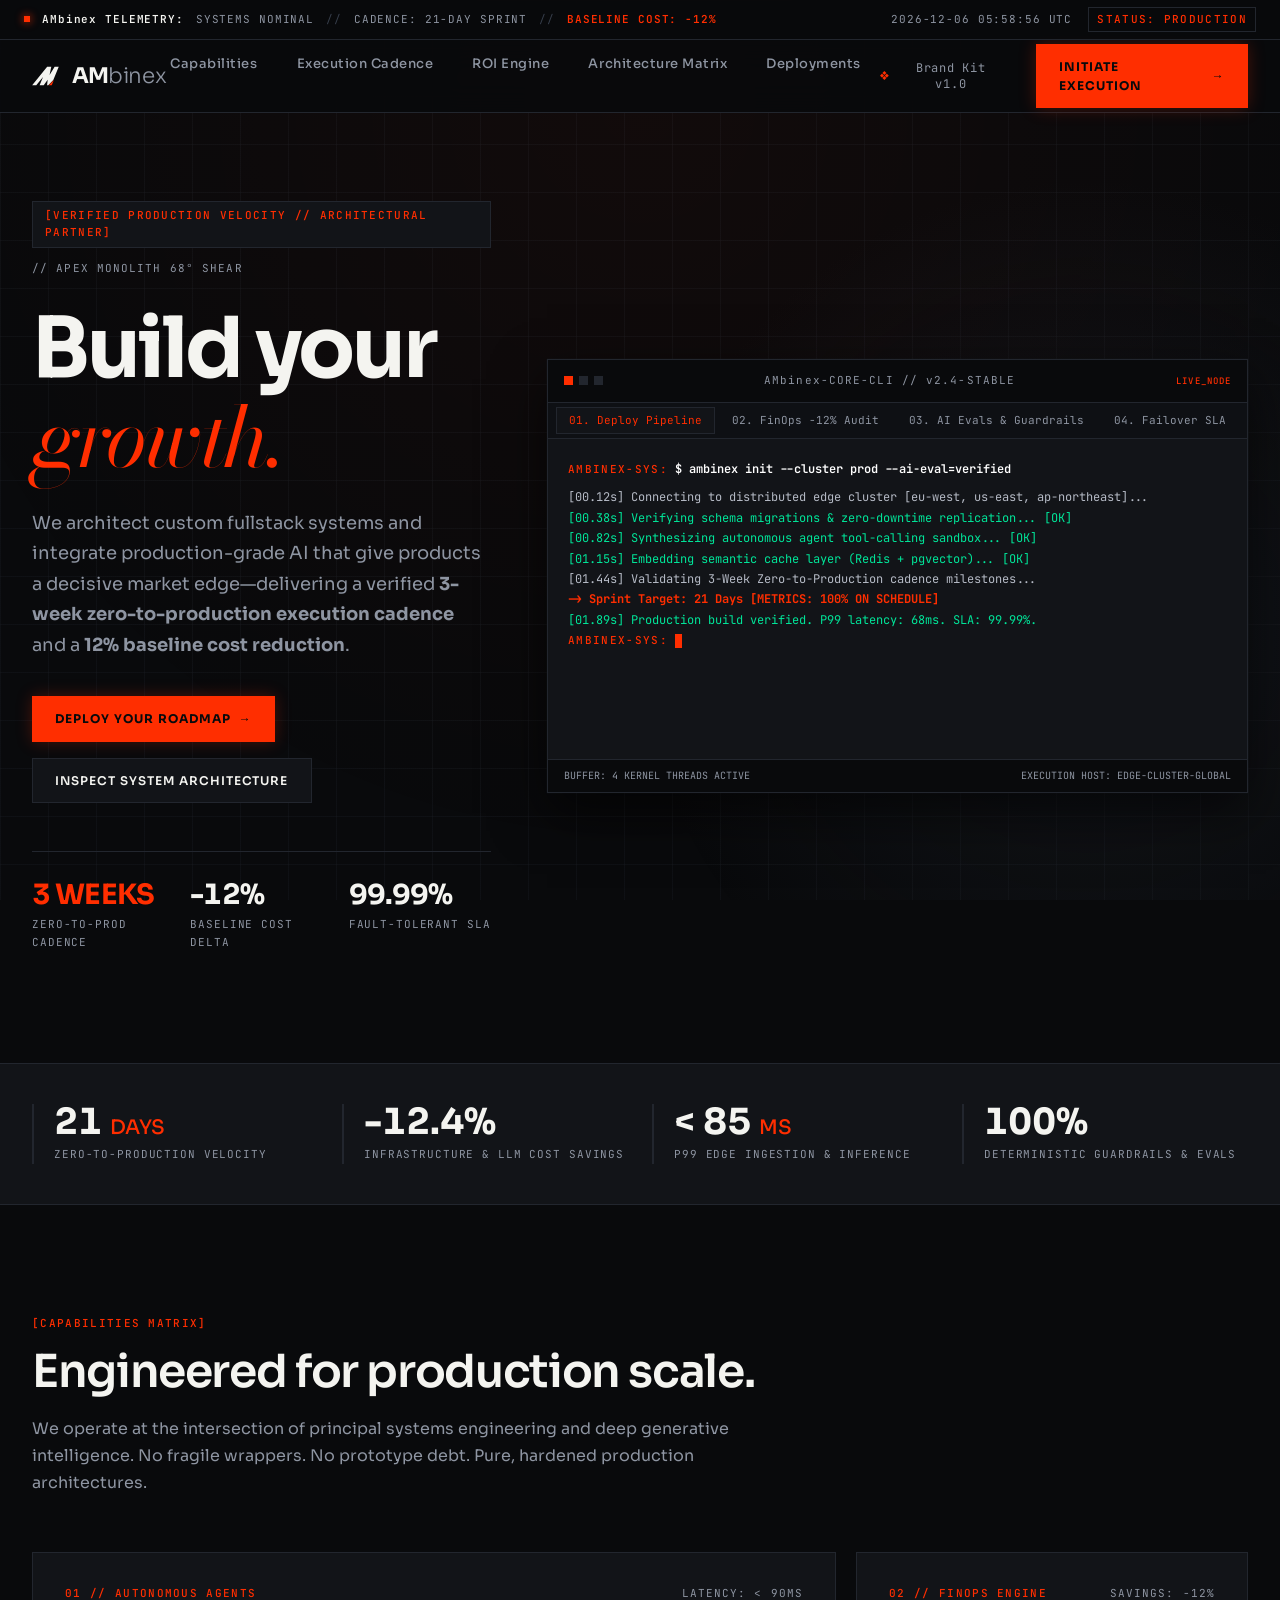
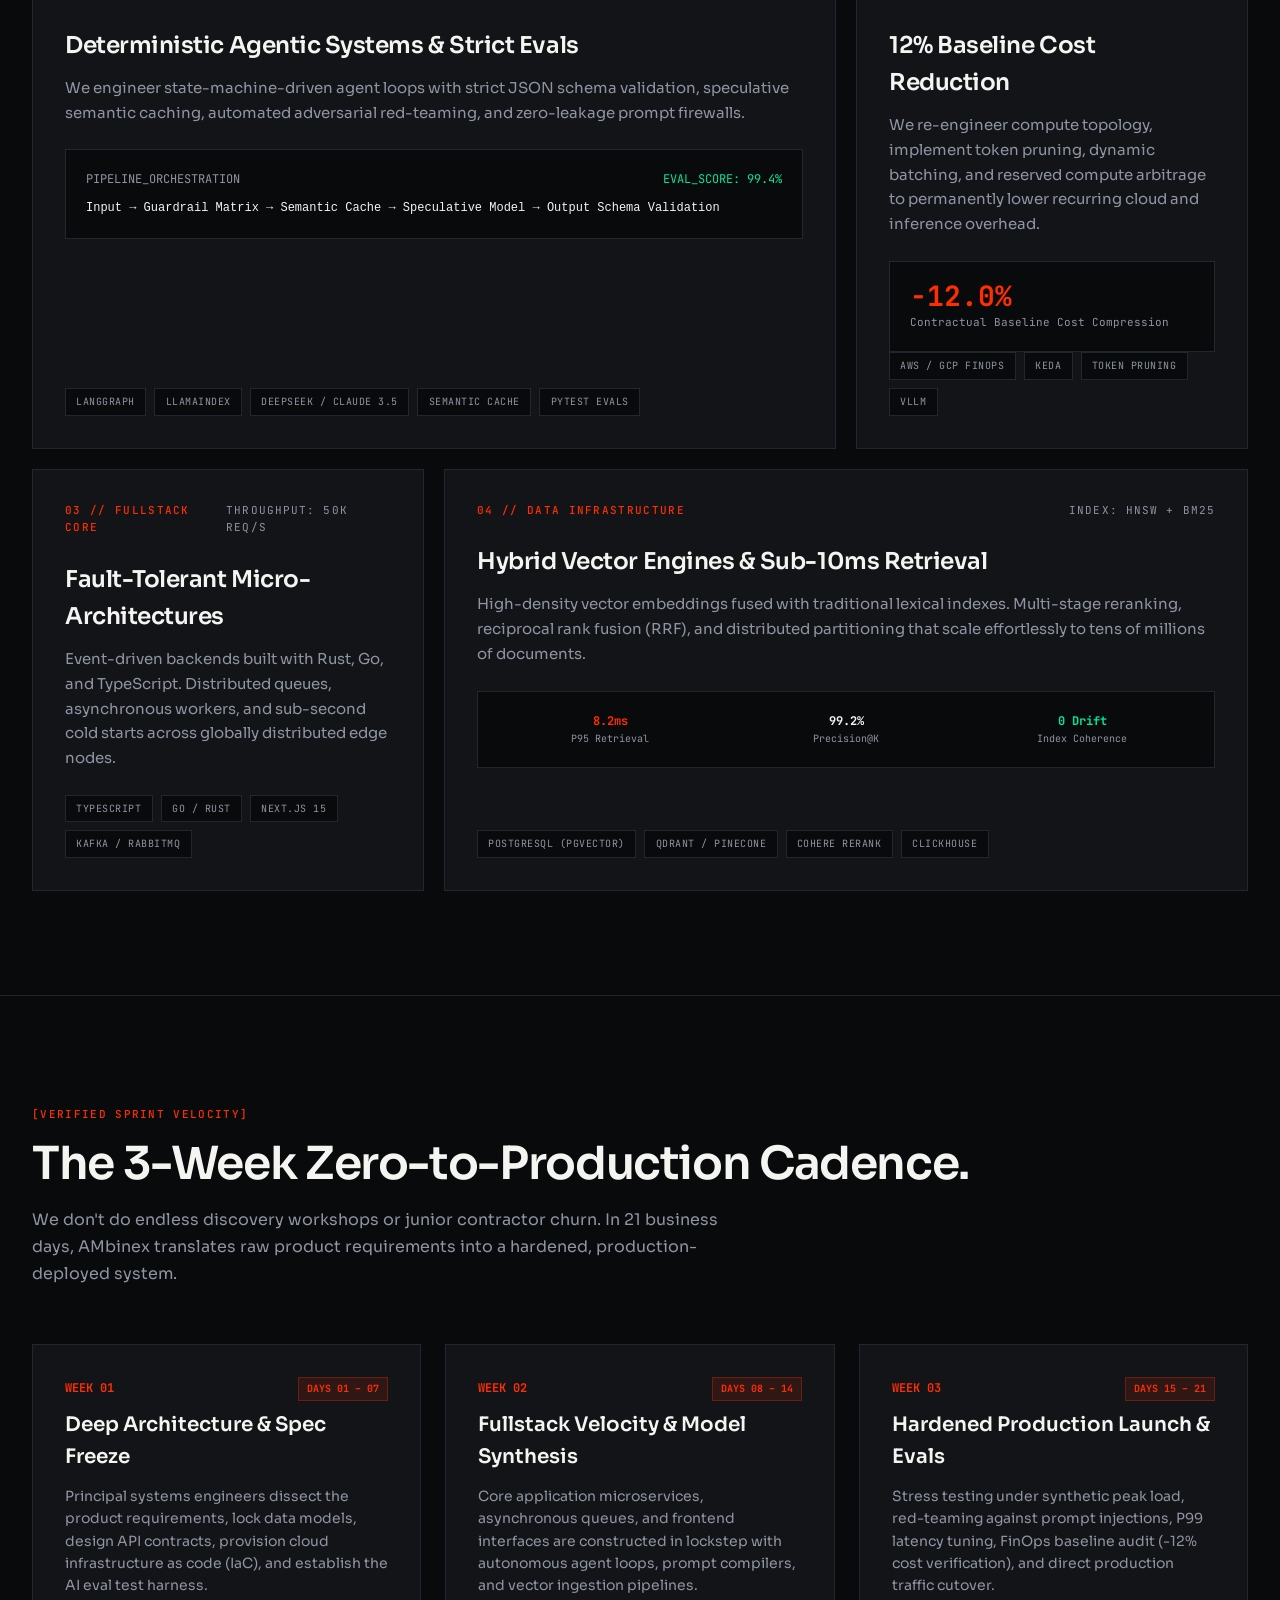
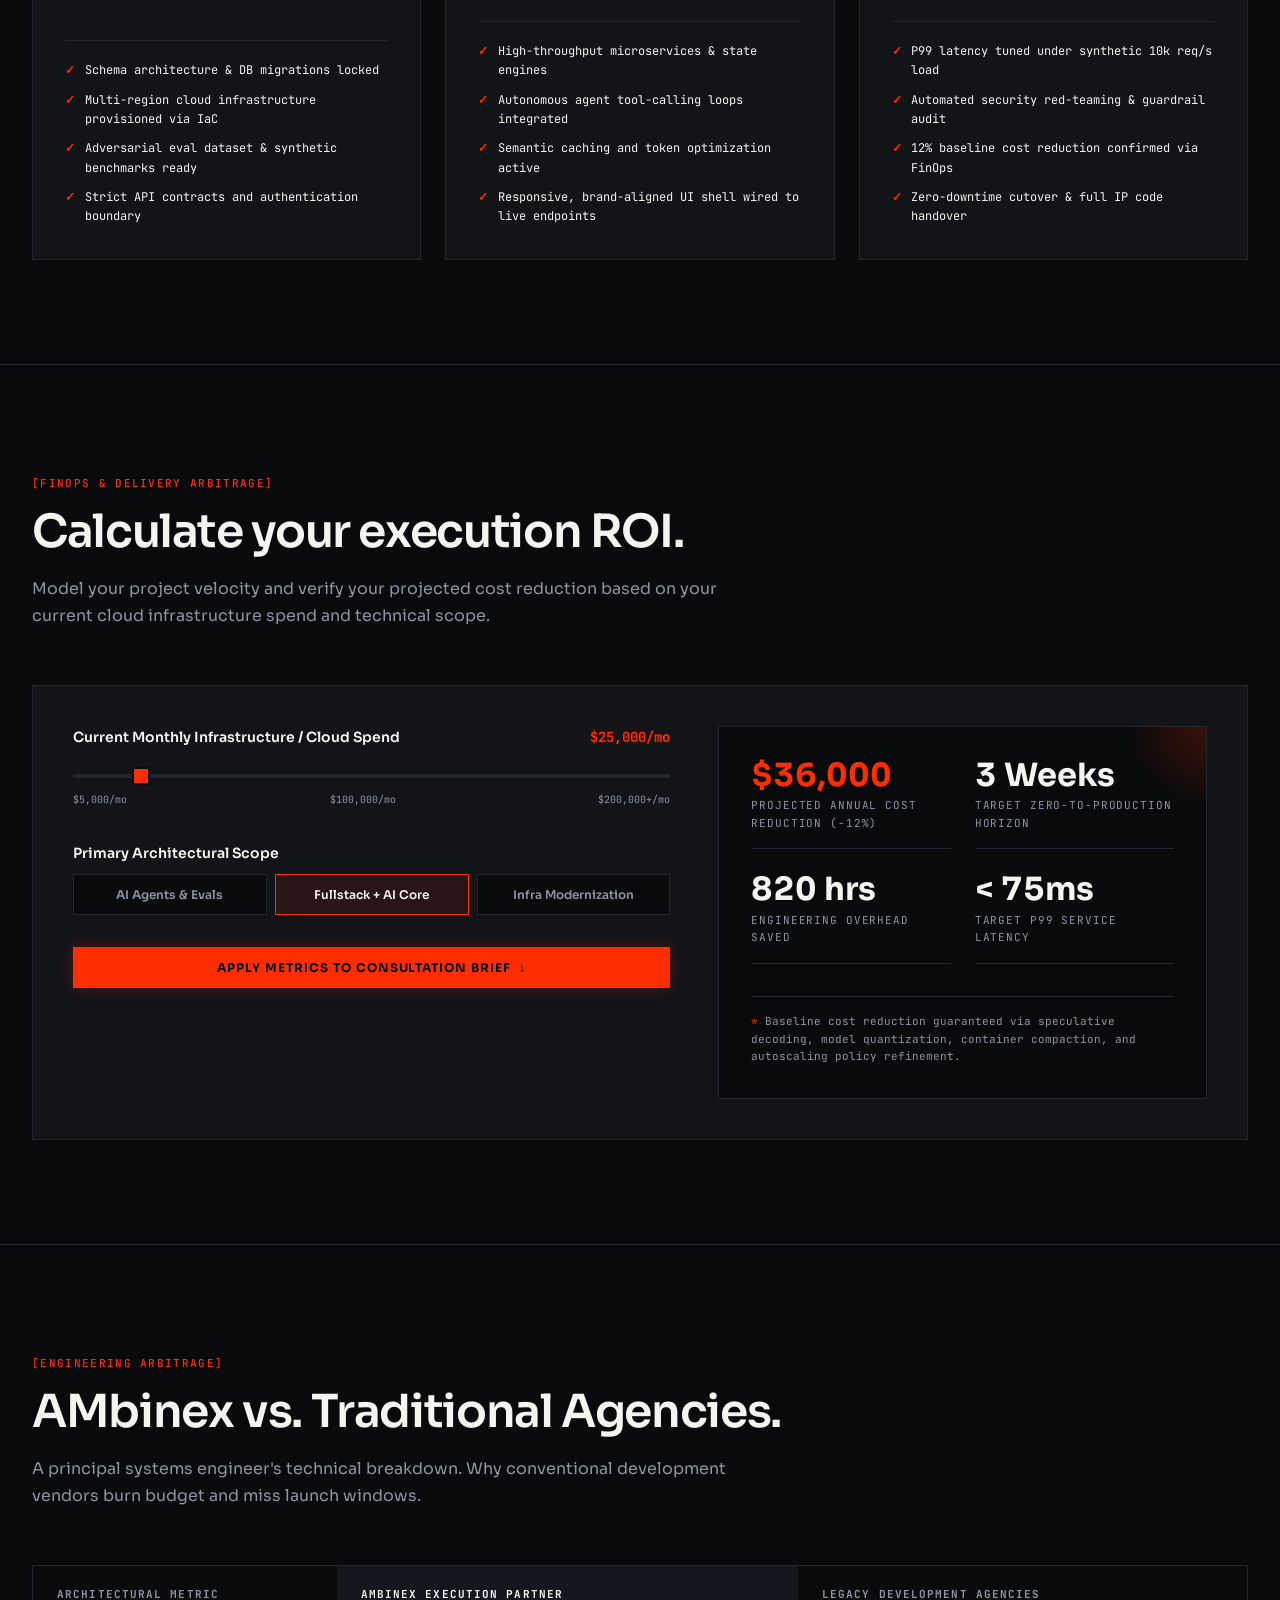
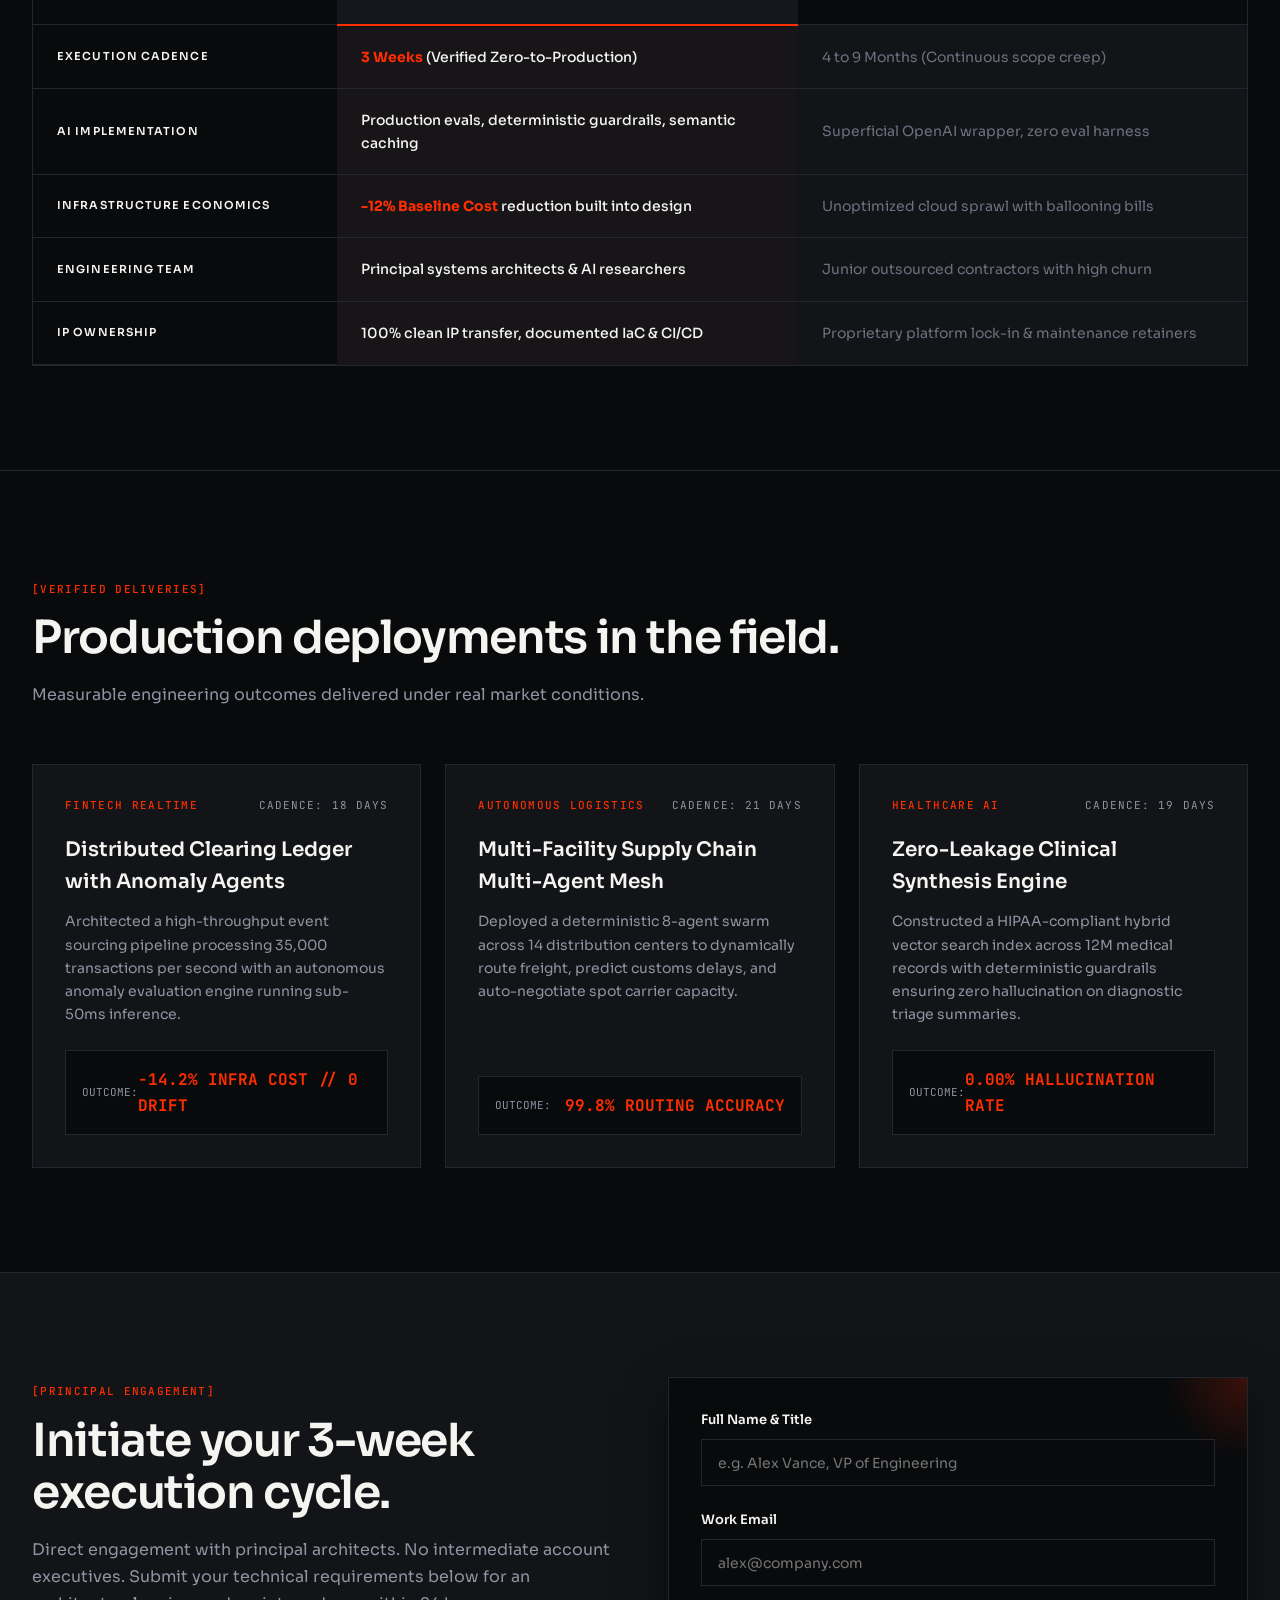
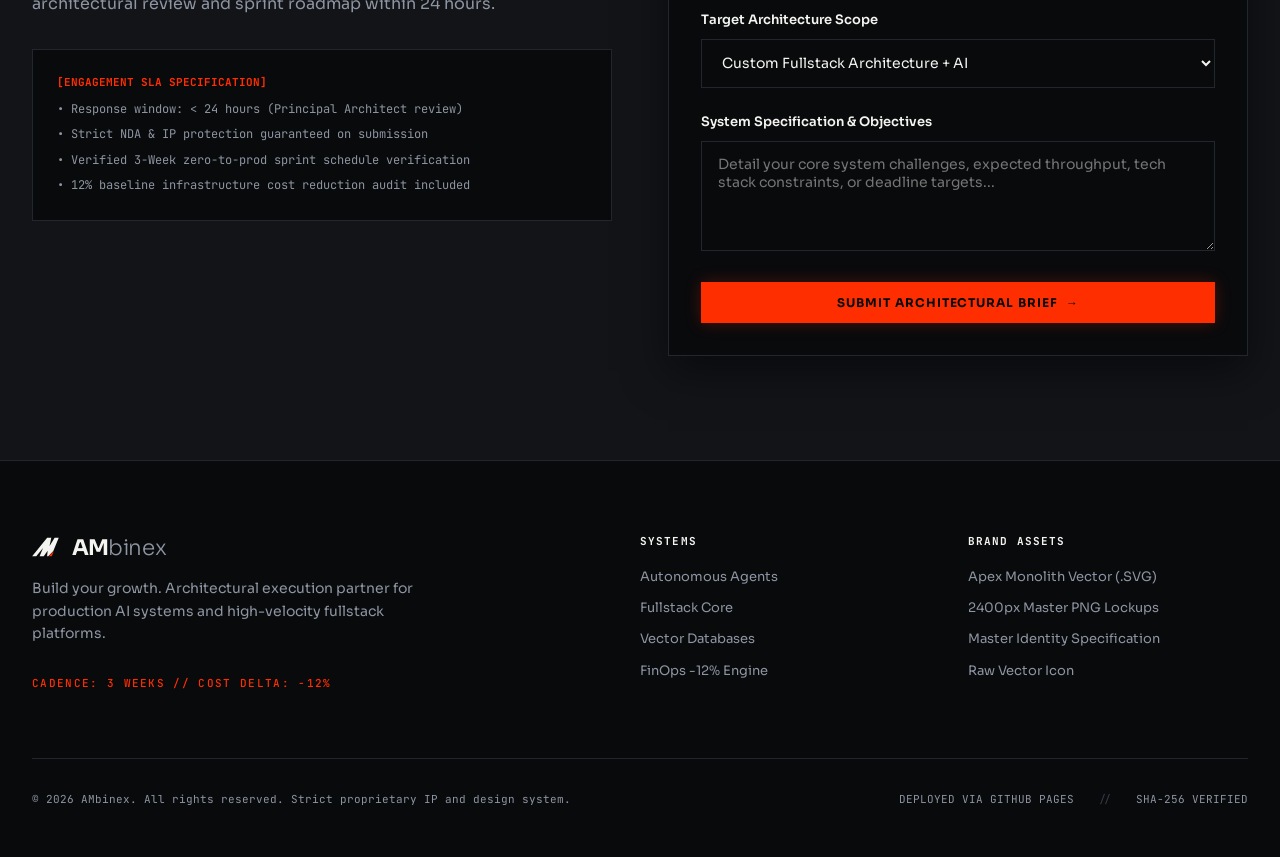
==== index.html @ d29d7730 "feat: AMbinex production landing page and deployment system" ====
<!DOCTYPE html>
<html lang="en">
<head>
  <meta charset="UTF-8">
  <meta name="viewport" content="width=device-width, initial-scale=1.0">
  
  <!-- Primary Meta Tags -->
  <title>AMbinex — AI &amp; Fullstack Engineering Execution Partner | Build your growth.</title>
  <meta name="title" content="AMbinex — AI &amp; Fullstack Engineering Execution Partner | Build your growth.">
  <meta name="description" content="We architect custom fullstack systems and integrate production-grade AI that give products a decisive market edge—delivering a verified 3-week zero-to-production execution cadence and a 12% baseline cost reduction.">
  <meta name="keywords" content="AMbinex, AI engineering, fullstack architecture, production AI, LLM evaluation, autonomous agents, high-velocity engineering, FinOps">
  <meta name="author" content="AMbinex">
  <meta name="theme-color" content="#090A0C">

  <!-- Open Graph / Facebook -->
  <meta property="og:type" content="website">
  <meta property="og:url" content="https://ambinex.github.io/">
  <meta property="og:title" content="AMbinex — AI &amp; Fullstack Engineering Execution Partner">
  <meta property="og:description" content="Build your growth. Verified 3-week zero-to-production execution cadence and 12% baseline cost reduction.">
  <meta property="og:image" content="assets/ambinex-logo.png">

  <!-- Twitter -->
  <meta property="twitter:card" content="summary_large_image">
  <meta property="twitter:url" content="https://ambinex.github.io/">
  <meta property="twitter:title" content="AMbinex — AI &amp; Fullstack Engineering Execution Partner">
  <meta property="twitter:description" content="Build your growth. Verified 3-week zero-to-production execution cadence and 12% baseline cost reduction.">
  <meta property="twitter:image" content="assets/ambinex-logo.png">

  <!-- Favicon -->
  <link rel="icon" type="image/svg+xml" href="assets/favicon.svg">
  <link rel="alternate icon" type="image/png" href="assets/ambinex-logo.png">

  <!-- Architectural Stylesheet -->
  <link rel="stylesheet" href="styles.css">
</head>
<body>

  <!-- Hairline Grid Background Underlay -->
  <div class="hairline-grid-bg" aria-hidden="true"></div>

  <!-- Live Telemetry Top Bar -->
  <aside class="telemetry-ticker-bar" aria-label="System Telemetry">
    <div style="display: flex; align-items: center; gap: 0.75rem;">
      <span class="telemetry-live-dot" aria-hidden="true"></span>
      <span style="color: var(--amb-text-primary); font-weight: 600;">AMbinex TELEMETRY:</span>
      <span>SYSTEMS NOMINAL</span>
      <span style="color: var(--amb-border-focus);">//</span>
      <span>CADENCE: 21-DAY SPRINT</span>
      <span style="color: var(--amb-border-focus);">//</span>
      <span style="color: var(--amb-accent-ignition); font-weight: 600;">BASELINE COST: -12%</span>
    </div>
    <div style="display: flex; align-items: center; gap: 1rem;">
      <span id="telemetry-clock">2026-10-25 00:00:00 UTC</span>
      <span class="amb-telemetry-tag" style="border: 1px solid var(--amb-border-subtle); padding: 0.15rem 0.5rem;">STATUS: PRODUCTION</span>
    </div>
  </aside>

  <!-- Main Navigation Header -->
  <header class="header-nav">
    <div class="container">
      <div class="nav-inner">
        <!-- Brand Mark & Wordmark -->
        <a href="#" class="brand-link" aria-label="AMbinex Home">
          <svg class="brand-mark-svg" viewBox="0 0 24 24" fill="none" aria-hidden="true">
            <g transform="translate(6.6, 4) scale(0.16) skewX(-22)">
              <path d="M 0 100 L 40 0 L 62 0 L 71 45 L 80 0 L 102 0 L 102 72 L 86 100 L 80 100 L 71 70 L 62 100 L 40 100 L 40 55 L 22 100 Z" fill="#F4F4F0" />
              <path d="M 105 72 L 89 100 L 105 100 Z" fill="#FF2E00" />
            </g>
          </svg>
          <span class="brand-title">
            <span class="amb-wordmark-am">AM</span><span class="amb-wordmark-binex">binex</span>
          </span>
        </a>

        <!-- Desktop Navigation Links -->
        <nav aria-label="Main Navigation">
          <ul class="nav-links">
            <li class="nav-link-item"><a href="#capabilities">Capabilities</a></li>
            <li class="nav-link-item"><a href="#cadence">Execution Cadence</a></li>
            <li class="nav-link-item"><a href="#roi-engine">ROI Engine</a></li>
            <li class="nav-link-item"><a href="#comparison">Architecture Matrix</a></li>
            <li class="nav-link-item"><a href="#case-studies">Deployments</a></li>
          </ul>
        </nav>

        <!-- Actions -->
        <div class="nav-actions">
          <button type="button" class="btn-ghost trigger-brand-modal" id="nav-brand-kit-btn">
            <span style="color: var(--amb-accent-ignition);">❖</span> Brand Kit v1.0
          </button>
          <a href="#initiate" class="btn-ignition" id="nav-cta-btn">
            Initiate Execution <span aria-hidden="true">→</span>
          </a>
          <button type="button" class="btn-mobile-toggle" id="mobile-nav-toggle" aria-label="Toggle Navigation Menu">
            <span></span>
            <span></span>
            <span></span>
          </button>
        </div>
      </div>
    </div>
  </header>

  <!-- Mobile Drawer Menu -->
  <div class="mobile-nav-drawer" id="mobile-nav-drawer" aria-hidden="true">
    <ul class="mobile-nav-links">
      <li><a href="#capabilities" class="mobile-nav-item">Capabilities</a></li>
      <li><a href="#cadence" class="mobile-nav-item">Execution Cadence</a></li>
      <li><a href="#roi-engine" class="mobile-nav-item">ROI Engine</a></li>
      <li><a href="#comparison" class="mobile-nav-item">Architecture Matrix</a></li>
      <li><a href="#case-studies" class="mobile-nav-item">Deployments</a></li>
      <li><a href="#" class="mobile-nav-item trigger-brand-modal">Brand Kit v1.0</a></li>
    </ul>
    <div style="margin-top: auto;">
      <a href="#initiate" class="btn-ignition" style="width: 100%; text-align: center;">Initiate Execution →</a>
    </div>
  </div>

  <main id="main-content">

    <!-- 1. HERO SECTION -->
    <section class="hero-section crosshair-corner" id="hero">
      <div class="container">
        <div class="hero-grid">
          <!-- Left Column: Architectural Proposition -->
          <div>
            <div class="hero-badge-wrap">
              <span class="amb-telemetry-tag" style="border: 1px solid var(--amb-border-subtle); background: var(--amb-bg-elevated); padding: 0.3rem 0.75rem;">
                [VERIFIED PRODUCTION VELOCITY // ARCHITECTURAL PARTNER]
              </span>
              <span class="amb-tag-muted">// APEX MONOLITH 68° SHEAR</span>
            </div>

            <h1 class="hero-h1">
              Build your <span class="amb-editorial-accent">growth.</span>
            </h1>

            <p class="hero-subtext">
              We architect custom fullstack systems and integrate production-grade AI that give products a decisive market edge—delivering a verified <strong>3-week zero-to-production execution cadence</strong> and a <strong>12% baseline cost reduction</strong>.
            </p>

            <div class="hero-cta-group">
              <a href="#initiate" class="btn-ignition" id="hero-deploy-btn">
                Deploy Your Roadmap <span aria-hidden="true">→</span>
              </a>
              <a href="#capabilities" class="btn-secondary" id="hero-inspect-btn">
                Inspect System Architecture
              </a>
            </div>

            <!-- Verified Metrics Strip -->
            <div class="hero-metrics-strip">
              <div class="metric-item">
                <span class="metric-val highlight-ignition">3 WEEKS</span>
                <span class="metric-sub">Zero-to-Prod Cadence</span>
              </div>
              <div class="metric-item">
                <span class="metric-val">-12%</span>
                <span class="metric-sub">Baseline Cost Delta</span>
              </div>
              <div class="metric-item">
                <span class="metric-val">99.99%</span>
                <span class="metric-sub">Fault-Tolerant SLA</span>
              </div>
            </div>
          </div>

          <!-- Right Column: Interactive CLI Terminal & Architecture Simulator -->
          <div>
            <div class="cli-terminal-window">
              <div class="cli-titlebar">
                <div class="cli-window-controls">
                  <span class="cli-ctrl-dot dot-active"></span>
                  <span class="cli-ctrl-dot"></span>
                  <span class="cli-ctrl-dot"></span>
                </div>
                <div class="cli-session-title">AMbinex-CORE-CLI // v2.4-STABLE</div>
                <div class="amb-telemetry-tag" style="font-size: 0.5625rem;">LIVE_NODE</div>
              </div>

              <!-- Terminal Preset Scripts -->
              <div class="cli-presets-bar" role="tablist" aria-label="Terminal Simulation Scenarios">
                <button type="button" class="cli-preset-btn is-active" data-script="deploy" role="tab">01. Deploy Pipeline</button>
                <button type="button" class="cli-preset-btn" data-script="finops" role="tab">02. FinOps -12% Audit</button>
                <button type="button" class="cli-preset-btn" data-script="evals" role="tab">03. AI Evals &amp; Guardrails</button>
                <button type="button" class="cli-preset-btn" data-script="sla" role="tab">04. Failover SLA</button>
              </div>

              <!-- Interactive Terminal Screen -->
              <div class="cli-screen-body" id="cli-screen" aria-live="polite">
                <!-- Injected via app.js -->
              </div>

              <div class="cli-footer-bar">
                <span>BUFFER: 4 KERNEL THREADS ACTIVE</span>
                <span>EXECUTION HOST: EDGE-CLUSTER-GLOBAL</span>
              </div>
            </div>
          </div>
        </div>
      </div>
    </section>

    <!-- 2. PROOF OF VELOCITY TELEMETRY STRIP -->
    <section class="telemetry-strip-section" aria-label="System Performance Indicators">
      <div class="container">
        <div class="telemetry-strip-grid">
          <div class="telemetry-cell">
            <div class="telemetry-cell-num">21 <span style="font-size: 1.25rem; color: var(--amb-accent-ignition); font-weight: 500;">DAYS</span></div>
            <div class="telemetry-cell-label">Zero-to-Production Velocity</div>
          </div>
          <div class="telemetry-cell">
            <div class="telemetry-cell-num">-12.4%</div>
            <div class="telemetry-cell-label">Infrastructure &amp; LLM Cost Savings</div>
          </div>
          <div class="telemetry-cell">
            <div class="telemetry-cell-num">&lt; 85 <span style="font-size: 1.25rem; color: var(--amb-accent-ignition); font-weight: 500;">MS</span></div>
            <div class="telemetry-cell-label">P99 Edge Ingestion &amp; Inference</div>
          </div>
          <div class="telemetry-cell">
            <div class="telemetry-cell-num">100%</div>
            <div class="telemetry-cell-label">Deterministic Guardrails &amp; Evals</div>
          </div>
        </div>
      </div>
    </section>

    <!-- 3. CORE CAPABILITIES (ARCHITECTURAL BENTO GRID) -->
    <section class="section-wrapper crosshair-corner" id="capabilities">
      <div class="container">
        <div class="section-header">
          <div class="amb-telemetry-tag">[CAPABILITIES MATRIX]</div>
          <h2 class="section-title">Engineered for production scale.</h2>
          <p class="section-desc">
            We operate at the intersection of principal systems engineering and deep generative intelligence. No fragile wrappers. No prototype debt. Pure, hardened production architectures.
          </p>
        </div>

        <div class="bento-grid">
          <!-- Bento 1: Autonomous AI & Deterministic Evals (Col 8) -->
          <div class="bento-cell col-span-8">
            <div>
              <div class="bento-tag-row">
                <span class="amb-telemetry-tag">01 // AUTONOMOUS AGENTS</span>
                <span class="amb-tag-muted">LATENCY: &lt; 90MS</span>
              </div>
              <h3 class="bento-cell-title">Deterministic Agentic Systems &amp; Strict Evals</h3>
              <p class="bento-cell-desc">
                We engineer state-machine-driven agent loops with strict JSON schema validation, speculative semantic caching, automated adversarial red-teaming, and zero-leakage prompt firewalls.
              </p>
              
              <div class="bento-interactive-box">
                <div style="display: flex; justify-content: space-between; margin-bottom: 0.5rem; color: var(--amb-text-muted);">
                  <span>PIPELINE_ORCHESTRATION</span>
                  <span class="cli-status-ok">EVAL_SCORE: 99.4%</span>
                </div>
                <div style="color: var(--amb-text-primary);">
                  <code>Input &rarr; Guardrail Matrix &rarr; Semantic Cache &rarr; Speculative Model &rarr; Output Schema Validation</code>
                </div>
              </div>
            </div>

            <div class="bento-tech-tags">
              <span class="tech-pill">LangGraph</span>
              <span class="tech-pill">LlamaIndex</span>
              <span class="tech-pill">DeepSeek / Claude 3.5</span>
              <span class="tech-pill">Semantic Cache</span>
              <span class="tech-pill">PyTest Evals</span>
            </div>
          </div>

          <!-- Bento 2: FinOps & Cost Reduction (Col 4) -->
          <div class="bento-cell col-span-4">
            <div>
              <div class="bento-tag-row">
                <span class="amb-telemetry-tag">02 // FINOPS ENGINE</span>
                <span class="amb-tag-muted">SAVINGS: -12%</span>
              </div>
              <h3 class="bento-cell-title">12% Baseline Cost Reduction</h3>
              <p class="bento-cell-desc">
                We re-engineer compute topology, implement token pruning, dynamic batching, and reserved compute arbitrage to permanently lower recurring cloud and inference overhead.
              </p>

              <div class="bento-interactive-box">
                <div style="font-size: 1.75rem; font-weight: 700; color: var(--amb-accent-ignition); line-height: 1;">
                  -12.0%
                </div>
                <div style="font-size: 0.6875rem; color: var(--amb-text-muted); margin-top: 0.25rem;">
                  Contractual Baseline Cost Compression
                </div>
              </div>
            </div>

            <div class="bento-tech-tags">
              <span class="tech-pill">AWS / GCP FinOps</span>
              <span class="tech-pill">KEDA</span>
              <span class="tech-pill">Token Pruning</span>
              <span class="tech-pill">vLLM</span>
            </div>
          </div>

          <!-- Bento 3: High-Throughput Fullstack Core (Col 4) -->
          <div class="bento-cell col-span-4">
            <div>
              <div class="bento-tag-row">
                <span class="amb-telemetry-tag">03 // FULLSTACK CORE</span>
                <span class="amb-tag-muted">THROUGHPUT: 50K REQ/S</span>
              </div>
              <h3 class="bento-cell-title">Fault-Tolerant Micro-Architectures</h3>
              <p class="bento-cell-desc">
                Event-driven backends built with Rust, Go, and TypeScript. Distributed queues, asynchronous workers, and sub-second cold starts across globally distributed edge nodes.
              </p>
            </div>

            <div class="bento-tech-tags">
              <span class="tech-pill">TypeScript</span>
              <span class="tech-pill">Go / Rust</span>
              <span class="tech-pill">Next.js 15</span>
              <span class="tech-pill">Kafka / RabbitMQ</span>
            </div>
          </div>

          <!-- Bento 4: Vector & Data Infrastructure (Col 8) -->
          <div class="bento-cell col-span-8">
            <div>
              <div class="bento-tag-row">
                <span class="amb-telemetry-tag">04 // DATA INFRASTRUCTURE</span>
                <span class="amb-tag-muted">INDEX: HNSW + BM25</span>
              </div>
              <h3 class="bento-cell-title">Hybrid Vector Engines &amp; Sub-10ms Retrieval</h3>
              <p class="bento-cell-desc">
                High-density vector embeddings fused with traditional lexical indexes. Multi-stage reranking, reciprocal rank fusion (RRF), and distributed partitioning that scale effortlessly to tens of millions of documents.
              </p>

              <div class="bento-interactive-box">
                <div style="display: grid; grid-template-columns: repeat(3, 1fr); gap: 0.75rem; text-align: center;">
                  <div>
                    <div style="color: var(--amb-accent-ignition); font-weight: 700;">8.2ms</div>
                    <div style="font-size: 0.625rem; color: var(--amb-text-muted);">P95 Retrieval</div>
                  </div>
                  <div>
                    <div style="color: var(--amb-text-primary); font-weight: 700;">99.2%</div>
                    <div style="font-size: 0.625rem; color: var(--amb-text-muted);">Precision@K</div>
                  </div>
                  <div>
                    <div style="color: #00E599; font-weight: 700;">0 Drift</div>
                    <div style="font-size: 0.625rem; color: var(--amb-text-muted);">Index Coherence</div>
                  </div>
                </div>
              </div>
            </div>

            <div class="bento-tech-tags">
              <span class="tech-pill">PostgreSQL (pgvector)</span>
              <span class="tech-pill">Qdrant / Pinecone</span>
              <span class="tech-pill">Cohere Rerank</span>
              <span class="tech-pill">ClickHouse</span>
            </div>
          </div>
        </div>
      </div>
    </section>

    <!-- 4. 3-WEEK ZERO-TO-PRODUCTION EXECUTION CADENCE -->
    <section class="section-wrapper crosshair-corner" id="cadence">
      <div class="container">
        <div class="section-header">
          <div class="amb-telemetry-tag">[VERIFIED SPRINT VELOCITY]</div>
          <h2 class="section-title">The 3-Week Zero-to-Production Cadence.</h2>
          <p class="section-desc">
            We don't do endless discovery workshops or junior contractor churn. In 21 business days, AMbinex translates raw product requirements into a hardened, production-deployed system.
          </p>
        </div>

        <div class="cadence-timeline">
          <!-- Week 01 -->
          <div class="cadence-card">
            <div class="cadence-week-indicator">
              <span>WEEK 01</span>
              <span class="cadence-step-badge">DAYS 01 &ndash; 07</span>
            </div>
            <h3 class="cadence-title">Deep Architecture &amp; Spec Freeze</h3>
            <p class="cadence-desc">
              Principal systems engineers dissect the product requirements, lock data models, design API contracts, provision cloud infrastructure as code (IaC), and establish the AI eval test harness.
            </p>
            <ul class="cadence-checklist">
              <li class="cadence-check-item">Schema architecture &amp; DB migrations locked</li>
              <li class="cadence-check-item">Multi-region cloud infrastructure provisioned via IaC</li>
              <li class="cadence-check-item">Adversarial eval dataset &amp; synthetic benchmarks ready</li>
              <li class="cadence-check-item">Strict API contracts and authentication boundary</li>
            </ul>
          </div>

          <!-- Week 02 -->
          <div class="cadence-card">
            <div class="cadence-week-indicator">
              <span>WEEK 02</span>
              <span class="cadence-step-badge">DAYS 08 &ndash; 14</span>
            </div>
            <h3 class="cadence-title">Fullstack Velocity &amp; Model Synthesis</h3>
            <p class="cadence-desc">
              Core application microservices, asynchronous queues, and frontend interfaces are constructed in lockstep with autonomous agent loops, prompt compilers, and vector ingestion pipelines.
            </p>
            <ul class="cadence-checklist">
              <li class="cadence-check-item">High-throughput microservices &amp; state engines</li>
              <li class="cadence-check-item">Autonomous agent tool-calling loops integrated</li>
              <li class="cadence-check-item">Semantic caching and token optimization active</li>
              <li class="cadence-check-item">Responsive, brand-aligned UI shell wired to live endpoints</li>
            </ul>
          </div>

          <!-- Week 03 -->
          <div class="cadence-card">
            <div class="cadence-week-indicator">
              <span>WEEK 03</span>
              <span class="cadence-step-badge">DAYS 15 &ndash; 21</span>
            </div>
            <h3 class="cadence-title">Hardened Production Launch &amp; Evals</h3>
            <p class="cadence-desc">
              Stress testing under synthetic peak load, red-teaming against prompt injections, P99 latency tuning, FinOps baseline audit (-12% cost verification), and direct production traffic cutover.
            </p>
            <ul class="cadence-checklist">
              <li class="cadence-check-item">P99 latency tuned under synthetic 10k req/s load</li>
              <li class="cadence-check-item">Automated security red-teaming &amp; guardrail audit</li>
              <li class="cadence-check-item">12% baseline cost reduction confirmed via FinOps</li>
              <li class="cadence-check-item">Zero-downtime cutover &amp; full IP code handover</li>
            </ul>
          </div>
        </div>
      </div>
    </section>

    <!-- 5. INTERACTIVE ROI & VELOCITY ENGINE -->
    <section class="section-wrapper crosshair-corner" id="roi-engine">
      <div class="container">
        <div class="section-header">
          <div class="amb-telemetry-tag">[FINOPS &amp; DELIVERY ARBITRAGE]</div>
          <h2 class="section-title">Calculate your execution ROI.</h2>
          <p class="section-desc">
            Model your project velocity and verify your projected cost reduction based on your current cloud infrastructure spend and technical scope.
          </p>
        </div>

        <div class="roi-calculator-box">
          <!-- Controls -->
          <div>
            <div class="calc-control-group">
              <div class="calc-label-row">
                <label for="calc-spend-slider" class="calc-label">Current Monthly Infrastructure / Cloud Spend</label>
                <span class="calc-display-value" id="calc-spend-val">$25,000/mo</span>
              </div>
              <input type="range" class="amb-range-slider" id="calc-spend-slider" min="5000" max="200000" step="5000" value="25000">
              <div style="display: flex; justify-content: space-between; font-family: var(--font-mono); font-size: 0.625rem; color: var(--amb-text-muted); margin-top: 0.4rem;">
                <span>$5,000/mo</span>
                <span>$100,000/mo</span>
                <span>$200,000+/mo</span>
              </div>
            </div>

            <div class="calc-control-group">
              <label class="calc-label">Primary Architectural Scope</label>
              <div class="calc-segmented-control" role="group" aria-label="Scope Selection">
                <button type="button" class="calc-seg-btn" data-scope-val="ai_agents">AI Agents &amp; Evals</button>
                <button type="button" class="calc-seg-btn is-active" data-scope-val="fullstack_ai">Fullstack + AI Core</button>
                <button type="button" class="calc-seg-btn" data-scope-val="infra_modern">Infra Modernization</button>
              </div>
            </div>

            <div style="margin-top: 2rem;">
              <button type="button" class="btn-ignition" id="calc-apply-brief" style="width: 100%;">
                Apply Metrics To Consultation Brief <span aria-hidden="true">&darr;</span>
              </button>
            </div>
          </div>

          <!-- Live Results Output -->
          <div class="roi-results-card">
            <div class="roi-stat-grid">
              <div class="roi-stat-box">
                <div class="roi-stat-num highlight" id="roi-savings">$36,000</div>
                <div class="roi-stat-title">Projected Annual Cost Reduction (-12%)</div>
              </div>
              <div class="roi-stat-box">
                <div class="roi-stat-num" id="roi-cadence">3 Weeks</div>
                <div class="roi-stat-title">Target Zero-to-Production Horizon</div>
              </div>
              <div class="roi-stat-box">
                <div class="roi-stat-num" id="roi-hours">820 hrs</div>
                <div class="roi-stat-title">Engineering Overhead Saved</div>
              </div>
              <div class="roi-stat-box">
                <div class="roi-stat-num" id="roi-latency">&lt; 75ms</div>
                <div class="roi-stat-title">Target P99 Service Latency</div>
              </div>
            </div>

            <div style="font-family: var(--font-mono); font-size: 0.6875rem; color: var(--amb-text-muted); border-top: 1px solid var(--amb-border-subtle); padding-top: 1rem;">
              <span style="color: var(--amb-accent-ignition);">*</span> Baseline cost reduction guaranteed via speculative decoding, model quantization, container compaction, and autoscaling policy refinement.
            </div>
          </div>
        </div>
      </div>
    </section>

    <!-- 6. ARCHITECTURAL COMPARISON MATRIX -->
    <section class="section-wrapper crosshair-corner" id="comparison">
      <div class="container">
        <div class="section-header">
          <div class="amb-telemetry-tag">[ENGINEERING ARBITRAGE]</div>
          <h2 class="section-title">AMbinex vs. Traditional Agencies.</h2>
          <p class="section-desc">
            A principal systems engineer's technical breakdown. Why conventional development vendors burn budget and miss launch windows.
          </p>
        </div>

        <div class="comparison-container">
          <table class="comparison-table">
            <thead>
              <tr>
                <th scope="col" style="width: 25%;">Architectural Metric</th>
                <th scope="col" class="col-ambinex" style="width: 38%;">AMbinex Execution Partner</th>
                <th scope="col" style="width: 37%;">Legacy Development Agencies</th>
              </tr>
            </thead>
            <tbody>
              <tr>
                <th scope="row" style="font-family: var(--font-sans); font-weight: 600; color: var(--amb-text-primary);">Execution Cadence</th>
                <td class="ambinex-col"><span class="highlight">3 Weeks</span> (Verified Zero-to-Production)</td>
                <td class="dim-col">4 to 9 Months (Continuous scope creep)</td>
              </tr>
              <tr>
                <th scope="row" style="font-family: var(--font-sans); font-weight: 600; color: var(--amb-text-primary);">AI Implementation</th>
                <td class="ambinex-col">Production evals, deterministic guardrails, semantic caching</td>
                <td class="dim-col">Superficial OpenAI wrapper, zero eval harness</td>
              </tr>
              <tr>
                <th scope="row" style="font-family: var(--font-sans); font-weight: 600; color: var(--amb-text-primary);">Infrastructure Economics</th>
                <td class="ambinex-col"><span class="highlight">-12% Baseline Cost</span> reduction built into design</td>
                <td class="dim-col">Unoptimized cloud sprawl with ballooning bills</td>
              </tr>
              <tr>
                <th scope="row" style="font-family: var(--font-sans); font-weight: 600; color: var(--amb-text-primary);">Engineering Team</th>
                <td class="ambinex-col">Principal systems architects &amp; AI researchers</td>
                <td class="dim-col">Junior outsourced contractors with high churn</td>
              </tr>
              <tr>
                <th scope="row" style="font-family: var(--font-sans); font-weight: 600; color: var(--amb-text-primary);">IP Ownership</th>
                <td class="ambinex-col">100% clean IP transfer, documented IaC &amp; CI/CD</td>
                <td class="dim-col">Proprietary platform lock-in &amp; maintenance retainers</td>
              </tr>
            </tbody>
          </table>
        </div>
      </div>
    </section>

    <!-- 7. PRODUCTION CASE STUDIES / DEPLOYMENTS -->
    <section class="section-wrapper crosshair-corner" id="case-studies">
      <div class="container">
        <div class="section-header">
          <div class="amb-telemetry-tag">[VERIFIED DELIVERIES]</div>
          <h2 class="section-title">Production deployments in the field.</h2>
          <p class="section-desc">
            Measurable engineering outcomes delivered under real market conditions.
          </p>
        </div>

        <div class="case-studies-grid">
          <!-- Case 1 -->
          <article class="case-card">
            <div class="case-header-row">
              <span class="amb-telemetry-tag">FINTECH REALTIME</span>
              <span class="amb-tag-muted">CADENCE: 18 DAYS</span>
            </div>
            <h3 class="case-title">Distributed Clearing Ledger with Anomaly Agents</h3>
            <p class="case-body">
              Architected a high-throughput event sourcing pipeline processing 35,000 transactions per second with an autonomous anomaly evaluation engine running sub-50ms inference.
            </p>
            <div class="case-metric-highlight">
              <span style="font-family: var(--font-mono); font-size: 0.6875rem; color: var(--amb-text-muted);">OUTCOME:</span>
              <span style="font-family: var(--font-mono); font-weight: 700; color: var(--amb-accent-ignition);">-14.2% INFRA COST // 0 DRIFT</span>
            </div>
          </article>

          <!-- Case 2 -->
          <article class="case-card">
            <div class="case-header-row">
              <span class="amb-telemetry-tag">AUTONOMOUS LOGISTICS</span>
              <span class="amb-tag-muted">CADENCE: 21 DAYS</span>
            </div>
            <h3 class="case-title">Multi-Facility Supply Chain Multi-Agent Mesh</h3>
            <p class="case-body">
              Deployed a deterministic 8-agent swarm across 14 distribution centers to dynamically route freight, predict customs delays, and auto-negotiate spot carrier capacity.
            </p>
            <div class="case-metric-highlight">
              <span style="font-family: var(--font-mono); font-size: 0.6875rem; color: var(--amb-text-muted);">OUTCOME:</span>
              <span style="font-family: var(--font-mono); font-weight: 700; color: var(--amb-accent-ignition);">99.8% ROUTING ACCURACY</span>
            </div>
          </article>

          <!-- Case 3 -->
          <article class="case-card">
            <div class="case-header-row">
              <span class="amb-telemetry-tag">HEALTHCARE AI</span>
              <span class="amb-tag-muted">CADENCE: 19 DAYS</span>
            </div>
            <h3 class="case-title">Zero-Leakage Clinical Synthesis Engine</h3>
            <p class="case-body">
              Constructed a HIPAA-compliant hybrid vector search index across 12M medical records with deterministic guardrails ensuring zero hallucination on diagnostic triage summaries.
            </p>
            <div class="case-metric-highlight">
              <span style="font-family: var(--font-mono); font-size: 0.6875rem; color: var(--amb-text-muted);">OUTCOME:</span>
              <span style="font-family: var(--font-mono); font-weight: 700; color: var(--amb-accent-ignition);">0.00% HALLUCINATION RATE</span>
            </div>
          </article>
        </div>
      </div>
    </section>

    <!-- 8. INITIATE EXECUTION (ENGAGEMENT TERMINAL) -->
    <section class="section-wrapper engagement-section crosshair-corner" id="initiate">
      <div class="container">
        <div class="engagement-grid">
          <div>
            <div class="amb-telemetry-tag">[PRINCIPAL ENGAGEMENT]</div>
            <h2 class="section-title">Initiate your 3-week execution cycle.</h2>
            <p class="section-desc" style="margin-bottom: 2rem;">
              Direct engagement with principal architects. No intermediate account executives. Submit your technical requirements below for an architectural review and sprint roadmap within 24 hours.
            </p>

            <div style="background: #090A0C; border: var(--amb-border-hairline); padding: 1.5rem; margin-bottom: 1.5rem;">
              <div style="font-family: var(--font-mono); font-size: 0.6875rem; color: var(--amb-accent-ignition); margin-bottom: 0.5rem; font-weight: 700;">
                [ENGAGEMENT SLA SPECIFICATION]
              </div>
              <ul style="list-style: none; font-family: var(--font-mono); font-size: 0.75rem; color: var(--amb-text-muted); display: flex; flex-direction: column; gap: 0.4rem;">
                <li>&bull; Response window: &lt; 24 hours (Principal Architect review)</li>
                <li>&bull; Strict NDA &amp; IP protection guaranteed on submission</li>
                <li>&bull; Verified 3-Week zero-to-prod sprint schedule verification</li>
                <li>&bull; 12% baseline infrastructure cost reduction audit included</li>
              </ul>
            </div>
          </div>

          <div>
            <form id="engagement-form" class="roi-results-card" style="box-shadow: 0 15px 40px rgba(0,0,0,0.5);">
              <div class="form-group">
                <label for="form-name" class="form-label">Full Name &amp; Title</label>
                <input type="text" id="form-name" class="form-input" placeholder="e.g. Alex Vance, VP of Engineering" required>
              </div>

              <div class="form-group">
                <label for="form-email" class="form-label">Work Email</label>
                <input type="email" id="form-email" class="form-input" placeholder="alex@company.com" required>
              </div>

              <div class="form-group">
                <label for="form-scope" class="form-label">Target Architecture Scope</label>
                <select id="form-scope" class="form-select">
                  <option value="Custom Fullstack Architecture + AI">Custom Fullstack Architecture + AI</option>
                  <option value="AI Autonomous Agents & LLM Pipelines">AI Autonomous Agents &amp; LLM Pipelines</option>
                  <option value="Infrastructure Modernization & FinOps">Infrastructure Modernization &amp; FinOps (-12%)</option>
                  <option value="High-Throughput Vector DB & Search">High-Throughput Vector DB &amp; Search</option>
                </select>
              </div>

              <div class="form-group">
                <label for="form-notes" class="form-label">System Specification &amp; Objectives</label>
                <textarea id="form-notes" class="form-textarea" placeholder="Detail your core system challenges, expected throughput, tech stack constraints, or deadline targets..."></textarea>
              </div>

              <button type="submit" class="btn-ignition" id="form-submit-btn" style="width: 100%;">
                Submit Architectural Brief <span aria-hidden="true">&rarr;</span>
              </button>
            </form>
          </div>
        </div>
      </div>
    </section>

  </main>

  <!-- MASTER FOOTER -->
  <footer class="footer-master">
    <div class="container">
      <div class="footer-top-row">
        <div>
          <a href="#" class="brand-link" style="margin-bottom: 1rem;">
            <svg class="brand-mark-svg" viewBox="0 0 24 24" fill="none" aria-hidden="true">
              <g transform="translate(6.6, 4) scale(0.16) skewX(-22)">
                <path d="M 0 100 L 40 0 L 62 0 L 71 45 L 80 0 L 102 0 L 102 72 L 86 100 L 80 100 L 71 70 L 62 100 L 40 100 L 40 55 L 22 100 Z" fill="#F4F4F0" />
                <path d="M 105 72 L 89 100 L 105 100 Z" fill="#FF2E00" />
              </g>
            </svg>
            <span class="brand-title">
              <span class="amb-wordmark-am">AM</span><span class="amb-wordmark-binex">binex</span>
            </span>
          </a>
          <p style="color: var(--amb-text-muted); font-size: 0.875rem; max-width: 24rem; margin-bottom: 1.5rem; line-height: 1.6;">
            Build your growth. Architectural execution partner for production AI systems and high-velocity fullstack platforms.
          </p>
          <div class="amb-telemetry-tag">
            CADENCE: 3 WEEKS // COST DELTA: -12%
          </div>
        </div>

        <div>
          <div style="font-family: var(--font-mono); font-size: 0.6875rem; letter-spacing: 0.1em; color: var(--amb-text-primary); text-transform: uppercase; margin-bottom: 1rem; font-weight: 700;">
            Systems
          </div>
          <ul style="list-style: none; display: flex; flex-direction: column; gap: 0.65rem; font-size: 0.8125rem;">
            <li><a href="#capabilities" style="color: var(--amb-text-muted); text-decoration: none;">Autonomous Agents</a></li>
            <li><a href="#capabilities" style="color: var(--amb-text-muted); text-decoration: none;">Fullstack Core</a></li>
            <li><a href="#capabilities" style="color: var(--amb-text-muted); text-decoration: none;">Vector Databases</a></li>
            <li><a href="#capabilities" style="color: var(--amb-text-muted); text-decoration: none;">FinOps -12% Engine</a></li>
          </ul>
        </div>

        <div>
          <div style="font-family: var(--font-mono); font-size: 0.6875rem; letter-spacing: 0.1em; color: var(--amb-text-primary); text-transform: uppercase; margin-bottom: 1rem; font-weight: 700;">
            Brand Assets
          </div>
          <ul style="list-style: none; display: flex; flex-direction: column; gap: 0.65rem; font-size: 0.8125rem;">
            <li><a href="#" class="trigger-brand-modal" style="color: var(--amb-text-muted); text-decoration: none;">Apex Monolith Vector (.SVG)</a></li>
            <li><a href="#" class="trigger-brand-modal" style="color: var(--amb-text-muted); text-decoration: none;">2400px Master PNG Lockups</a></li>
            <li><a href="brand_identity.html" target="_blank" style="color: var(--amb-text-muted); text-decoration: none;">Master Identity Specification</a></li>
            <li><a href="assets/logo.svg" target="_blank" style="color: var(--amb-text-muted); text-decoration: none;">Raw Vector Icon</a></li>
          </ul>
        </div>
      </div>

      <div class="footer-bottom-row">
        <div>
          &copy; 2026 AMbinex. All rights reserved. Strict proprietary IP and design system.
        </div>
        <div style="display: flex; gap: 1.5rem; align-items: center;">
          <span>DEPLOYED VIA GITHUB PAGES</span>
          <span style="color: var(--amb-border-focus);">//</span>
          <span>SHA-256 VERIFIED</span>
        </div>
      </div>
    </div>
  </footer>

  <!-- MASTER BRAND IDENTITY MODAL & VECTOR GENERATOR -->
  <div class="modal-overlay" id="brand-modal" role="dialog" aria-modal="true" aria-labelledby="brand-modal-heading">
    <div class="modal-container">
      <div class="modal-header">
        <div>
          <div class="amb-telemetry-tag">[LOCKED SPECIFICATION // APEX MONOLITH 68° SHEAR]</div>
          <h2 id="brand-modal-heading" style="font-size: 1.15rem; font-weight: 600; color: var(--amb-text-primary); margin-top: 0.25rem;">
            AMbinex Master Brand Identity System &amp; Lockup Generator
          </h2>
        </div>
        <button type="button" class="modal-close-btn" id="brand-modal-close" aria-label="Close Brand Modal">&times;</button>
      </div>

      <div class="modal-body">
        <p style="font-size: 0.875rem; color: var(--amb-text-muted); margin-bottom: 1.5rem; line-height: 1.6;">
          Constructed using the exact verified Apex Monolith geometry: a fused geometric ligature sheared upward at 68 degrees, flat horizontal top and bottom slices, no crossbar on the 'A', and the surgical Vermilion-500 (#FF2E00) bottom-right triangle with a razor-thin parallel gap.
        </p>

        <!-- Brand Cards Grid -->
        <div class="brand-kit-grid">
          <!-- 1. Horizontal Lockup -->
          <div class="brand-asset-card">
            <div style="padding: 0.75rem 1rem; border-bottom: var(--amb-border-hairline); display: flex; justify-content: space-between; align-items: center; background: #090A0C;">
              <span style="font-size: 0.6875rem; font-family: var(--font-mono); font-weight: 700; color: var(--amb-text-primary);">1. PRIMARY HORIZONTAL</span>
              <div style="display: flex; gap: 4px;">
                <button type="button" class="cli-preset-btn is-active" id="lockup-btn-dark-horizontal" onclick="toggleLockupTheme('horizontal', 'dark')">Dark</button>
                <button type="button" class="cli-preset-btn" id="lockup-btn-light-horizontal" onclick="toggleLockupTheme('horizontal', 'light')">Light</button>
              </div>
            </div>
            <div class="brand-asset-preview" id="lockup-preview-horizontal">
              <div id="lockup-svg-wrap-horizontal" style="width: 100%; max-width: 240px; height: 60px;"></div>
            </div>
            <div class="brand-asset-controls">
              <button type="button" class="btn-secondary" onclick="exportLockupSVG('horizontal')" style="width: 100%; font-size: 0.6875rem; padding: 0.6rem;">
                Download .SVG Vector
              </button>
            </div>
          </div>

          <!-- 2. Stacked Lockup -->
          <div class="brand-asset-card">
            <div style="padding: 0.75rem 1rem; border-bottom: var(--amb-border-hairline); display: flex; justify-content: space-between; align-items: center; background: #090A0C;">
              <span style="font-size: 0.6875rem; font-family: var(--font-mono); font-weight: 700; color: var(--amb-text-primary);">2. VERTICAL STACKED</span>
              <div style="display: flex; gap: 4px;">
                <button type="button" class="cli-preset-btn is-active" id="lockup-btn-dark-stacked" onclick="toggleLockupTheme('stacked', 'dark')">Dark</button>
                <button type="button" class="cli-preset-btn" id="lockup-btn-light-stacked" onclick="toggleLockupTheme('stacked', 'light')">Light</button>
              </div>
            </div>
            <div class="brand-asset-preview" id="lockup-preview-stacked">
              <div id="lockup-svg-wrap-stacked" style="width: 100%; max-width: 160px; height: 110px;"></div>
            </div>
            <div class="brand-asset-controls">
              <button type="button" class="btn-secondary" onclick="exportLockupSVG('stacked')" style="width: 100%; font-size: 0.6875rem; padding: 0.6rem;">
                Download .SVG Vector
              </button>
            </div>
          </div>

          <!-- 3. Wordmark Only -->
          <div class="brand-asset-card">
            <div style="padding: 0.75rem 1rem; border-bottom: var(--amb-border-hairline); display: flex; justify-content: space-between; align-items: center; background: #090A0C;">
              <span style="font-size: 0.6875rem; font-family: var(--font-mono); font-weight: 700; color: var(--amb-text-primary);">3. WORDMARK ONLY</span>
              <div style="display: flex; gap: 4px;">
                <button type="button" class="cli-preset-btn is-active" id="lockup-btn-dark-wordmark" onclick="toggleLockupTheme('wordmark', 'dark')">Dark</button>
                <button type="button" class="cli-preset-btn" id="lockup-btn-light-wordmark" onclick="toggleLockupTheme('wordmark', 'light')">Light</button>
              </div>
            </div>
            <div class="brand-asset-preview" id="lockup-preview-wordmark">
              <div id="lockup-svg-wrap-wordmark" style="width: 100%; max-width: 200px; height: 60px;"></div>
            </div>
            <div class="brand-asset-controls">
              <button type="button" class="btn-secondary" onclick="exportLockupSVG('wordmark')" style="width: 100%; font-size: 0.6875rem; padding: 0.6rem;">
                Download .SVG Vector
              </button>
            </div>
          </div>

          <!-- 4. Icon Standalone -->
          <div class="brand-asset-card">
            <div style="padding: 0.75rem 1rem; border-bottom: var(--amb-border-hairline); display: flex; justify-content: space-between; align-items: center; background: #090A0C;">
              <span style="font-size: 0.6875rem; font-family: var(--font-mono); font-weight: 700; color: var(--amb-text-primary);">4. APEX MONOLITH MARK</span>
              <div style="display: flex; gap: 4px;">
                <button type="button" class="cli-preset-btn is-active" id="lockup-btn-dark-icon" onclick="toggleLockupTheme('icon', 'dark')">Dark</button>
                <button type="button" class="cli-preset-btn" id="lockup-btn-light-icon" onclick="toggleLockupTheme('icon', 'light')">Light</button>
              </div>
            </div>
            <div class="brand-asset-preview" id="lockup-preview-icon">
              <div id="lockup-svg-wrap-icon" style="width: 64px; height: 64px;"></div>
            </div>
            <div class="brand-asset-controls">
              <button type="button" class="btn-secondary" onclick="exportLockupSVG('icon')" style="width: 100%; font-size: 0.6875rem; padding: 0.6rem;">
                Download .SVG Vector
              </button>
            </div>
          </div>
        </div>

        <div style="margin-top: 1.5rem; text-align: center;">
          <a href="brand_identity.html" target="_blank" class="btn-ignition" style="display: inline-flex;">
            Open Full Brand Identity Specifier &amp; 2400px Canvas Rasterizer &rarr;
          </a>
        </div>
      </div>
    </div>
  </div>

  <!-- Interactive Logic -->
  <script src="app.js"></script>
</body>
</html>
---- styles.css ----
/* ==========================================================================
   AMbinex Master Design System & Architectural Stylesheet
   Identity: Obsidian-950, Bone-050, Vermilion-500 Ignition Accent
   Brand Promise: 3-Week Zero-to-Production Cadence | 12% Baseline Cost Reduction
   ========================================================================== */

@import url('https://fonts.googleapis.com/css2?family=Bodoni+Moda:ital,opsz,wght@0,6..96,400;0,6..96,500;0,6..96,700;1,6..96,400;1,6..96,600&family=JetBrains+Mono:wght@400;500;700&family=Sora:wght@300;400;500;600;700&display=swap');

:root {
  /* Chromatic Foundation */
  --amb-bg-primary: #090A0C;       /* Obsidian-950 (Main Viewport BG) */
  --amb-bg-elevated: #121418;      /* Obsidian-900 (Cards & Bento Cells) */
  --amb-bg-card-hover: #171A20;   /* Elevated Hover Tone */
  --amb-bg-glass: rgba(18, 20, 24, 0.75);
  --amb-text-primary: #F4F4F0;     /* Bone-050 (Primary Headings & Text) */
  --amb-text-muted: #8E95A2;       /* Ash-400 (Secondary & Descriptions) */
  --amb-border-subtle: #22262E;    /* Slate-800 (1px Structural Hairlines) */
  --amb-border-focus: #373E4B;     /* Slate-700 */
  --amb-accent-ignition: #FF2E00;  /* Vermilion-500 (Primary CTA & Key Metrics) */
  --amb-accent-glow: rgba(255, 46, 0, 0.22);
  --amb-accent-subtle: rgba(255, 46, 0, 0.08);

  /* Typography Stacks (100% Free Google Fonts) */
  --font-serif: 'Bodoni Moda', Georgia, serif;
  --font-sans: 'Sora', -apple-system, BlinkMacSystemFont, 'Segoe UI', Roboto, sans-serif;
  --font-mono: 'JetBrains Mono', SFMono-Regular, Consolas, Menlo, monospace;

  /* Geometry & Motion */
  --amb-radius-none: 0px;
  --amb-radius-sharp: 2px;
  --amb-border-hairline: 1px solid var(--amb-border-subtle);
  --amb-ease-snap: cubic-bezier(0.16, 1, 0.3, 1);
  --amb-transition-fast: 160ms var(--amb-ease-snap);
  --amb-transition-standard: 260ms var(--amb-ease-snap);
  --amb-transition-slow: 480ms var(--amb-ease-snap);

  /* Container width */
  --container-max: 1280px;
}

/* Base Resets & Global Typography */
*, *::before, *::after {
  box-sizing: border-box;
  margin: 0;
  padding: 0;
}

html {
  font-size: 16px;
  scroll-behavior: smooth;
  color-scheme: dark;
}

body {
  background-color: var(--amb-bg-primary);
  color: var(--amb-text-primary);
  font-family: var(--font-sans);
  font-weight: 400;
  line-height: 1.6;
  -webkit-font-smoothing: antialiased;
  -moz-osx-font-smoothing: grayscale;
  overflow-x: hidden;
  position: relative;
  min-height: 100vh;
}

/* Hairline Grid & Architectural Underlay */
.hairline-grid-bg {
  position: fixed;
  inset: 0;
  background-image: 
    linear-gradient(to right, rgba(34, 38, 46, 0.25) 1px, transparent 1px),
    linear-gradient(to bottom, rgba(34, 38, 46, 0.25) 1px, transparent 1px);
  background-size: 48px 48px;
  pointer-events: none;
  z-index: 0;
}

.hairline-grid-bg::after {
  content: '';
  position: absolute;
  inset: 0;
  background: radial-gradient(circle 900px at 50% 12%, rgba(255, 46, 0, 0.04), transparent 85%),
              radial-gradient(circle 600px at 85% 70%, rgba(34, 38, 46, 0.4), transparent 75%);
}

/* Selection Color */
::selection {
  background-color: var(--amb-accent-ignition);
  color: #090A0C;
}

/* Focus styles for keyboard accessibility */
:focus-visible {
  outline: 2px solid var(--amb-accent-ignition);
  outline-offset: 2px;
}

/* Custom Scrollbar */
::-webkit-scrollbar {
  width: 6px;
  height: 6px;
}
::-webkit-scrollbar-track {
  background: var(--amb-bg-primary);
}
::-webkit-scrollbar-thumb {
  background: var(--amb-border-subtle);
  border-radius: var(--amb-radius-none);
}
::-webkit-scrollbar-thumb:hover {
  background: var(--amb-accent-ignition);
}

/* Architectural Utilities */
.container {
  width: 100%;
  max-width: var(--container-max);
  margin-left: auto;
  margin-right: auto;
  padding-left: 1.5rem;
  padding-right: 1.5rem;
}

@media (min-width: 768px) {
  .container {
    padding-left: 2rem;
    padding-right: 2rem;
  }
}

/* Typography Utility Classes */
.amb-wordmark-am {
  font-family: var(--font-sans);
  font-weight: 700;
  letter-spacing: -0.04em;
  color: var(--amb-text-primary);
}

.amb-wordmark-binex {
  font-family: var(--font-sans);
  font-weight: 300;
  letter-spacing: -0.02em;
  color: var(--amb-text-muted);
}

.amb-editorial-accent {
  font-family: var(--font-serif);
  font-style: italic;
  font-weight: 400;
  color: var(--amb-accent-ignition);
  display: inline-block;
  padding-right: 0.15em;
}

.amb-telemetry-tag {
  font-family: var(--font-mono);
  font-weight: 500;
  font-size: 0.6875rem;
  letter-spacing: 0.12em;
  text-transform: uppercase;
  color: var(--amb-accent-ignition);
  display: inline-flex;
  align-items: center;
  gap: 0.5rem;
  font-variant-numeric: tabular-nums;
}

.amb-tag-muted {
  font-family: var(--font-mono);
  font-size: 0.6875rem;
  letter-spacing: 0.10em;
  text-transform: uppercase;
  color: var(--amb-text-muted);
  font-variant-numeric: tabular-nums;
}

/* Crosshair Markers */
.crosshair-corner {
  position: relative;
}
.crosshair-corner::before,
.crosshair-corner::after {
  content: '+';
  position: absolute;
  font-family: var(--font-mono);
  font-size: 11px;
  line-height: 1;
  color: var(--amb-border-subtle);
  pointer-events: none;
  z-index: 2;
}
.crosshair-corner::before {
  top: -6px;
  left: -5px;
}
.crosshair-corner::after {
  bottom: -6px;
  right: -5px;
}

/* Telemetry Top Bar */
.telemetry-ticker-bar {
  background: rgba(9, 10, 12, 0.95);
  border-bottom: var(--amb-border-hairline);
  font-family: var(--font-mono);
  font-size: 0.6875rem;
  letter-spacing: 0.08em;
  color: var(--amb-text-muted);
  padding: 0.45rem 1.5rem;
  display: flex;
  justify-content: space-between;
  align-items: center;
  position: relative;
  z-index: 60;
  backdrop-filter: blur(8px);
}

.telemetry-live-dot {
  width: 6px;
  height: 6px;
  background-color: var(--amb-accent-ignition);
  border-radius: var(--amb-radius-none);
  display: inline-block;
  box-shadow: 0 0 8px var(--amb-accent-ignition);
  animation: pulse-ignition 2s cubic-bezier(0.4, 0, 0.6, 1) infinite;
}

@keyframes pulse-ignition {
  0%, 100% { opacity: 1; transform: scale(1); }
  50% { opacity: 0.35; transform: scale(0.9); }
}

/* Main Navigation */
.header-nav {
  position: sticky;
  top: 0;
  z-index: 50;
  background: rgba(9, 10, 12, 0.88);
  backdrop-filter: blur(16px);
  -webkit-backdrop-filter: blur(16px);
  border-bottom: var(--amb-border-hairline);
  transition: var(--amb-transition-standard);
}

.nav-inner {
  display: flex;
  align-items: center;
  justify-content: space-between;
  height: 4.5rem;
}

.brand-link {
  display: flex;
  align-items: center;
  gap: 0.75rem;
  text-decoration: none;
  outline: none;
}

.brand-mark-svg {
  width: 28px;
  height: 28px;
  display: block;
}

.brand-title {
  font-size: 1.35rem;
  line-height: 1;
}

.nav-links {
  display: none;
  align-items: center;
  gap: 2rem;
  list-style: none;
}

@media (min-width: 960px) {
  .nav-links {
    display: flex;
  }
}

.nav-link-item a {
  font-family: var(--font-sans);
  font-size: 0.8125rem;
  font-weight: 500;
  letter-spacing: 0.04em;
  color: var(--amb-text-muted);
  text-decoration: none;
  transition: var(--amb-transition-fast);
  padding: 0.5rem 0.25rem;
  position: relative;
}

.nav-link-item a:hover {
  color: var(--amb-text-primary);
}

.nav-link-item a::after {
  content: '';
  position: absolute;
  bottom: 0;
  left: 0;
  width: 0%;
  height: 1px;
  background-color: var(--amb-accent-ignition);
  transition: var(--amb-transition-standard);
}

.nav-link-item a:hover::after {
  width: 100%;
}

.nav-actions {
  display: flex;
  align-items: center;
  gap: 1rem;
}

/* Button System */
.btn-ignition {
  background: var(--amb-accent-ignition);
  color: #090A0C;
  font-family: var(--font-sans);
  font-weight: 700;
  font-size: 0.75rem;
  letter-spacing: 0.08em;
  text-transform: uppercase;
  padding: 0.75rem 1.4rem;
  border: 1px solid var(--amb-accent-ignition);
  border-radius: var(--amb-radius-none);
  cursor: pointer;
  text-decoration: none;
  display: inline-flex;
  align-items: center;
  justify-content: center;
  gap: 0.5rem;
  position: relative;
  overflow: hidden;
  transition: var(--amb-transition-fast);
  box-shadow: 0 0 16px rgba(255, 46, 0, 0.25);
}

.btn-ignition:hover {
  background: #ff471a;
  box-shadow: 0 0 24px rgba(255, 46, 0, 0.45);
  transform: translateY(-1px);
}

.btn-ignition:active {
  transform: translateY(0);
}

.btn-secondary {
  background: var(--amb-bg-elevated);
  color: var(--amb-text-primary);
  font-family: var(--font-sans);
  font-weight: 600;
  font-size: 0.75rem;
  letter-spacing: 0.08em;
  text-transform: uppercase;
  padding: 0.75rem 1.4rem;
  border: var(--amb-border-hairline);
  border-radius: var(--amb-radius-none);
  cursor: pointer;
  text-decoration: none;
  display: inline-flex;
  align-items: center;
  justify-content: center;
  gap: 0.5rem;
  transition: var(--amb-transition-fast);
}

.btn-secondary:hover {
  background: var(--amb-border-subtle);
  border-color: var(--amb-border-focus);
  color: #FFFFFF;
}

.btn-ghost {
  background: transparent;
  color: var(--amb-text-muted);
  font-family: var(--font-mono);
  font-size: 0.75rem;
  letter-spacing: 0.06em;
  padding: 0.6rem 0.9rem;
  border: 1px solid transparent;
  cursor: pointer;
  display: inline-flex;
  align-items: center;
  gap: 0.4rem;
  transition: var(--amb-transition-fast);
}

.btn-ghost:hover {
  color: var(--amb-text-primary);
  border-color: var(--amb-border-subtle);
  background: var(--amb-bg-elevated);
}

.btn-mobile-toggle {
  display: flex;
  flex-direction: column;
  justify-content: center;
  gap: 5px;
  width: 38px;
  height: 38px;
  background: var(--amb-bg-elevated);
  border: var(--amb-border-hairline);
  cursor: pointer;
  padding: 8px;
}

@media (min-width: 960px) {
  .btn-mobile-toggle {
    display: none;
  }
}

.btn-mobile-toggle span {
  display: block;
  height: 1.5px;
  width: 100%;
  background: var(--amb-text-primary);
  transition: var(--amb-transition-fast);
}

/* Mobile Drawer */
.mobile-nav-drawer {
  position: fixed;
  top: calc(4.5rem + 29px);
  left: 0;
  right: 0;
  bottom: 0;
  background: rgba(9, 10, 12, 0.98);
  border-bottom: var(--amb-border-hairline);
  padding: 2rem 1.5rem;
  z-index: 49;
  display: flex;
  flex-direction: column;
  gap: 1.5rem;
  opacity: 0;
  pointer-events: none;
  transform: translateY(-8px);
  transition: var(--amb-transition-standard);
  backdrop-filter: blur(20px);
}

.mobile-nav-drawer.is-open {
  opacity: 1;
  pointer-events: auto;
  transform: translateY(0);
}

.mobile-nav-links {
  list-style: none;
  display: flex;
  flex-direction: column;
  gap: 1.25rem;
}

.mobile-nav-links a {
  font-size: 1.15rem;
  font-weight: 600;
  color: var(--amb-text-primary);
  text-decoration: none;
  display: block;
  padding-bottom: 0.5rem;
  border-bottom: 1px solid rgba(34, 38, 46, 0.6);
}

/* Section Shells */
.section-wrapper {
  position: relative;
  z-index: 10;
  padding-top: 5rem;
  padding-bottom: 5rem;
  border-bottom: var(--amb-border-hairline);
}

@media (min-width: 768px) {
  .section-wrapper {
    padding-top: 6.5rem;
    padding-bottom: 6.5rem;
  }
}

.section-header {
  margin-bottom: 3.5rem;
}

.section-title {
  font-family: var(--font-sans);
  font-size: 2.25rem;
  font-weight: 600;
  letter-spacing: -0.03em;
  color: var(--amb-text-primary);
  line-height: 1.15;
  margin-top: 0.75rem;
  margin-bottom: 1rem;
}

@media (min-width: 768px) {
  .section-title {
    font-size: 2.85rem;
  }
}

.section-desc {
  color: var(--amb-text-muted);
  font-size: 1rem;
  line-height: 1.7;
  max-width: 44rem;
}

/* Hero Section */
.hero-section {
  position: relative;
  padding-top: 4rem;
  padding-bottom: 5rem;
  border-bottom: var(--amb-border-hairline);
  overflow: hidden;
}

@media (min-width: 768px) {
  .hero-section {
    padding-top: 5.5rem;
    padding-bottom: 7rem;
  }
}

.hero-grid {
  display: grid;
  grid-template-columns: 1fr;
  gap: 3.5rem;
  align-items: center;
}

@media (min-width: 1080px) {
  .hero-grid {
    grid-template-columns: 1.15fr 0.85fr;
  }
}

.hero-badge-wrap {
  display: flex;
  flex-wrap: wrap;
  align-items: center;
  gap: 0.75rem;
  margin-bottom: 1.75rem;
}

.hero-h1 {
  font-family: var(--font-sans);
  font-size: 3rem;
  font-weight: 700;
  line-height: 1.05;
  letter-spacing: -0.04em;
  color: var(--amb-text-primary);
  margin-bottom: 1.5rem;
}

@media (min-width: 768px) {
  .hero-h1 {
    font-size: 4.5rem;
  }
}

@media (min-width: 1200px) {
  .hero-h1 {
    font-size: 5.25rem;
  }
}

.hero-subtext {
  font-size: 1.125rem;
  line-height: 1.7;
  color: var(--amb-text-muted);
  max-width: 36rem;
  margin-bottom: 2.25rem;
}

.hero-cta-group {
  display: flex;
  flex-wrap: wrap;
  gap: 1rem;
  align-items: center;
  margin-bottom: 3rem;
}

.hero-metrics-strip {
  display: grid;
  grid-template-columns: repeat(2, 1fr);
  gap: 1rem;
  border-top: var(--amb-border-hairline);
  padding-top: 1.75rem;
}

@media (min-width: 640px) {
  .hero-metrics-strip {
    grid-template-columns: repeat(3, 1fr);
  }
}

.metric-item {
  display: flex;
  flex-direction: column;
}

.metric-val {
  font-family: var(--font-sans);
  font-weight: 700;
  font-size: 1.75rem;
  letter-spacing: -0.03em;
  color: var(--amb-text-primary);
  line-height: 1.1;
  font-variant-numeric: tabular-nums;
}

.metric-val.highlight-ignition {
  color: var(--amb-accent-ignition);
}

.metric-sub {
  font-family: var(--font-mono);
  font-size: 0.6875rem;
  color: var(--amb-text-muted);
  text-transform: uppercase;
  letter-spacing: 0.08em;
  margin-top: 0.35rem;
}

/* Interactive CLI Terminal / Architecture Simulator */
.cli-terminal-window {
  background: var(--amb-bg-elevated);
  border: var(--amb-border-hairline);
  border-radius: var(--amb-radius-none);
  box-shadow: 0 20px 50px rgba(0, 0, 0, 0.6), 0 0 1px var(--amb-border-subtle);
  position: relative;
  overflow: hidden;
}

.cli-titlebar {
  background: #090A0C;
  border-bottom: var(--amb-border-hairline);
  padding: 0.75rem 1rem;
  display: flex;
  align-items: center;
  justify-content: space-between;
}

.cli-window-controls {
  display: flex;
  align-items: center;
  gap: 6px;
}

.cli-ctrl-dot {
  width: 9px;
  height: 9px;
  border-radius: var(--amb-radius-none);
  background: #22262E;
}

.cli-ctrl-dot.dot-active {
  background: var(--amb-accent-ignition);
}

.cli-session-title {
  font-family: var(--font-mono);
  font-size: 0.6875rem;
  letter-spacing: 0.1em;
  color: var(--amb-text-muted);
}

.cli-presets-bar {
  display: flex;
  overflow-x: auto;
  border-bottom: var(--amb-border-hairline);
  background: #0E1014;
  padding: 0.25rem 0.5rem;
  gap: 0.25rem;
}

.cli-preset-btn {
  background: transparent;
  border: 1px solid transparent;
  color: var(--amb-text-muted);
  font-family: var(--font-mono);
  font-size: 0.6875rem;
  padding: 0.35rem 0.75rem;
  border-radius: var(--amb-radius-none);
  cursor: pointer;
  white-space: nowrap;
  transition: var(--amb-transition-fast);
}

.cli-preset-btn:hover {
  color: var(--amb-text-primary);
  background: var(--amb-bg-elevated);
}

.cli-preset-btn.is-active {
  color: var(--amb-accent-ignition);
  border-color: var(--amb-border-subtle);
  background: var(--amb-bg-elevated);
}

.cli-screen-body {
  padding: 1.25rem;
  font-family: var(--font-mono);
  font-size: 0.75rem;
  line-height: 1.7;
  color: #B5BAC5;
  min-height: 320px;
  max-height: 400px;
  overflow-y: auto;
}

.cli-line-prompt {
  color: var(--amb-text-primary);
  font-weight: 600;
  margin-bottom: 0.5rem;
}

.cli-line-prompt .cli-cmd {
  color: #FFFFFF;
}

.cli-line-prompt .cli-flag {
  color: var(--amb-accent-ignition);
}

.cli-status-ok {
  color: #00E599;
}

.cli-status-warn {
  color: #FFB800;
}

.cli-status-ignition {
  color: var(--amb-accent-ignition);
  font-weight: 700;
}

.cli-cursor {
  display: inline-block;
  width: 7px;
  height: 14px;
  background-color: var(--amb-accent-ignition);
  vertical-align: middle;
  animation: blink 1s step-end infinite;
}

@keyframes blink {
  0%, 100% { opacity: 1; }
  50% { opacity: 0; }
}

.cli-footer-bar {
  background: #090A0C;
  border-top: var(--amb-border-hairline);
  padding: 0.5rem 1rem;
  font-family: var(--font-mono);
  font-size: 0.625rem;
  color: var(--amb-text-muted);
  display: flex;
  justify-content: space-between;
  align-items: center;
}

/* Proof & Telemetry Strip */
.telemetry-strip-section {
  background: var(--amb-bg-elevated);
  border-bottom: var(--amb-border-hairline);
  padding: 2.5rem 0;
}

.telemetry-strip-grid {
  display: grid;
  grid-template-columns: repeat(2, 1fr);
  gap: 1.5rem;
}

@media (min-width: 960px) {
  .telemetry-strip-grid {
    grid-template-columns: repeat(4, 1fr);
  }
}

.telemetry-cell {
  border-left: 2px solid var(--amb-border-subtle);
  padding-left: 1.25rem;
  transition: var(--amb-transition-standard);
}

.telemetry-cell:hover {
  border-left-color: var(--amb-accent-ignition);
}

.telemetry-cell-num {
  font-family: var(--font-sans);
  font-size: 2.25rem;
  font-weight: 700;
  line-height: 1;
  color: var(--amb-text-primary);
  font-variant-numeric: tabular-nums;
}

.telemetry-cell-label {
  font-family: var(--font-mono);
  font-size: 0.6875rem;
  letter-spacing: 0.08em;
  text-transform: uppercase;
  color: var(--amb-text-muted);
  margin-top: 0.35rem;
}

/* Bento Grid System (Core Capabilities) */
.bento-grid {
  display: grid;
  grid-template-columns: 1fr;
  gap: 1.25rem;
}

@media (min-width: 768px) {
  .bento-grid {
    grid-template-columns: repeat(12, 1fr);
  }
}

.bento-cell {
  background: var(--amb-bg-elevated);
  border: var(--amb-border-hairline);
  padding: 2rem;
  position: relative;
  overflow: hidden;
  transition: var(--amb-transition-standard);
  display: flex;
  flex-direction: column;
  justify-content: space-between;
}

.bento-cell:hover {
  background: var(--amb-bg-card-hover);
  border-color: var(--amb-border-focus);
}

.bento-cell::before {
  content: '';
  position: absolute;
  top: 0;
  left: 0;
  width: 100%;
  height: 2px;
  background: linear-gradient(90deg, transparent, var(--amb-accent-ignition), transparent);
  opacity: 0;
  transition: var(--amb-transition-standard);
}

.bento-cell:hover::before {
  opacity: 1;
}

/* Span mappings */
.col-span-12 { grid-column: span 12; }
@media (min-width: 768px) {
  .col-span-8 { grid-column: span 8; }
  .col-span-7 { grid-column: span 7; }
  .col-span-6 { grid-column: span 6; }
  .col-span-5 { grid-column: span 5; }
  .col-span-4 { grid-column: span 4; }
}

.bento-tag-row {
  display: flex;
  align-items: center;
  justify-content: space-between;
  margin-bottom: 1.5rem;
}

.bento-cell-title {
  font-size: 1.45rem;
  font-weight: 600;
  letter-spacing: -0.02em;
  color: var(--amb-text-primary);
  margin-bottom: 0.75rem;
}

.bento-cell-desc {
  font-size: 0.9375rem;
  color: var(--amb-text-muted);
  line-height: 1.65;
  margin-bottom: 1.5rem;
}

.bento-tech-tags {
  display: flex;
  flex-wrap: wrap;
  gap: 0.5rem;
  margin-top: auto;
}

.tech-pill {
  font-family: var(--font-mono);
  font-size: 0.625rem;
  letter-spacing: 0.05em;
  text-transform: uppercase;
  color: var(--amb-text-muted);
  background: #090A0C;
  border: 1px solid var(--amb-border-subtle);
  padding: 0.3rem 0.65rem;
  border-radius: var(--amb-radius-none);
}

/* Interactive Interactive Feature inside Bento */
.bento-interactive-box {
  background: #090A0C;
  border: var(--amb-border-hairline);
  padding: 1.25rem;
  margin-top: 1rem;
  font-family: var(--font-mono);
  font-size: 0.75rem;
}

/* Cadence Timeline (3-Week Execution Sprints) */
.cadence-timeline {
  display: grid;
  grid-template-columns: 1fr;
  gap: 1.5rem;
  margin-top: 2rem;
}

@media (min-width: 960px) {
  .cadence-timeline {
    grid-template-columns: repeat(3, 1fr);
  }
}

.cadence-card {
  background: var(--amb-bg-elevated);
  border: var(--amb-border-hairline);
  padding: 2rem;
  position: relative;
  display: flex;
  flex-direction: column;
  transition: var(--amb-transition-standard);
}

.cadence-card:hover {
  border-color: var(--amb-accent-ignition);
  background: var(--amb-bg-card-hover);
}

.cadence-week-indicator {
  font-family: var(--font-mono);
  font-size: 0.75rem;
  font-weight: 700;
  color: var(--amb-accent-ignition);
  margin-bottom: 0.5rem;
  display: flex;
  align-items: center;
  justify-content: space-between;
}

.cadence-step-badge {
  background: rgba(255, 46, 0, 0.12);
  color: var(--amb-accent-ignition);
  border: 1px solid rgba(255, 46, 0, 0.3);
  font-size: 0.625rem;
  padding: 0.2rem 0.5rem;
}

.cadence-title {
  font-size: 1.25rem;
  font-weight: 600;
  margin-bottom: 0.75rem;
  color: var(--amb-text-primary);
}

.cadence-desc {
  font-size: 0.875rem;
  color: var(--amb-text-muted);
  line-height: 1.6;
  margin-bottom: 1.5rem;
}

.cadence-checklist {
  list-style: none;
  display: flex;
  flex-direction: column;
  gap: 0.65rem;
  margin-top: auto;
  border-top: var(--amb-border-hairline);
  padding-top: 1.25rem;
}

.cadence-check-item {
  font-family: var(--font-mono);
  font-size: 0.75rem;
  color: var(--amb-text-primary);
  display: flex;
  align-items: flex-start;
  gap: 0.6rem;
}

.cadence-check-item::before {
  content: '✓';
  color: var(--amb-accent-ignition);
  font-weight: bold;
}

/* Technical Comparison Table */
.comparison-container {
  overflow-x: auto;
  border: var(--amb-border-hairline);
  background: var(--amb-bg-elevated);
}

.comparison-table {
  width: 100%;
  border-collapse: collapse;
  text-align: left;
  font-size: 0.875rem;
  min-width: 680px;
}

.comparison-table th,
.comparison-table td {
  padding: 1.25rem 1.5rem;
  border-bottom: var(--amb-border-hairline);
}

.comparison-table th {
  background: #090A0C;
  font-family: var(--font-mono);
  font-size: 0.6875rem;
  letter-spacing: 0.1em;
  text-transform: uppercase;
  color: var(--amb-text-muted);
}

.comparison-table th.col-ambinex {
  color: var(--amb-text-primary);
  background: #14171E;
  border-bottom: 2px solid var(--amb-accent-ignition);
}

.comparison-table tr:last-child td {
  border-bottom: none;
}

.comparison-table td.dim-col {
  color: #6C7280;
}

.comparison-table td.ambinex-col {
  color: var(--amb-text-primary);
  font-weight: 500;
  background: rgba(255, 46, 0, 0.02);
}

.comparison-table td.ambinex-col .highlight {
  color: var(--amb-accent-ignition);
  font-weight: 700;
}

/* Interactive ROI & Velocity Engine */
.roi-calculator-box {
  background: var(--amb-bg-elevated);
  border: var(--amb-border-hairline);
  padding: 2.5rem;
  display: grid;
  grid-template-columns: 1fr;
  gap: 3rem;
}

@media (min-width: 960px) {
  .roi-calculator-box {
    grid-template-columns: 1.1fr 0.9fr;
  }
}

.calc-control-group {
  margin-bottom: 2rem;
}

.calc-control-group:last-child {
  margin-bottom: 0;
}

.calc-label-row {
  display: flex;
  justify-content: space-between;
  align-items: center;
  margin-bottom: 0.75rem;
}

.calc-label {
  font-family: var(--font-sans);
  font-weight: 600;
  font-size: 0.875rem;
  color: var(--amb-text-primary);
}

.calc-display-value {
  font-family: var(--font-mono);
  font-size: 0.875rem;
  font-weight: 700;
  color: var(--amb-accent-ignition);
  font-variant-numeric: tabular-nums;
}

.amb-range-slider {
  width: 100%;
  -webkit-appearance: none;
  appearance: none;
  height: 4px;
  background: var(--amb-border-subtle);
  outline: none;
  border-radius: var(--amb-radius-none);
}

.amb-range-slider::-webkit-slider-thumb {
  -webkit-appearance: none;
  appearance: none;
  width: 18px;
  height: 18px;
  background: var(--amb-accent-ignition);
  cursor: pointer;
  border: 2px solid #090A0C;
  border-radius: var(--amb-radius-none);
  transition: transform var(--amb-transition-fast);
}

.amb-range-slider::-webkit-slider-thumb:hover {
  transform: scale(1.2);
}

.calc-segmented-control {
  display: grid;
  grid-template-columns: repeat(3, 1fr);
  gap: 0.5rem;
  margin-top: 0.5rem;
}

.calc-seg-btn {
  background: #090A0C;
  border: var(--amb-border-hairline);
  color: var(--amb-text-muted);
  font-family: var(--font-sans);
  font-size: 0.75rem;
  font-weight: 600;
  padding: 0.75rem 0.5rem;
  text-align: center;
  cursor: pointer;
  transition: var(--amb-transition-fast);
}

.calc-seg-btn:hover {
  color: var(--amb-text-primary);
  border-color: var(--amb-border-focus);
}

.calc-seg-btn.is-active {
  background: rgba(255, 46, 0, 0.1);
  border-color: var(--amb-accent-ignition);
  color: var(--amb-text-primary);
}

.roi-results-card {
  background: #090A0C;
  border: var(--amb-border-hairline);
  padding: 2rem;
  display: flex;
  flex-direction: column;
  justify-content: space-between;
  position: relative;
}

.roi-results-card::after {
  content: '';
  position: absolute;
  top: 0;
  right: 0;
  width: 80px;
  height: 80px;
  background: radial-gradient(circle at top right, rgba(255, 46, 0, 0.2), transparent 70%);
}

.roi-stat-grid {
  display: grid;
  grid-template-columns: 1fr;
  gap: 1.5rem;
  margin-bottom: 2rem;
}

@media (min-width: 600px) {
  .roi-stat-grid {
    grid-template-columns: repeat(2, 1fr);
  }
}

.roi-stat-box {
  border-bottom: 1px solid var(--amb-border-subtle);
  padding-bottom: 1rem;
}

.roi-stat-num {
  font-family: var(--font-sans);
  font-size: 2rem;
  font-weight: 700;
  color: var(--amb-text-primary);
  line-height: 1;
  font-variant-numeric: tabular-nums;
}

.roi-stat-num.highlight {
  color: var(--amb-accent-ignition);
}

.roi-stat-title {
  font-family: var(--font-mono);
  font-size: 0.6875rem;
  color: var(--amb-text-muted);
  text-transform: uppercase;
  letter-spacing: 0.08em;
  margin-top: 0.4rem;
}

/* Case Studies / Deployments */
.case-studies-grid {
  display: grid;
  grid-template-columns: 1fr;
  gap: 1.5rem;
}

@media (min-width: 960px) {
  .case-studies-grid {
    grid-template-columns: repeat(3, 1fr);
  }
}

.case-card {
  background: var(--amb-bg-elevated);
  border: var(--amb-border-hairline);
  padding: 2rem;
  display: flex;
  flex-direction: column;
  transition: var(--amb-transition-standard);
}

.case-card:hover {
  background: var(--amb-bg-card-hover);
  border-color: var(--amb-border-focus);
}

.case-header-row {
  display: flex;
  justify-content: space-between;
  align-items: center;
  margin-bottom: 1.25rem;
}

.case-title {
  font-size: 1.25rem;
  font-weight: 600;
  color: var(--amb-text-primary);
  margin-bottom: 0.75rem;
}

.case-body {
  font-size: 0.875rem;
  color: var(--amb-text-muted);
  line-height: 1.65;
  margin-bottom: 1.5rem;
}

.case-metric-highlight {
  background: #090A0C;
  border: var(--amb-border-hairline);
  padding: 1rem;
  display: flex;
  justify-content: space-between;
  align-items: center;
  margin-top: auto;
}

/* Master Brand Identity Modal & Generator */
.modal-overlay {
  position: fixed;
  inset: 0;
  background: rgba(9, 10, 12, 0.88);
  backdrop-filter: blur(16px);
  -webkit-backdrop-filter: blur(16px);
  z-index: 100;
  display: flex;
  align-items: center;
  justify-content: center;
  padding: 1.5rem;
  opacity: 0;
  pointer-events: none;
  transition: var(--amb-transition-standard);
}

.modal-overlay.is-open {
  opacity: 1;
  pointer-events: auto;
}

.modal-container {
  background: var(--amb-bg-elevated);
  border: var(--amb-border-hairline);
  width: 100%;
  max-width: 960px;
  max-height: 90vh;
  overflow-y: auto;
  position: relative;
  transform: scale(0.97);
  transition: var(--amb-transition-standard);
  box-shadow: 0 25px 70px rgba(0, 0, 0, 0.8);
}

.modal-overlay.is-open .modal-container {
  transform: scale(1);
}

.modal-header {
  background: #090A0C;
  border-bottom: var(--amb-border-hairline);
  padding: 1.25rem 1.75rem;
  display: flex;
  align-items: center;
  justify-content: space-between;
  position: sticky;
  top: 0;
  z-index: 10;
}

.modal-close-btn {
  background: transparent;
  border: var(--amb-border-hairline);
  color: var(--amb-text-muted);
  font-family: var(--font-mono);
  font-size: 0.875rem;
  width: 32px;
  height: 32px;
  display: flex;
  align-items: center;
  justify-content: center;
  cursor: pointer;
  transition: var(--amb-transition-fast);
}

.modal-close-btn:hover {
  background: var(--amb-accent-ignition);
  color: #090A0C;
  border-color: var(--amb-accent-ignition);
}

.modal-body {
  padding: 2rem;
}

.brand-kit-grid {
  display: grid;
  grid-template-columns: 1fr;
  gap: 1.5rem;
}

@media (min-width: 680px) {
  .brand-kit-grid {
    grid-template-columns: repeat(2, 1fr);
  }
}

.brand-asset-card {
  border: var(--amb-border-hairline);
  background: #090A0C;
  display: flex;
  flex-direction: column;
}

.brand-asset-preview {
  height: 180px;
  display: flex;
  align-items: center;
  justify-content: center;
  padding: 1.5rem;
  background: #090A0C;
  transition: background var(--amb-transition-fast);
}

.brand-asset-preview.light-theme {
  background: #F4F4F0;
}

.brand-asset-controls {
  padding: 1rem;
  border-top: var(--amb-border-hairline);
  background: var(--amb-bg-elevated);
  display: flex;
  gap: 0.5rem;
}

/* Engagement Form / "Initiate Execution" */
.engagement-section {
  background: var(--amb-bg-elevated);
  border-bottom: var(--amb-border-hairline);
}

.engagement-grid {
  display: grid;
  grid-template-columns: 1fr;
  gap: 3.5rem;
}

@media (min-width: 960px) {
  .engagement-grid {
    grid-template-columns: 1fr 1fr;
  }
}

.form-group {
  margin-bottom: 1.5rem;
}

.form-label {
  display: block;
  font-family: var(--font-sans);
  font-size: 0.8125rem;
  font-weight: 600;
  color: var(--amb-text-primary);
  margin-bottom: 0.5rem;
}

.form-input,
.form-select,
.form-textarea {
  width: 100%;
  background: #090A0C;
  border: var(--amb-border-hairline);
  color: var(--amb-text-primary);
  font-family: var(--font-sans);
  font-size: 0.875rem;
  padding: 0.85rem 1rem;
  border-radius: var(--amb-radius-none);
  outline: none;
  transition: var(--amb-transition-fast);
}

.form-input:focus,
.form-select:focus,
.form-textarea:focus {
  border-color: var(--amb-accent-ignition);
  box-shadow: 0 0 12px var(--amb-accent-glow);
}

.form-textarea {
  resize: vertical;
  min-height: 110px;
}

/* Toast Notifications */
.amb-toast {
  position: fixed;
  bottom: 2rem;
  right: 2rem;
  background: var(--amb-bg-elevated);
  border: 1px solid var(--amb-accent-ignition);
  color: var(--amb-text-primary);
  padding: 1rem 1.5rem;
  display: flex;
  align-items: center;
  gap: 1rem;
  box-shadow: 0 15px 35px rgba(0, 0, 0, 0.7);
  transform: translateY(120%);
  opacity: 0;
  transition: var(--amb-transition-standard);
  z-index: 200;
}

.amb-toast.is-visible {
  transform: translateY(0);
  opacity: 1;
}

.amb-toast-mark {
  width: 8px;
  height: 8px;
  background: var(--amb-accent-ignition);
}

/* Master Footer */
.footer-master {
  background: #090A0C;
  padding-top: 4.5rem;
  padding-bottom: 3rem;
  position: relative;
  z-index: 10;
}

.footer-top-row {
  display: grid;
  grid-template-columns: 1fr;
  gap: 3rem;
  margin-bottom: 4rem;
}

@media (min-width: 768px) {
  .footer-top-row {
    grid-template-columns: 2fr 1fr 1fr;
  }
}

.footer-bottom-row {
  border-top: var(--amb-border-hairline);
  padding-top: 2rem;
  display: flex;
  flex-direction: column;
  gap: 1rem;
  align-items: flex-start;
  justify-content: space-between;
  font-family: var(--font-mono);
  font-size: 0.6875rem;
  color: var(--amb-text-muted);
}

@media (min-width: 768px) {
  .footer-bottom-row {
    flex-direction: row;
    align-items: center;
  }
}
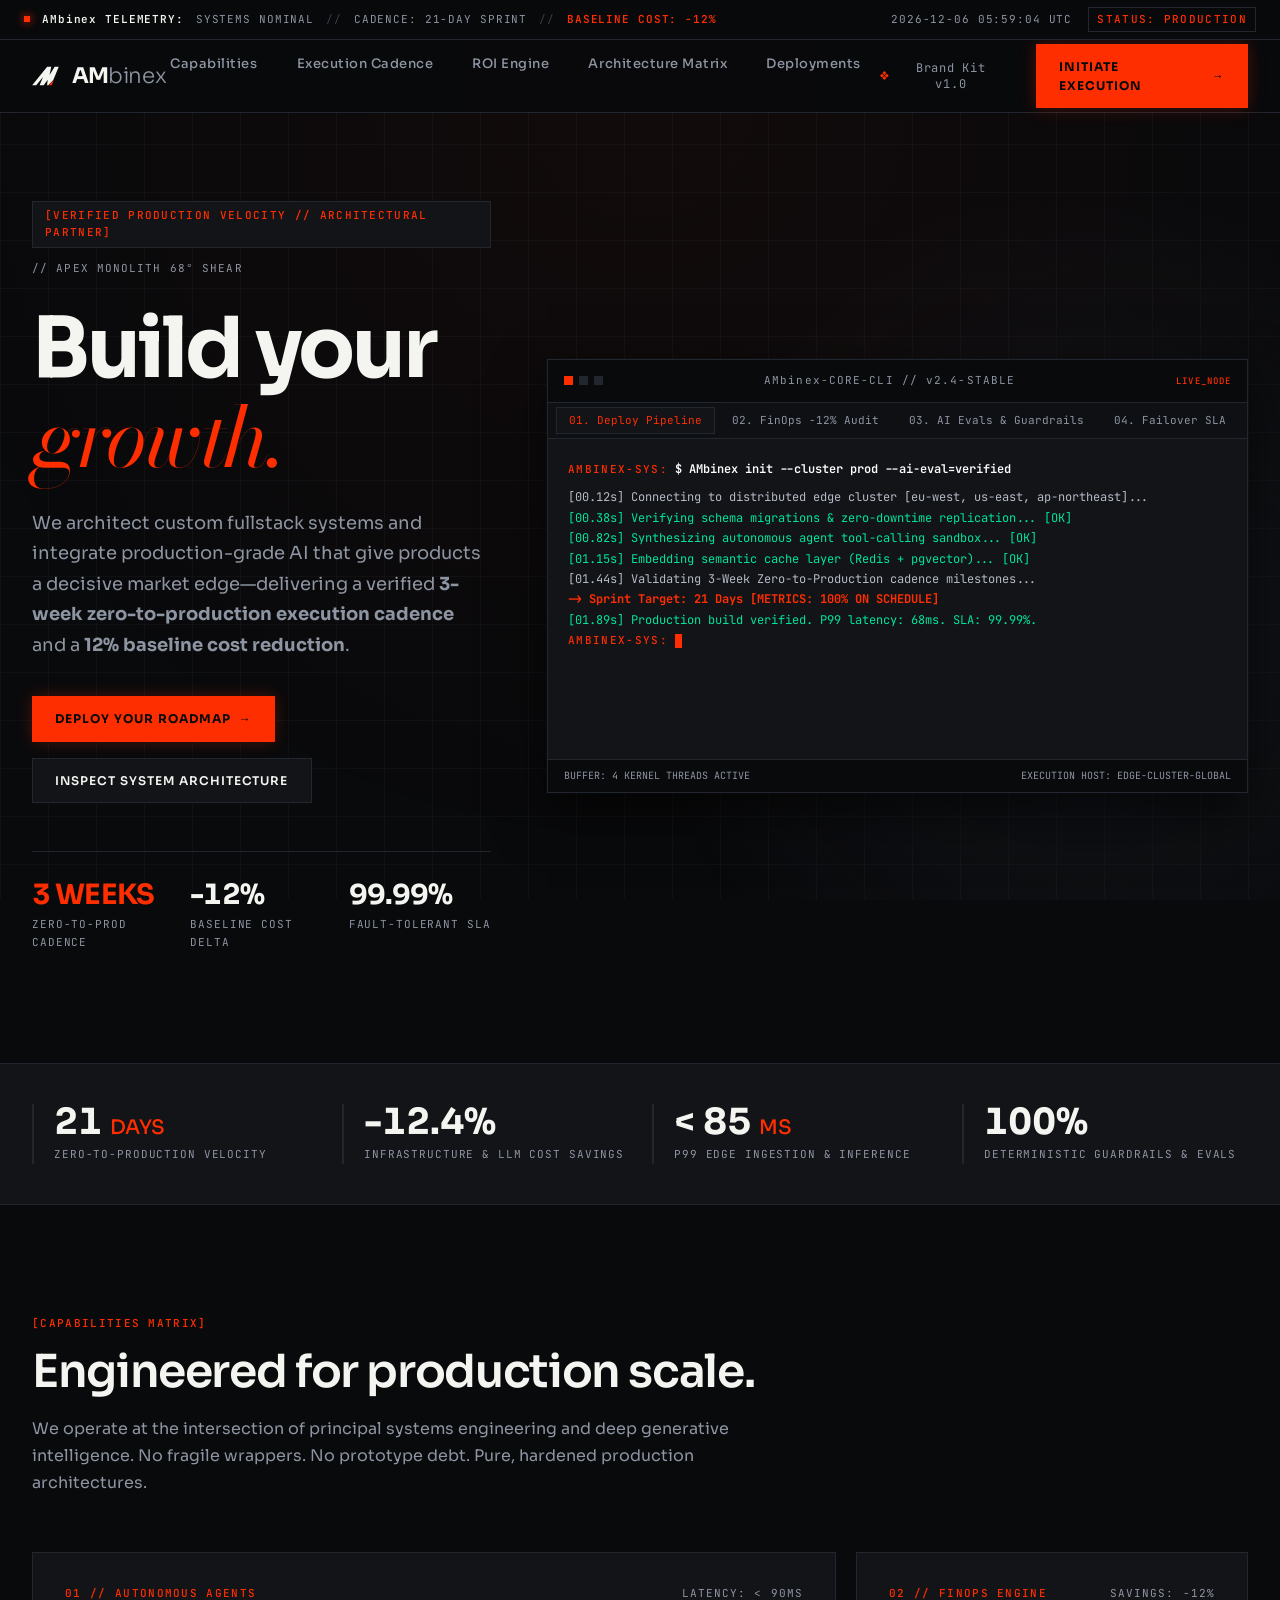
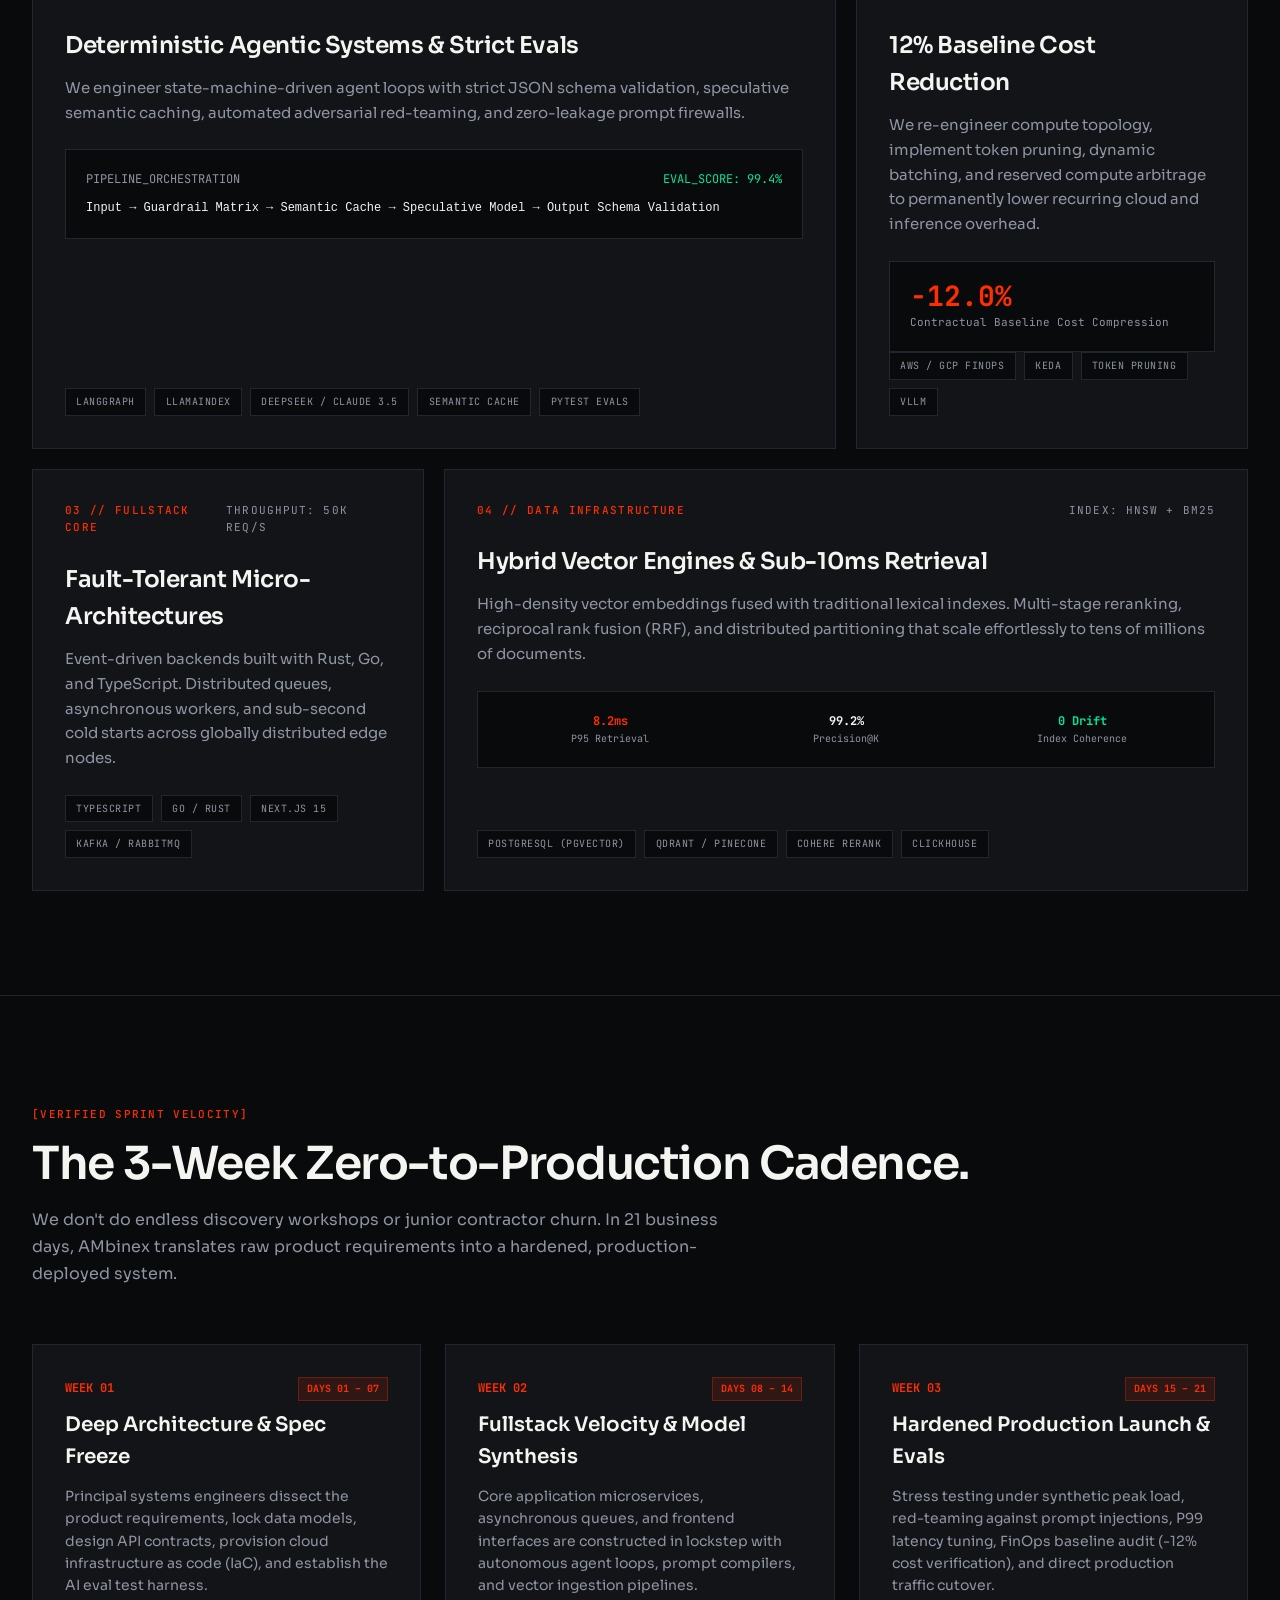
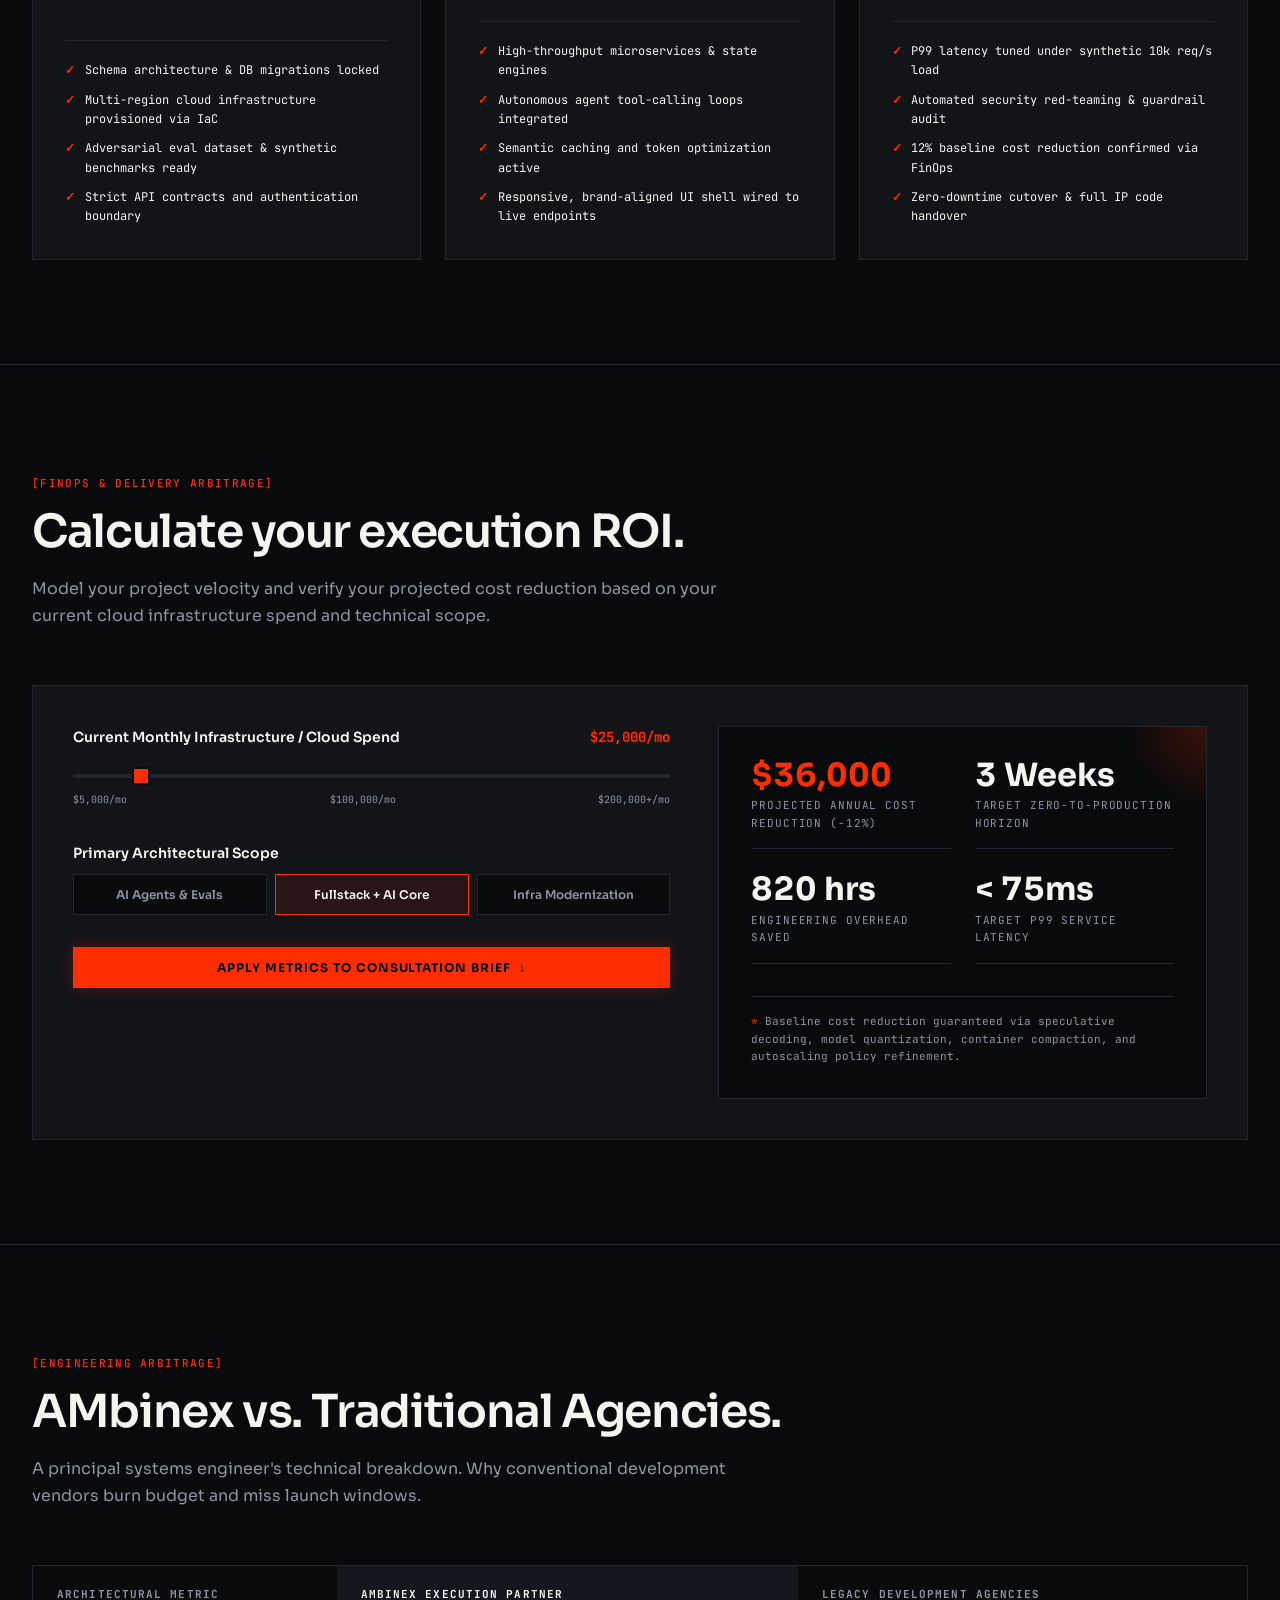
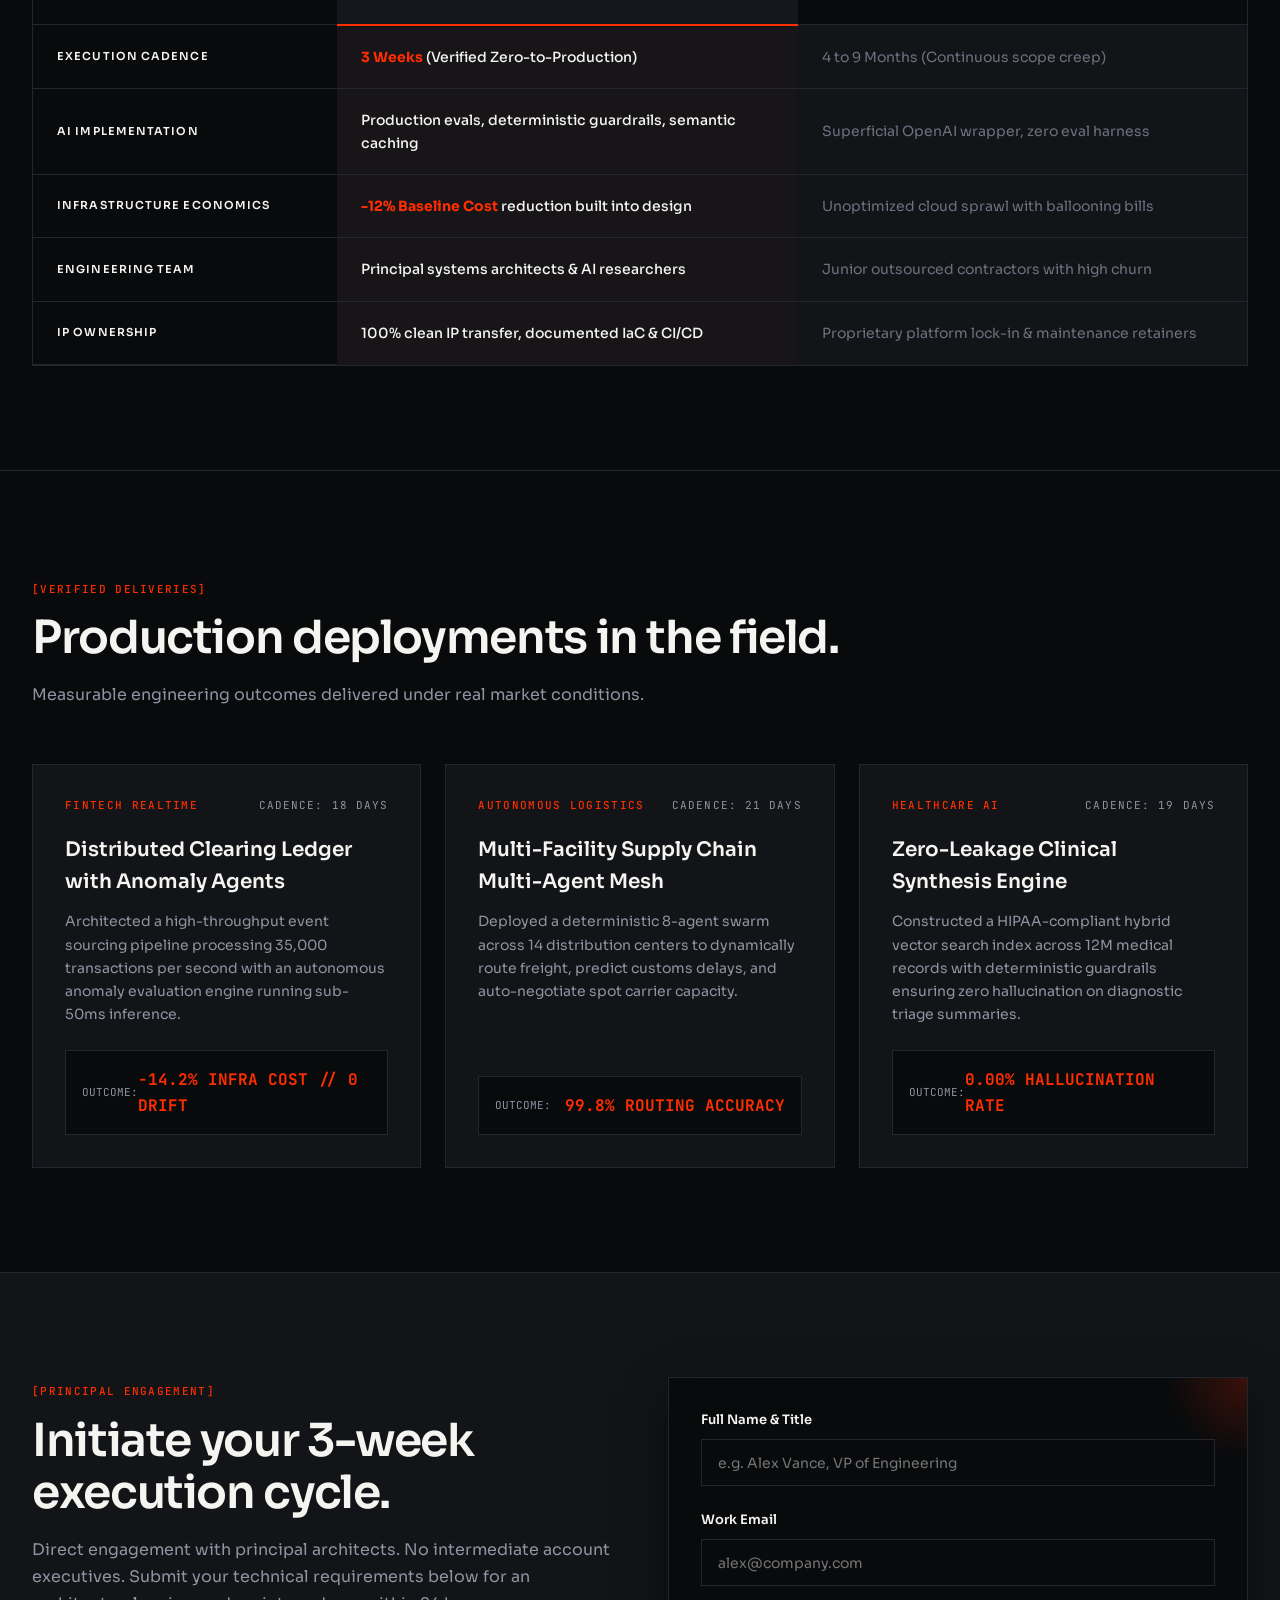
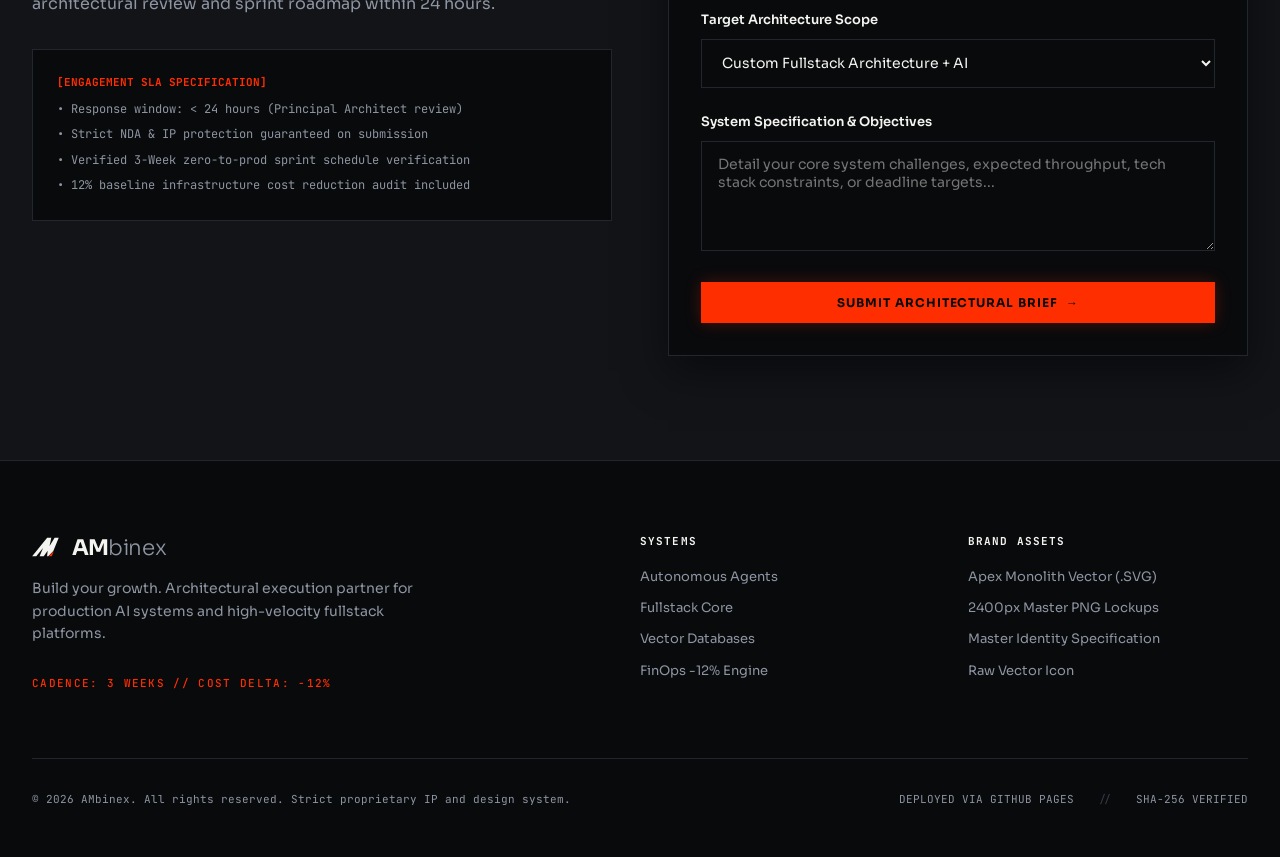
==== commit 050c4dd0: "chore: set webpage title to AMbinex only" ====
--- a/index.html
+++ b/index.html
@@ -5,8 +5,8 @@
   <meta name="viewport" content="width=device-width, initial-scale=1.0">
   
   <!-- Primary Meta Tags -->
-  <title>AMbinex — AI &amp; Fullstack Engineering Execution Partner | Build your growth.</title>
-  <meta name="title" content="AMbinex — AI &amp; Fullstack Engineering Execution Partner | Build your growth.">
+  <title>AMbinex</title>
+  <meta name="title" content="AMbinex">
   <meta name="description" content="We architect custom fullstack systems and integrate production-grade AI that give products a decisive market edge—delivering a verified 3-week zero-to-production execution cadence and a 12% baseline cost reduction.">
   <meta name="keywords" content="AMbinex, AI engineering, fullstack architecture, production AI, LLM evaluation, autonomous agents, high-velocity engineering, FinOps">
   <meta name="author" content="AMbinex">
@@ -14,15 +14,15 @@
 
   <!-- Open Graph / Facebook -->
   <meta property="og:type" content="website">
-  <meta property="og:url" content="https://ambinex.github.io/">
-  <meta property="og:title" content="AMbinex — AI &amp; Fullstack Engineering Execution Partner">
+  <meta property="og:url" content="https://leopanthera07.github.io/AMbinex/">
+  <meta property="og:title" content="AMbinex">
   <meta property="og:description" content="Build your growth. Verified 3-week zero-to-production execution cadence and 12% baseline cost reduction.">
   <meta property="og:image" content="assets/ambinex-logo.png">
 
   <!-- Twitter -->
   <meta property="twitter:card" content="summary_large_image">
-  <meta property="twitter:url" content="https://ambinex.github.io/">
-  <meta property="twitter:title" content="AMbinex — AI &amp; Fullstack Engineering Execution Partner">
+  <meta property="twitter:url" content="https://leopanthera07.github.io/AMbinex/">
+  <meta property="twitter:title" content="AMbinex">
   <meta property="twitter:description" content="Build your growth. Verified 3-week zero-to-production execution cadence and 12% baseline cost reduction.">
   <meta property="twitter:image" content="assets/ambinex-logo.png">
 
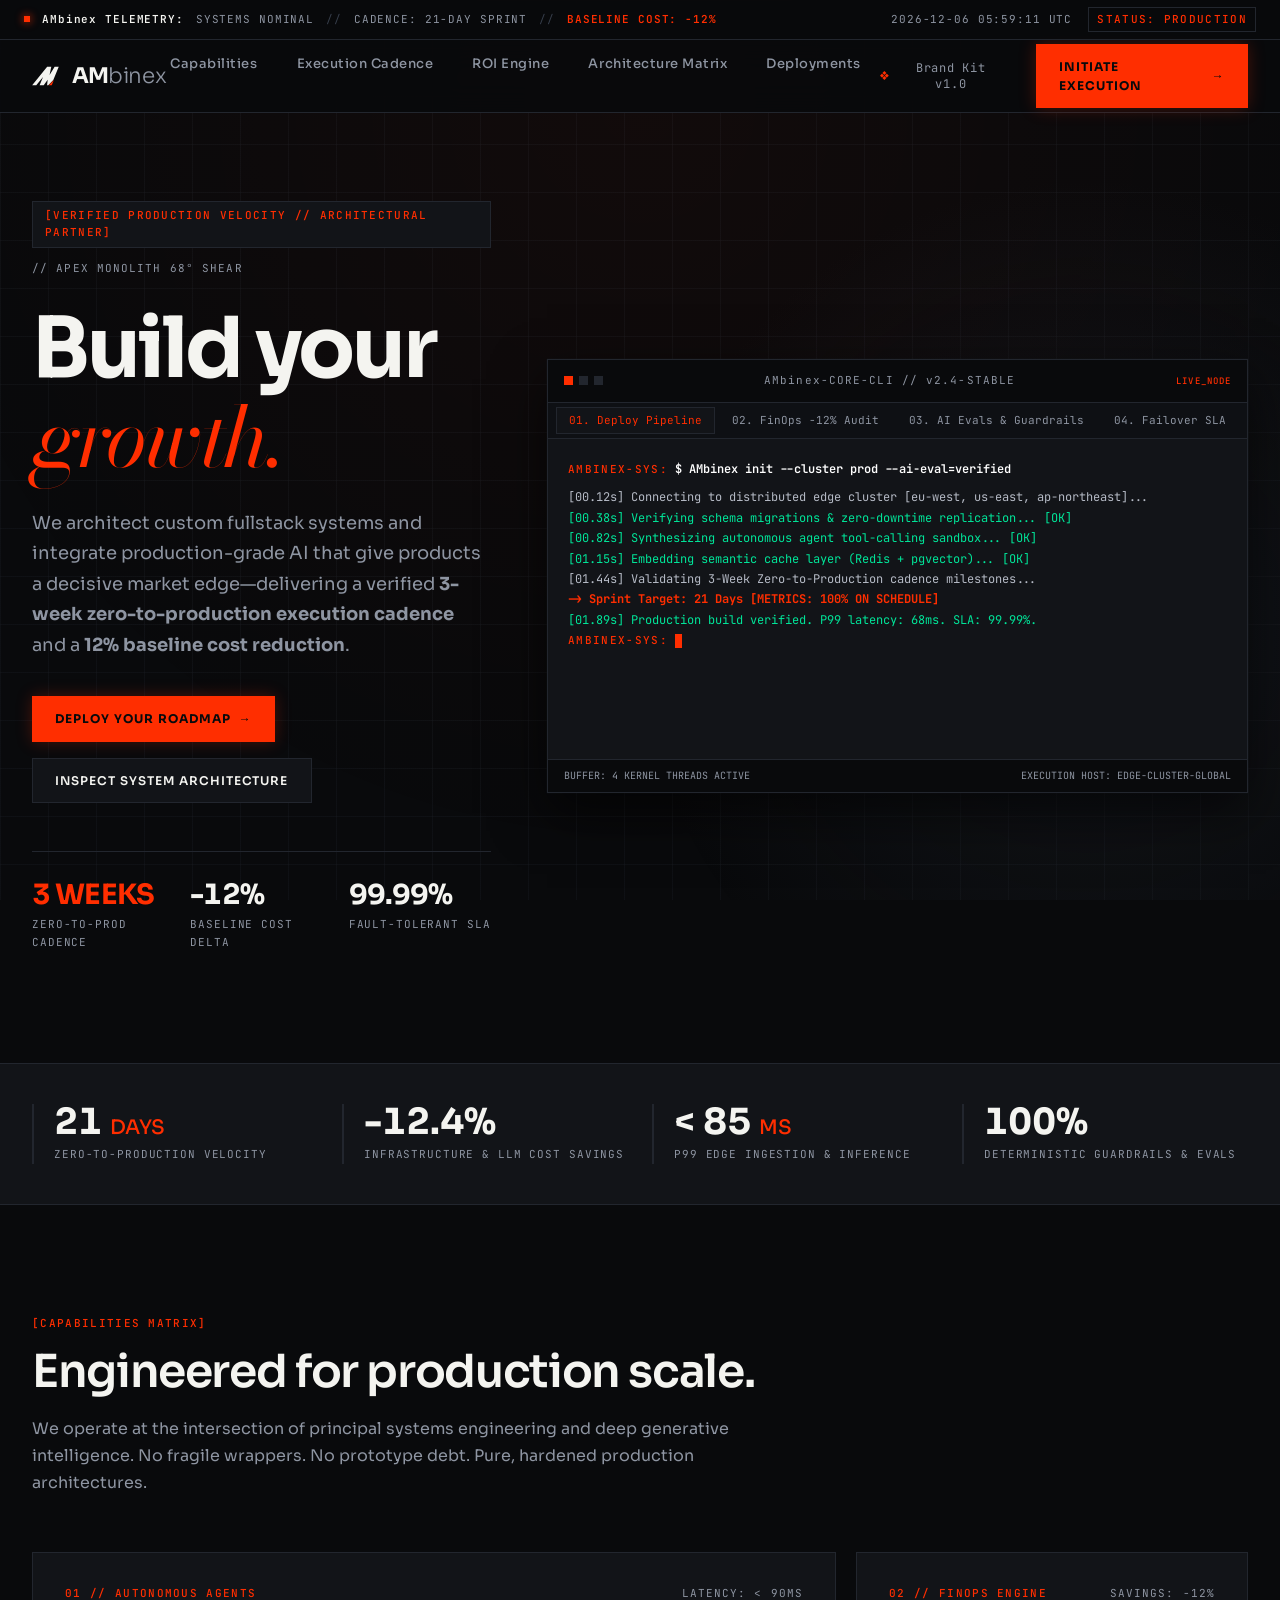
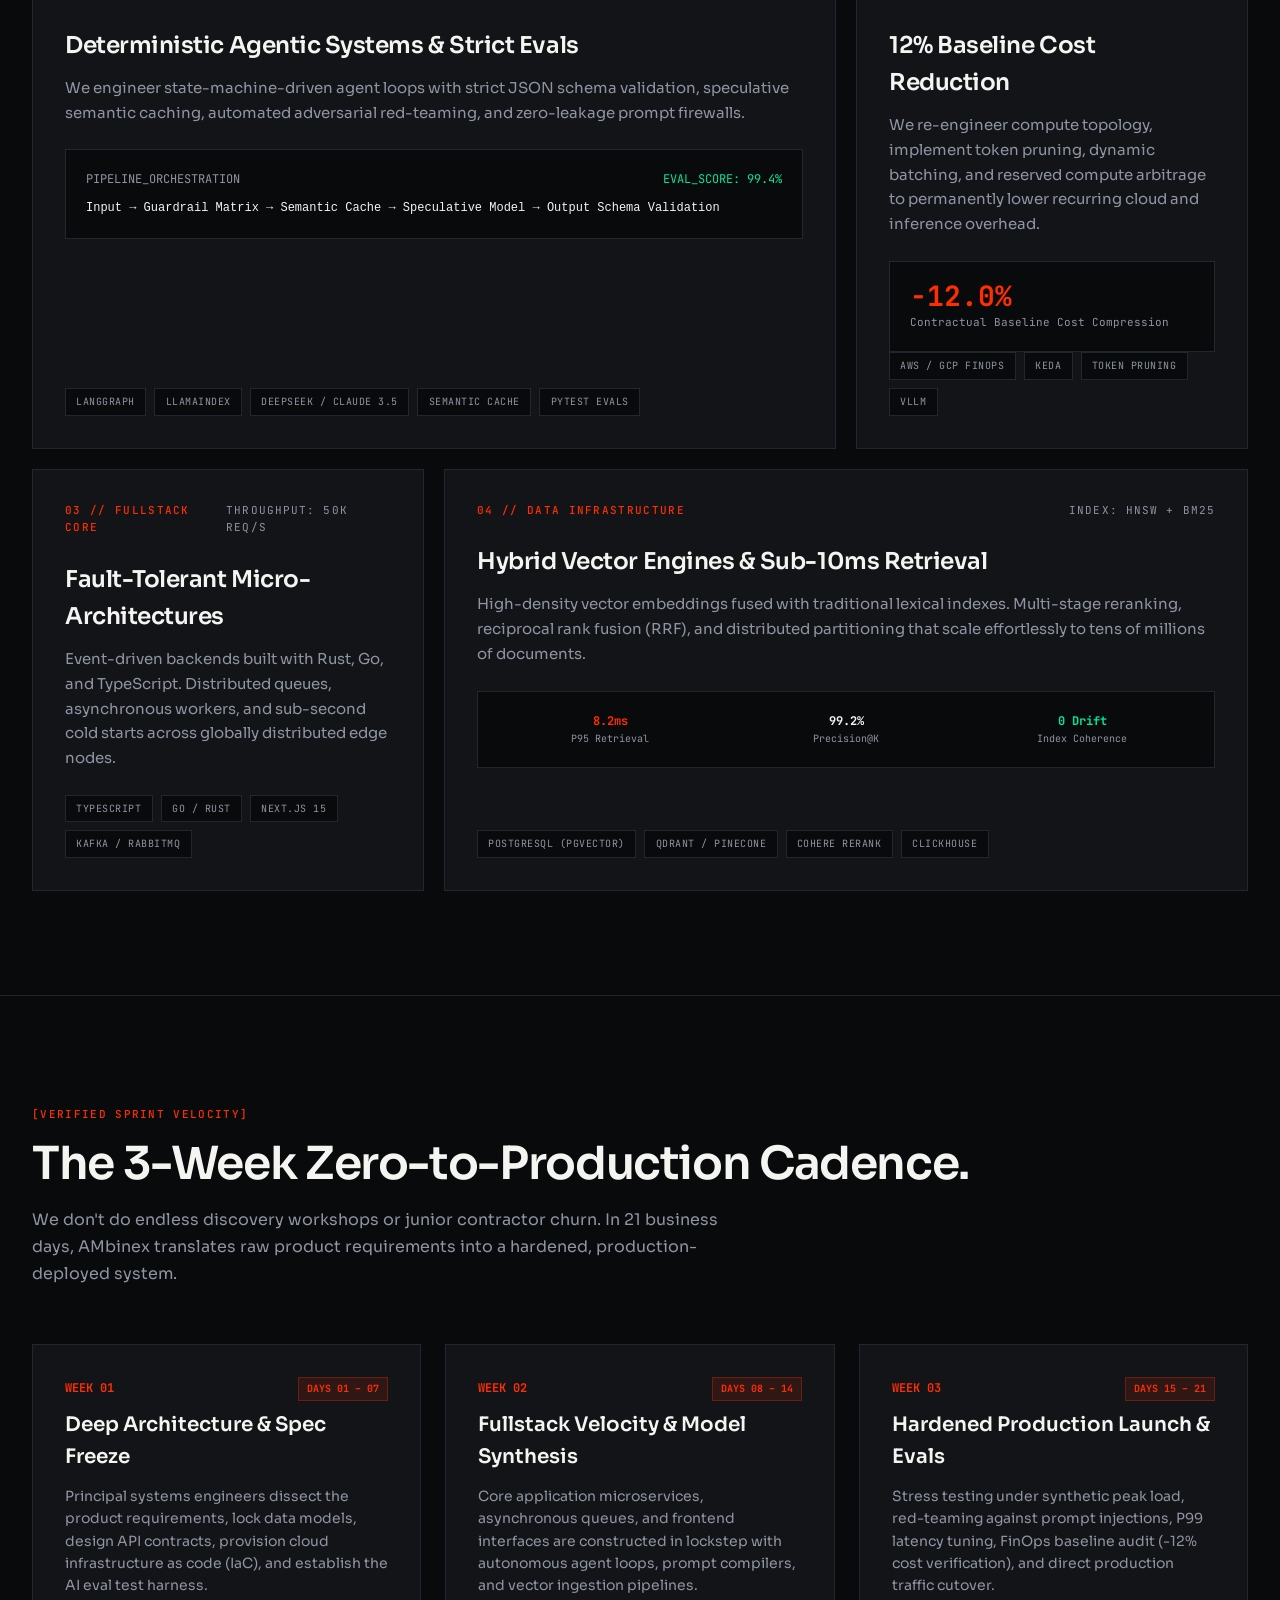
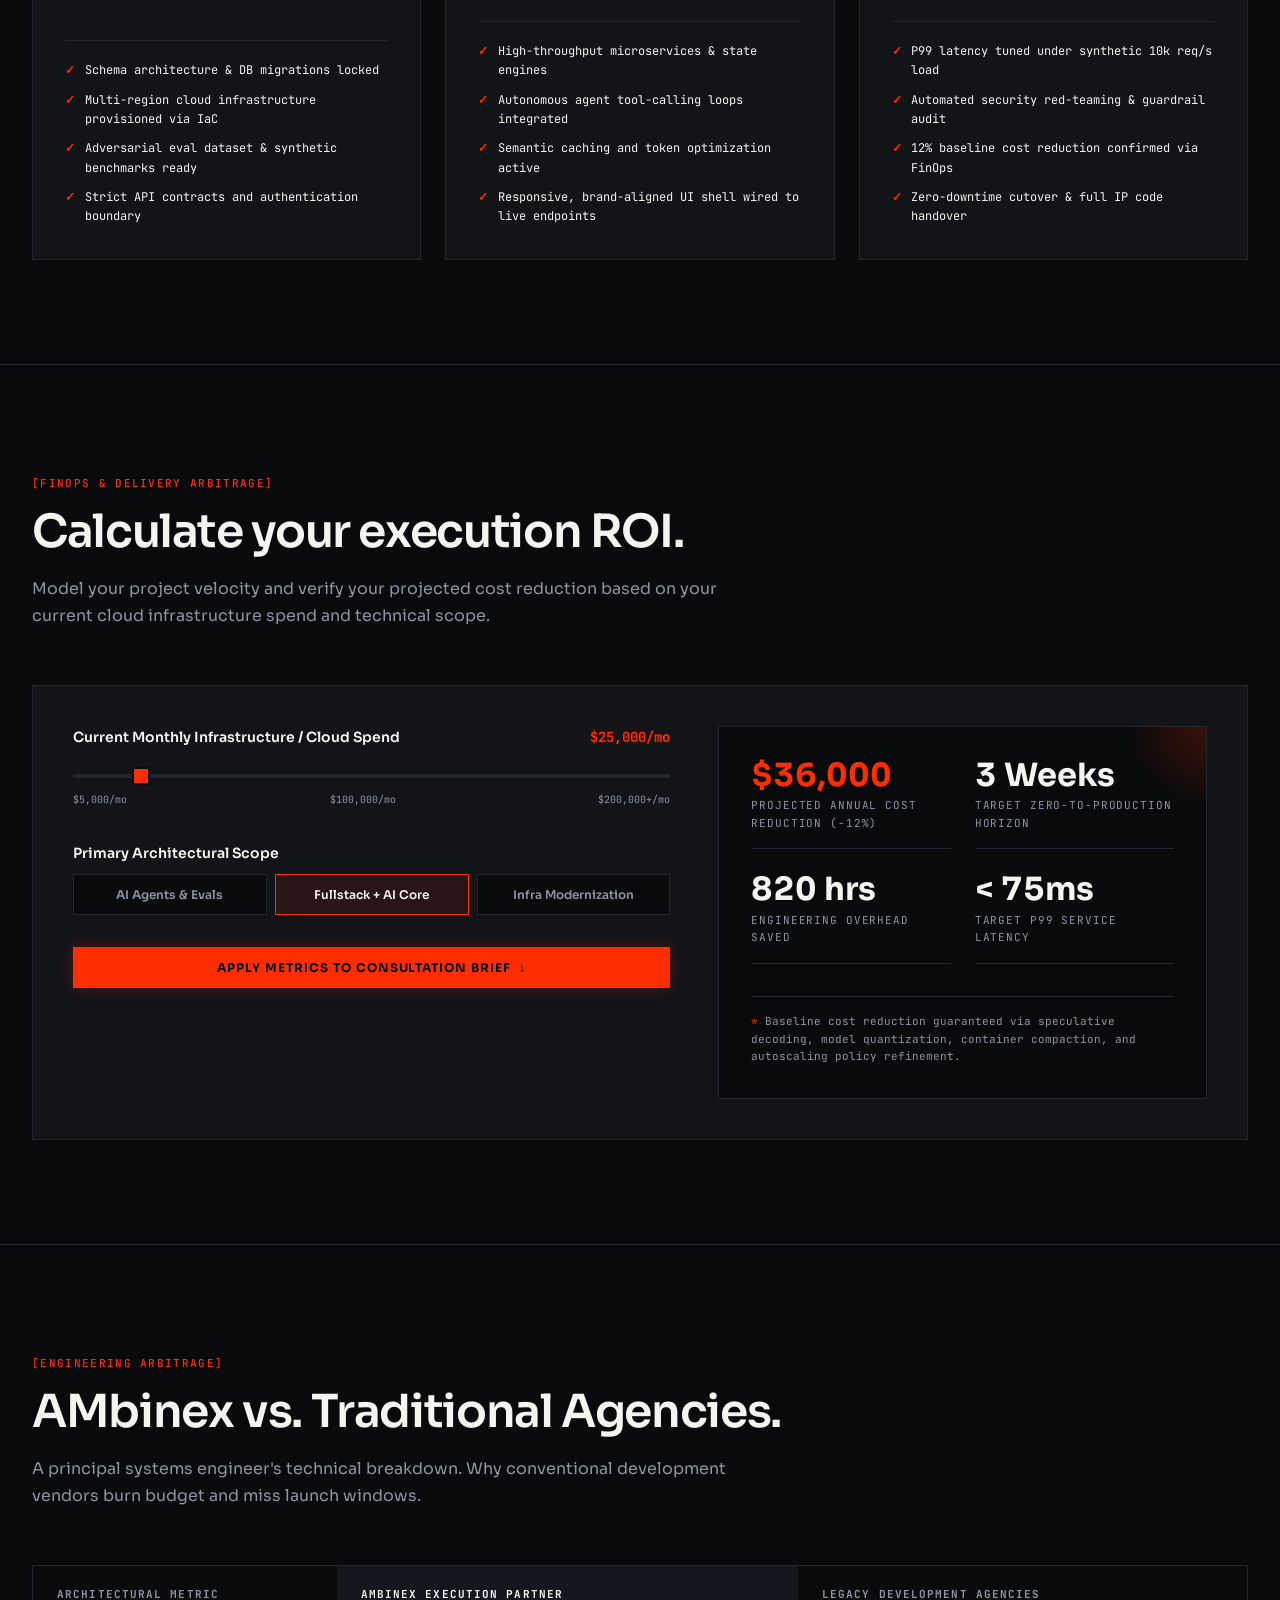
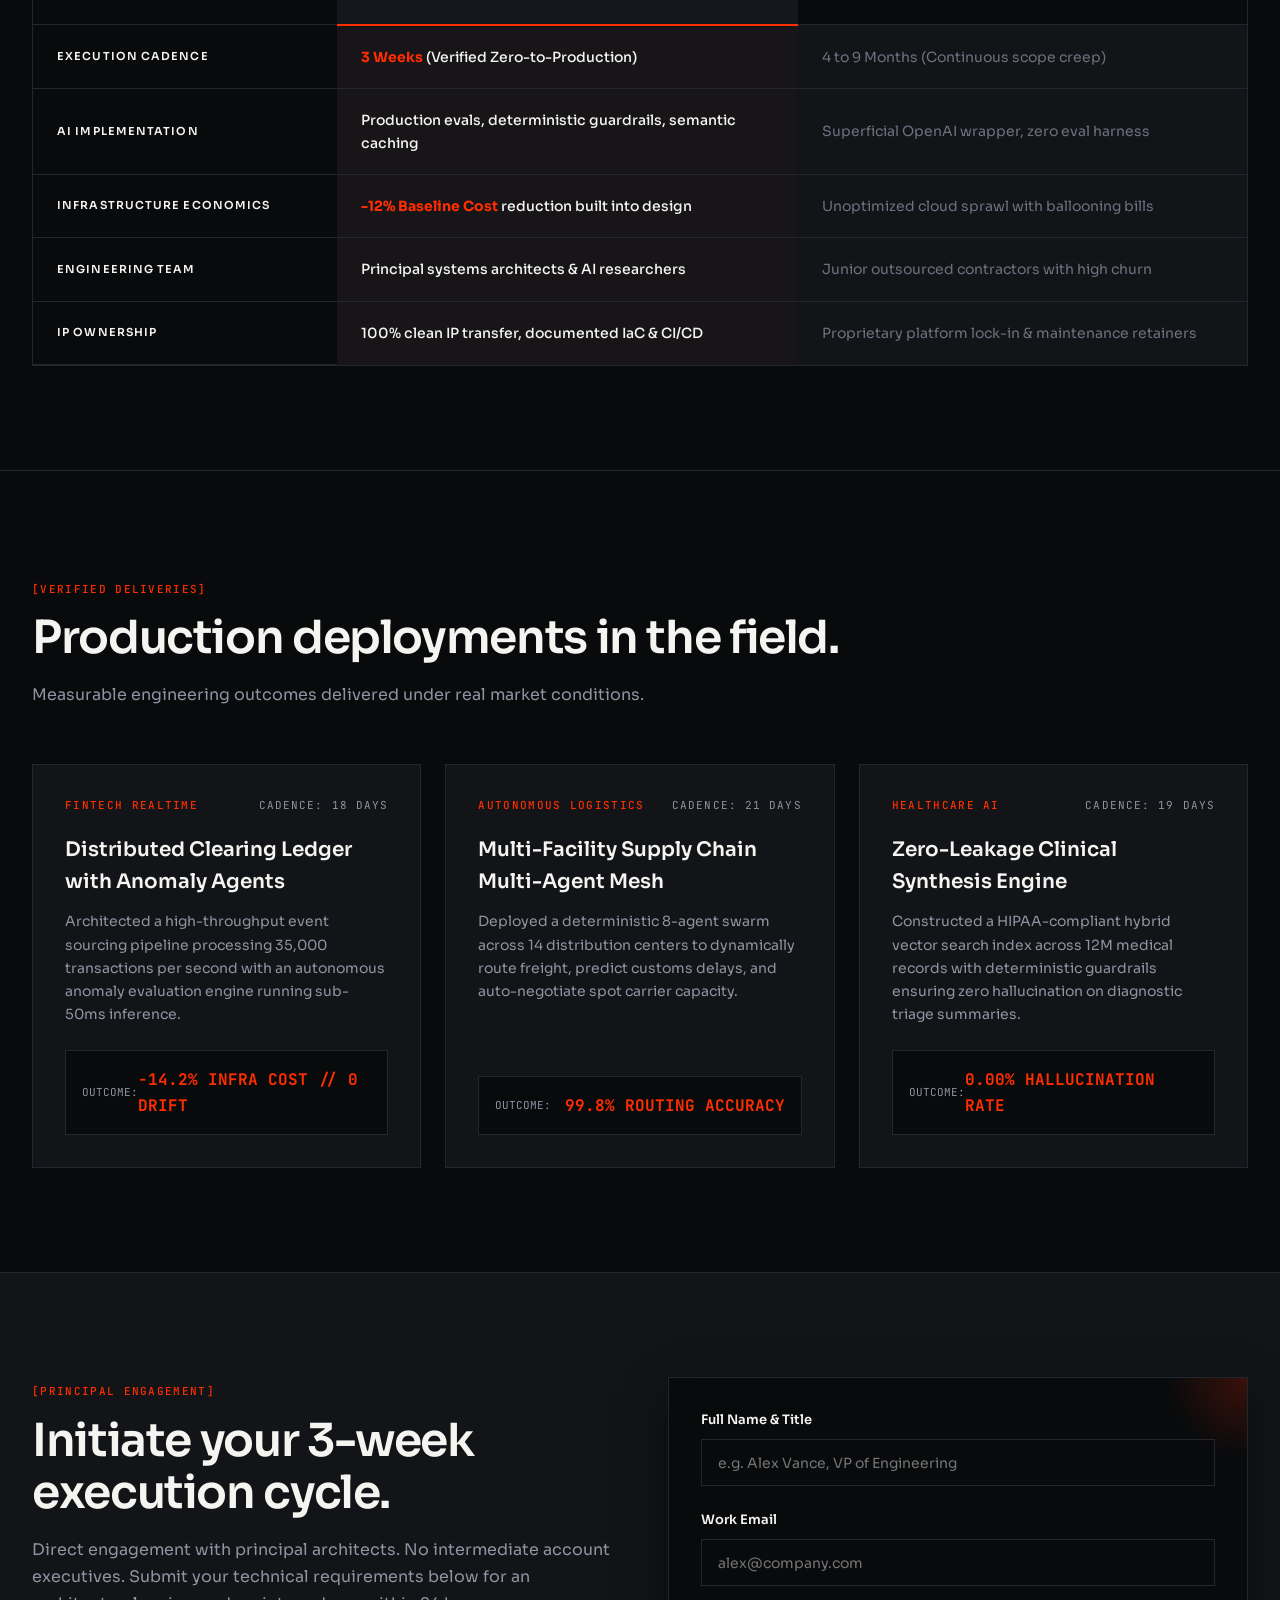
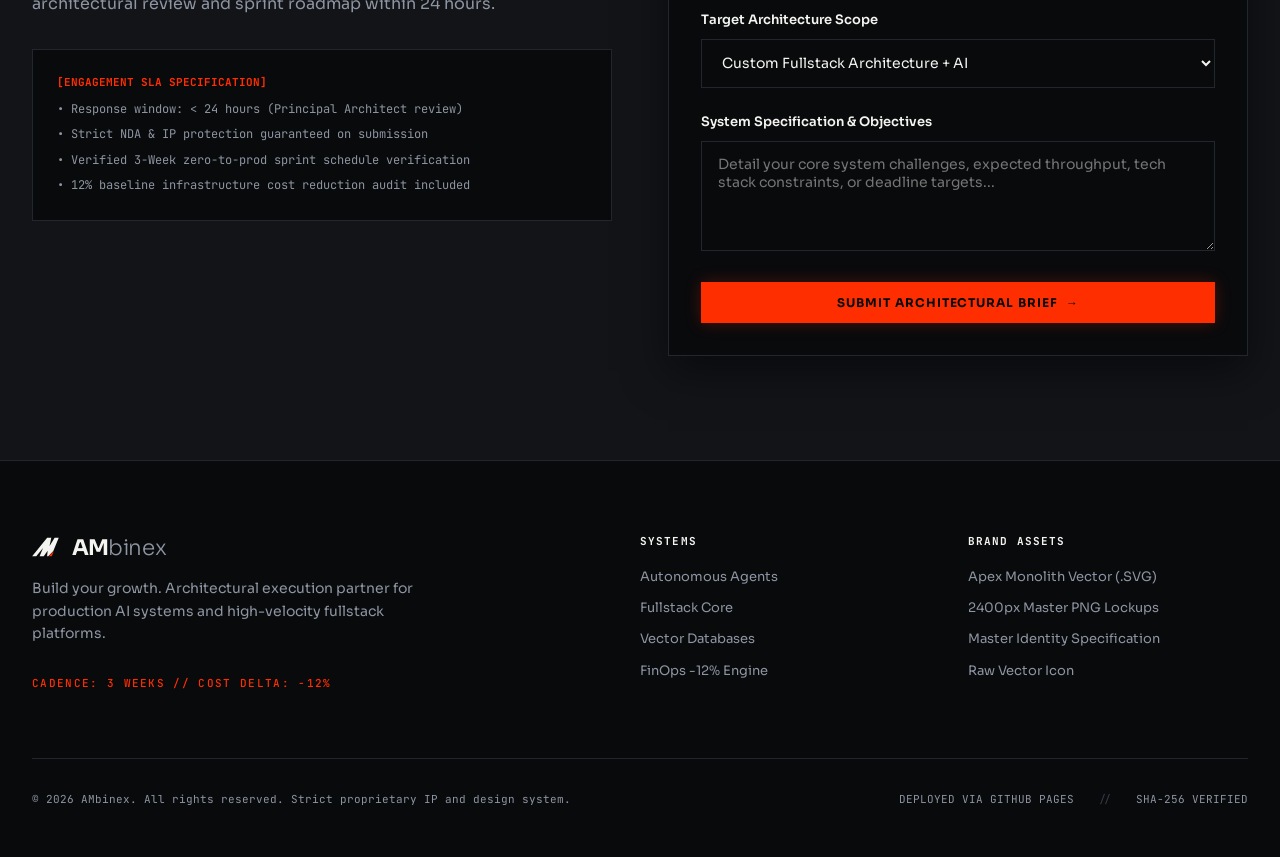
==== commit 526de5e4: "chore: set page title strictly to AMbinex" ====
--- a/index.html
+++ b/index.html
@@ -14,14 +14,14 @@
 
   <!-- Open Graph / Facebook -->
   <meta property="og:type" content="website">
-  <meta property="og:url" content="https://leopanthera07.github.io/AMbinex/">
+  <meta property="og:url" content="https://ambinex.github.io/">
   <meta property="og:title" content="AMbinex">
   <meta property="og:description" content="Build your growth. Verified 3-week zero-to-production execution cadence and 12% baseline cost reduction.">
   <meta property="og:image" content="assets/ambinex-logo.png">
 
   <!-- Twitter -->
   <meta property="twitter:card" content="summary_large_image">
-  <meta property="twitter:url" content="https://leopanthera07.github.io/AMbinex/">
+  <meta property="twitter:url" content="https://ambinex.github.io/">
   <meta property="twitter:title" content="AMbinex">
   <meta property="twitter:description" content="Build your growth. Verified 3-week zero-to-production execution cadence and 12% baseline cost reduction.">
   <meta property="twitter:image" content="assets/ambinex-logo.png">
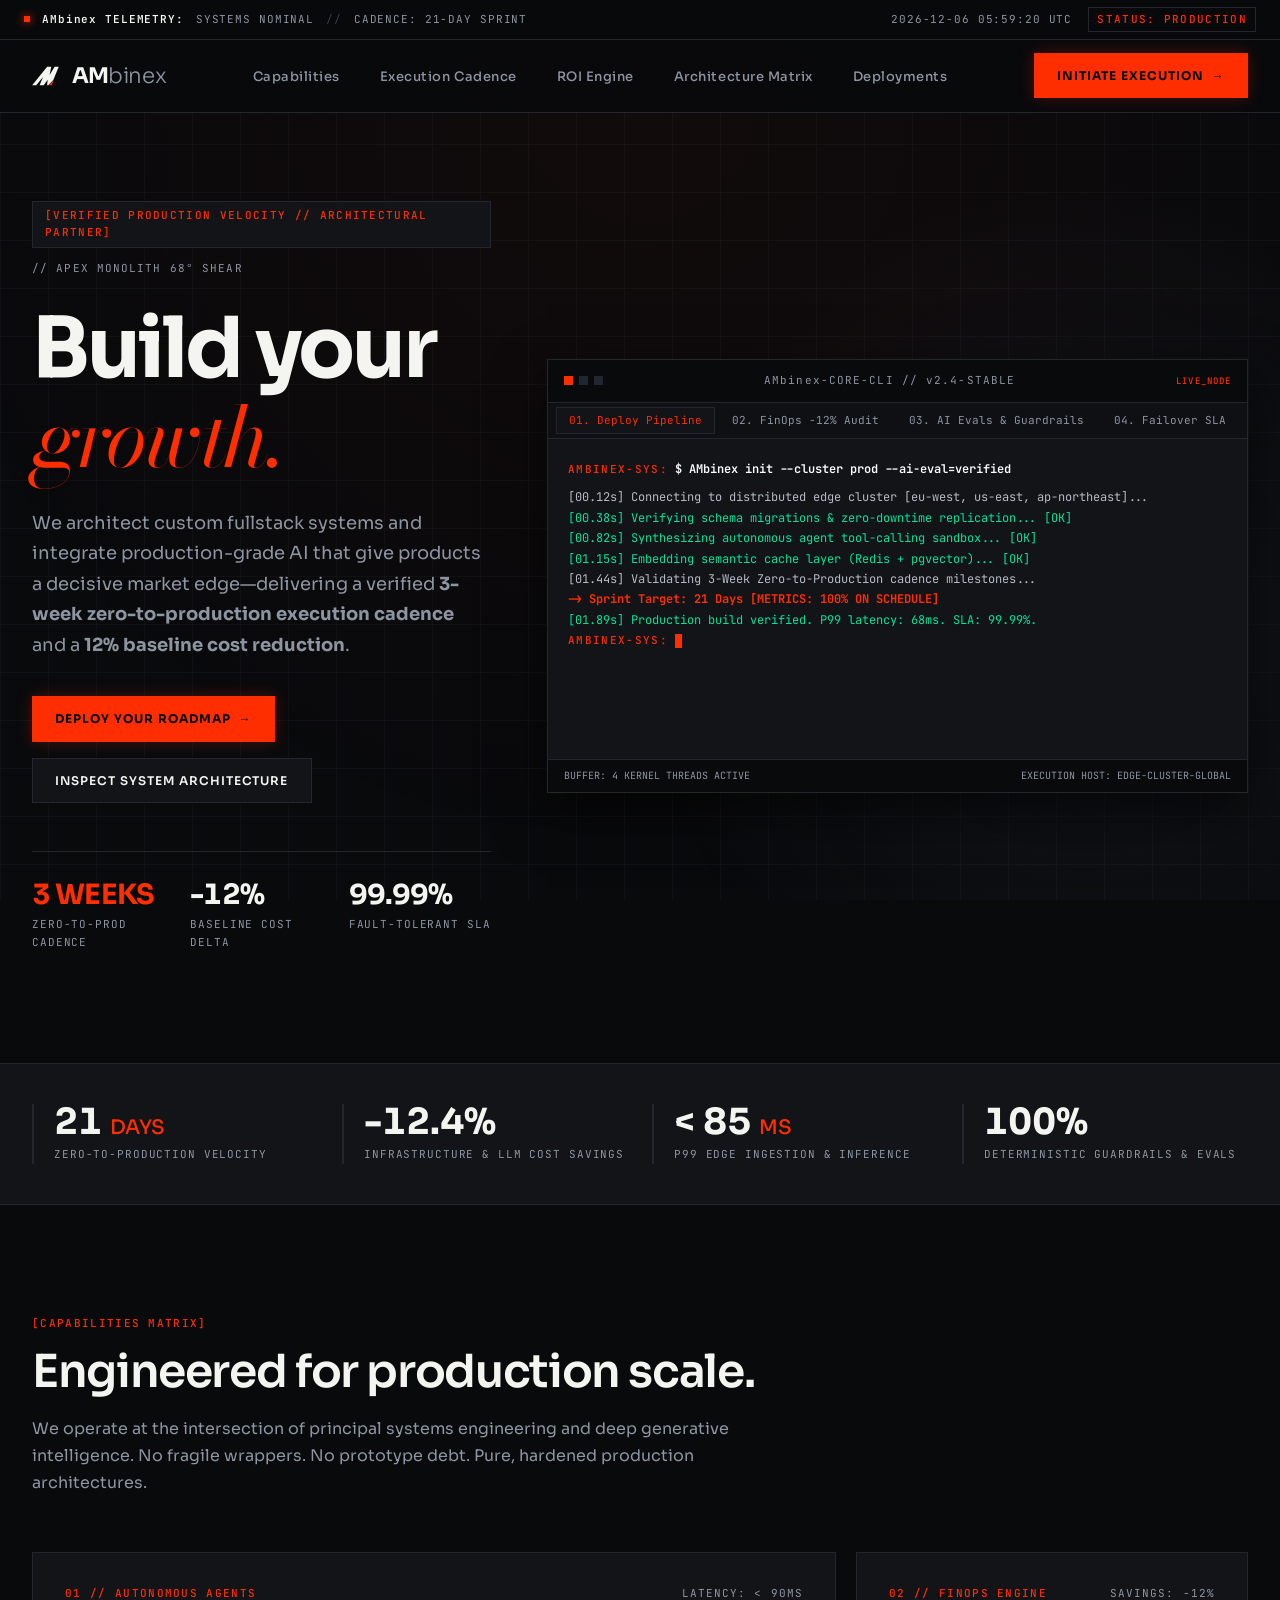
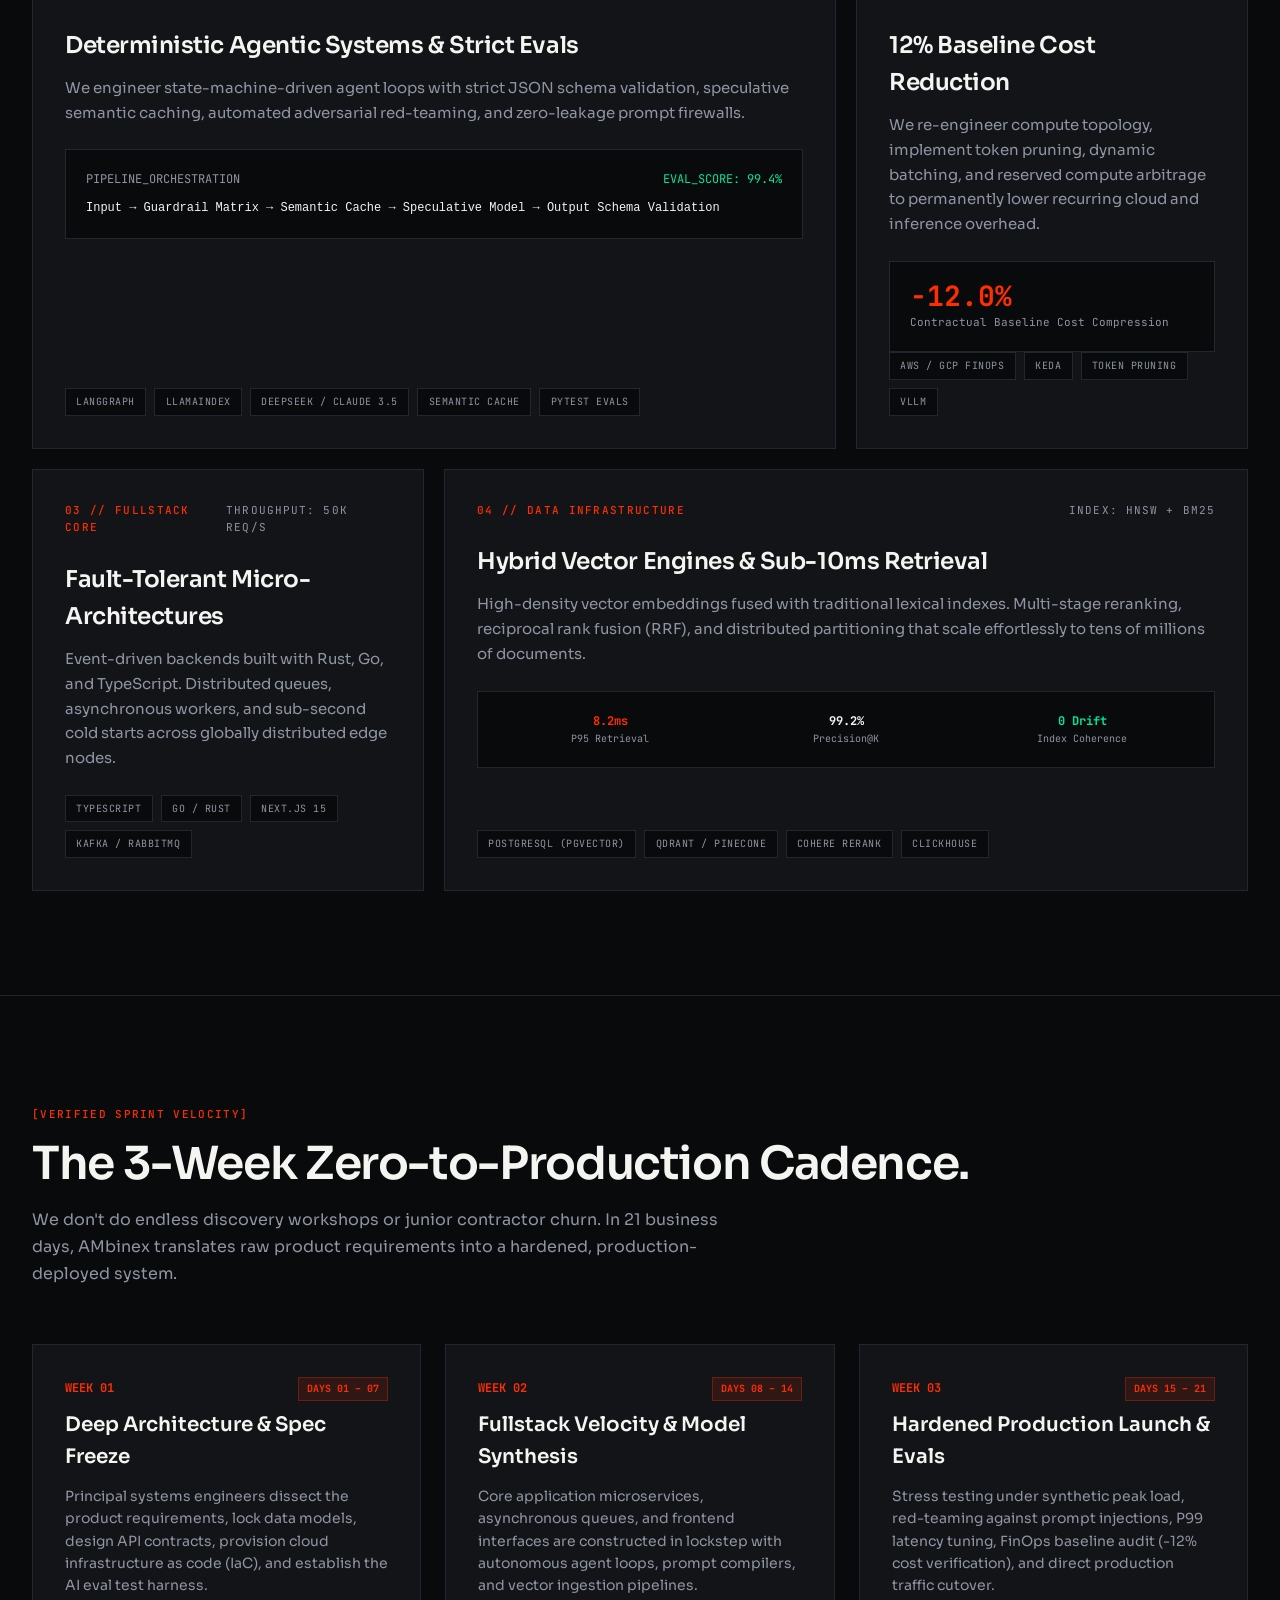
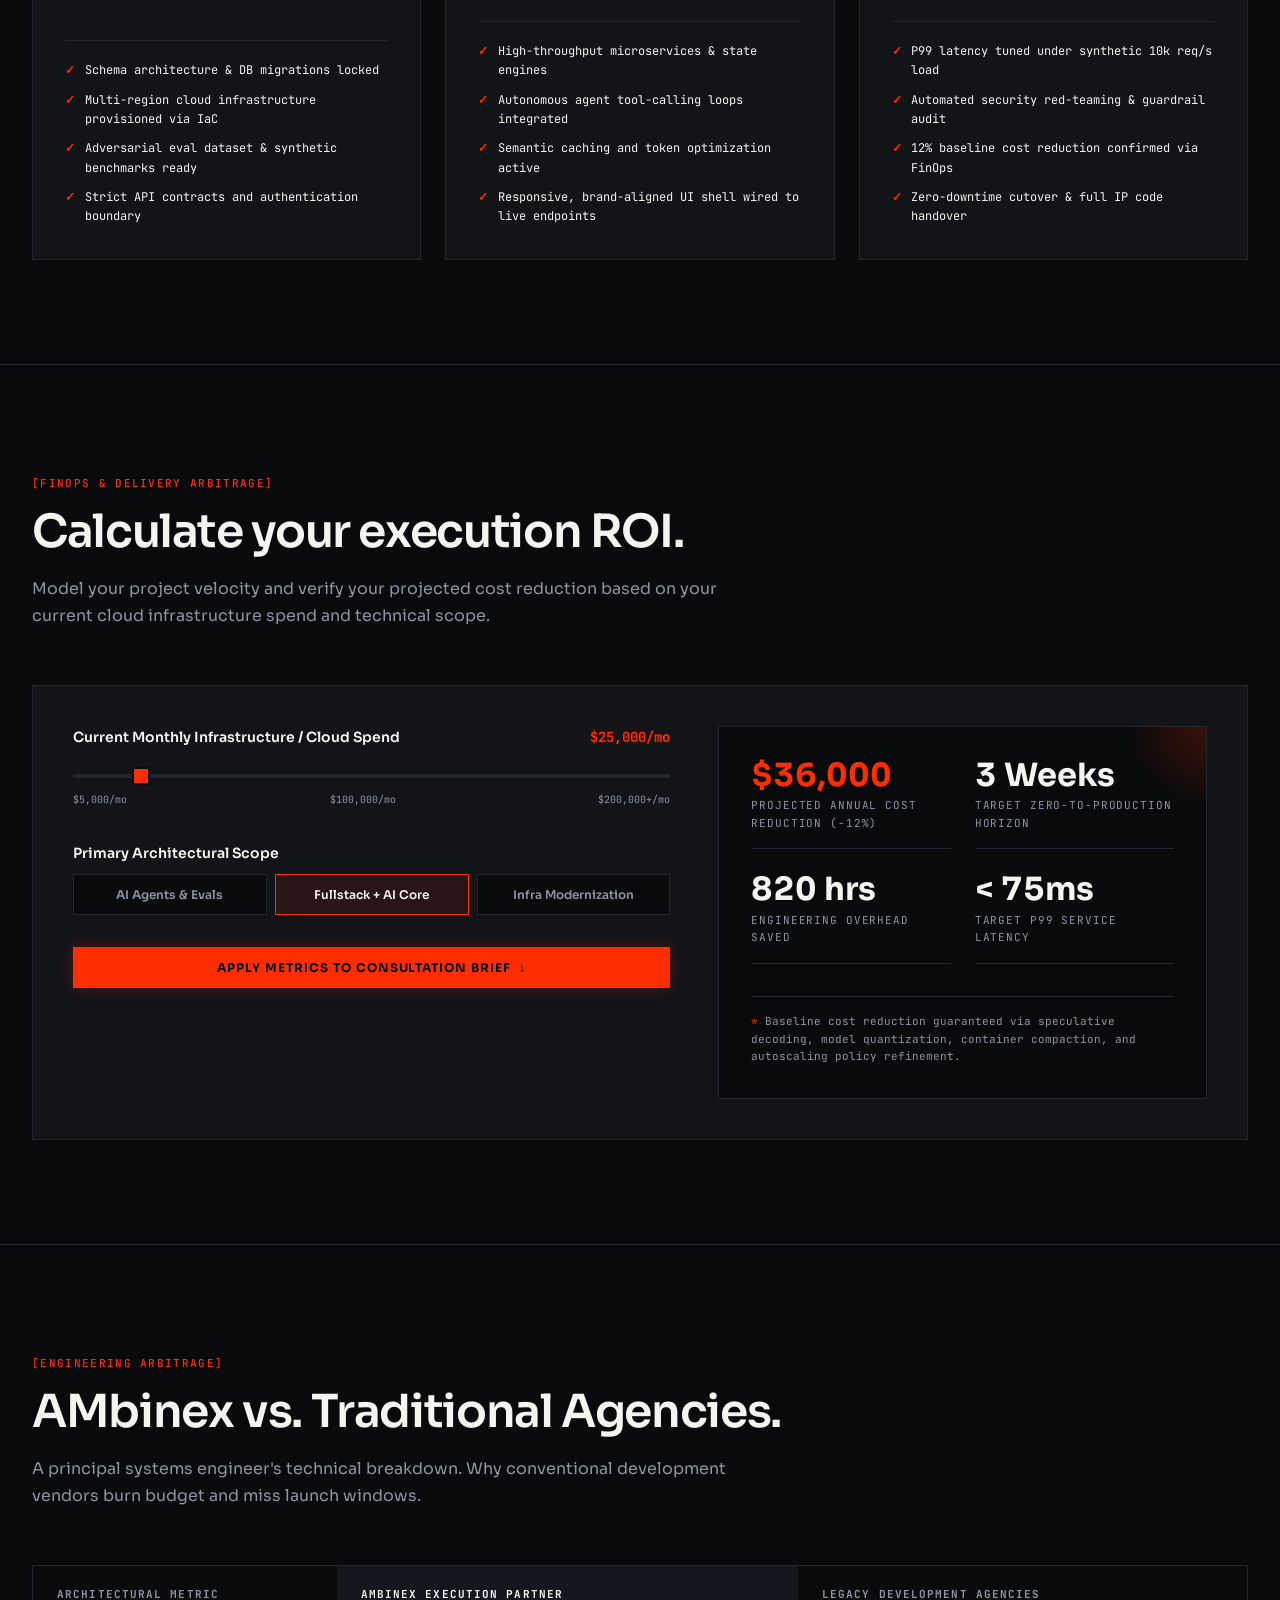
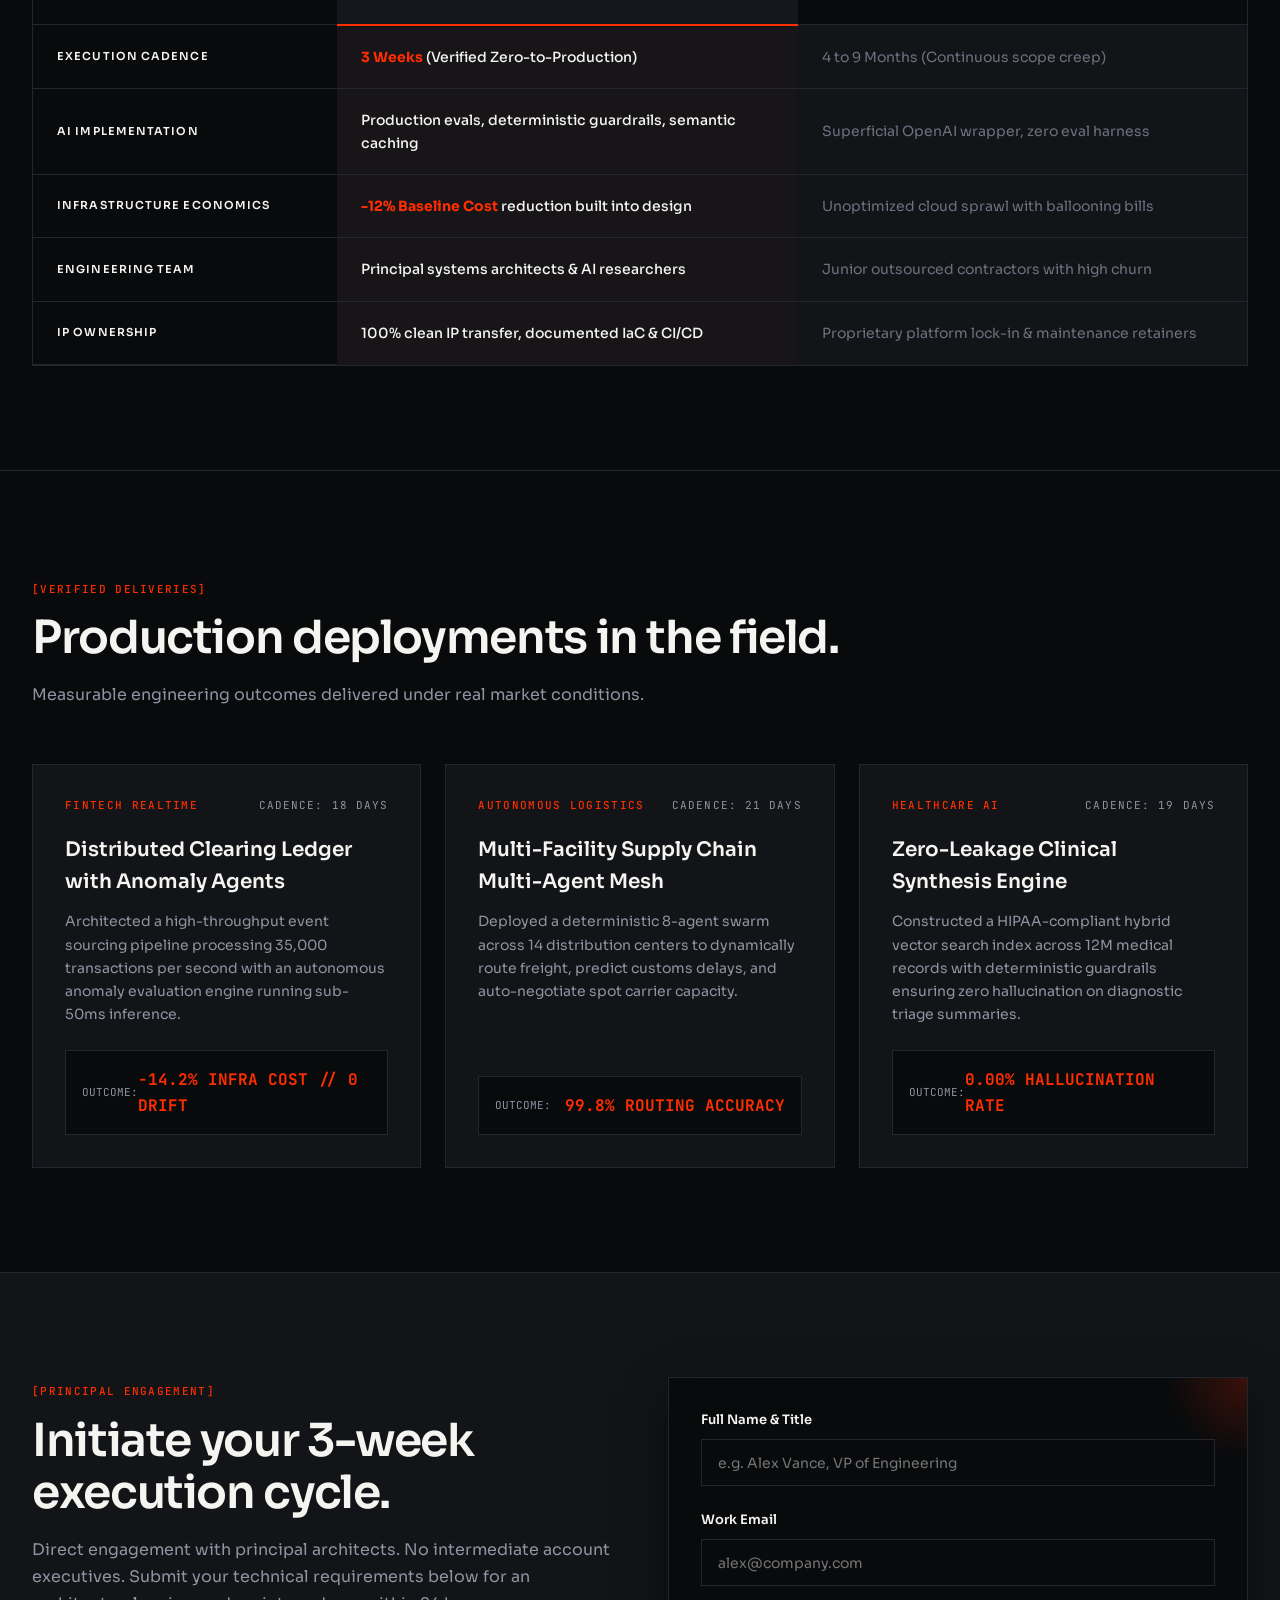
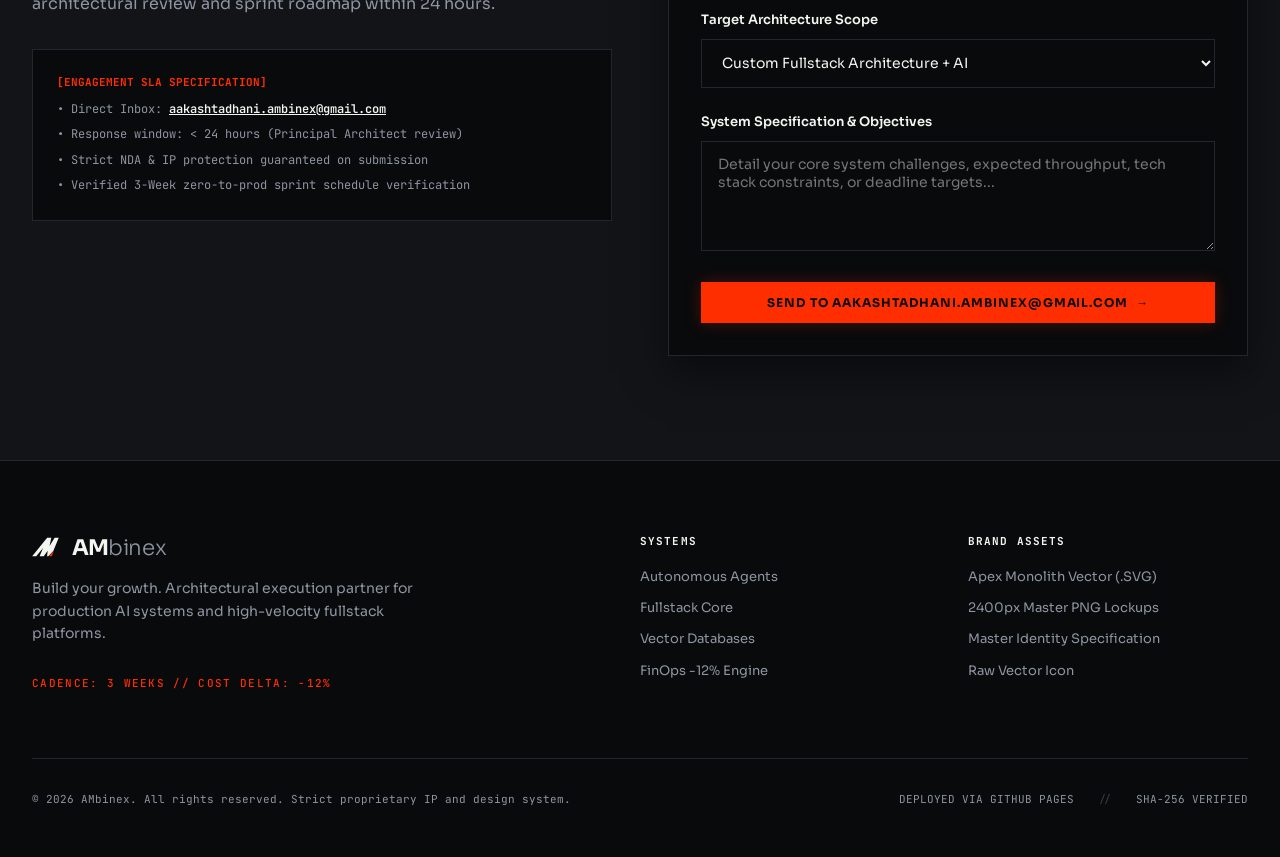
==== commit b31ec721: "fix: remove baseline cost ticker & brand kit nav button, route inquiries directly to aakashtadhani.a" ====
--- a/index.html
+++ b/index.html
@@ -46,8 +46,6 @@
       <span>SYSTEMS NOMINAL</span>
       <span style="color: var(--amb-border-focus);">//</span>
       <span>CADENCE: 21-DAY SPRINT</span>
-      <span style="color: var(--amb-border-focus);">//</span>
-      <span style="color: var(--amb-accent-ignition); font-weight: 600;">BASELINE COST: -12%</span>
     </div>
     <div style="display: flex; align-items: center; gap: 1rem;">
       <span id="telemetry-clock">2026-10-25 00:00:00 UTC</span>
@@ -85,9 +83,6 @@
 
         <!-- Actions -->
         <div class="nav-actions">
-          <button type="button" class="btn-ghost trigger-brand-modal" id="nav-brand-kit-btn">
-            <span style="color: var(--amb-accent-ignition);">❖</span> Brand Kit v1.0
-          </button>
           <a href="#initiate" class="btn-ignition" id="nav-cta-btn">
             Initiate Execution <span aria-hidden="true">→</span>
           </a>
@@ -109,7 +104,6 @@
       <li><a href="#roi-engine" class="mobile-nav-item">ROI Engine</a></li>
       <li><a href="#comparison" class="mobile-nav-item">Architecture Matrix</a></li>
       <li><a href="#case-studies" class="mobile-nav-item">Deployments</a></li>
-      <li><a href="#" class="mobile-nav-item trigger-brand-modal">Brand Kit v1.0</a></li>
     </ul>
     <div style="margin-top: auto;">
       <a href="#initiate" class="btn-ignition" style="width: 100%; text-align: center;">Initiate Execution →</a>
@@ -633,10 +627,10 @@
                 [ENGAGEMENT SLA SPECIFICATION]
               </div>
               <ul style="list-style: none; font-family: var(--font-mono); font-size: 0.75rem; color: var(--amb-text-muted); display: flex; flex-direction: column; gap: 0.4rem;">
+                <li>&bull; Direct Inbox: <a href="mailto:aakashtadhani.ambinex@gmail.com" style="color: var(--amb-text-primary); font-weight: 600; text-decoration: underline;">aakashtadhani.ambinex@gmail.com</a></li>
                 <li>&bull; Response window: &lt; 24 hours (Principal Architect review)</li>
                 <li>&bull; Strict NDA &amp; IP protection guaranteed on submission</li>
                 <li>&bull; Verified 3-Week zero-to-prod sprint schedule verification</li>
-                <li>&bull; 12% baseline infrastructure cost reduction audit included</li>
               </ul>
             </div>
           </div>
@@ -669,7 +663,7 @@
               </div>
 
               <button type="submit" class="btn-ignition" id="form-submit-btn" style="width: 100%;">
-                Submit Architectural Brief <span aria-hidden="true">&rarr;</span>
+                Send to aakashtadhani.ambinex@gmail.com <span aria-hidden="true">&rarr;</span>
               </button>
             </form>
           </div>
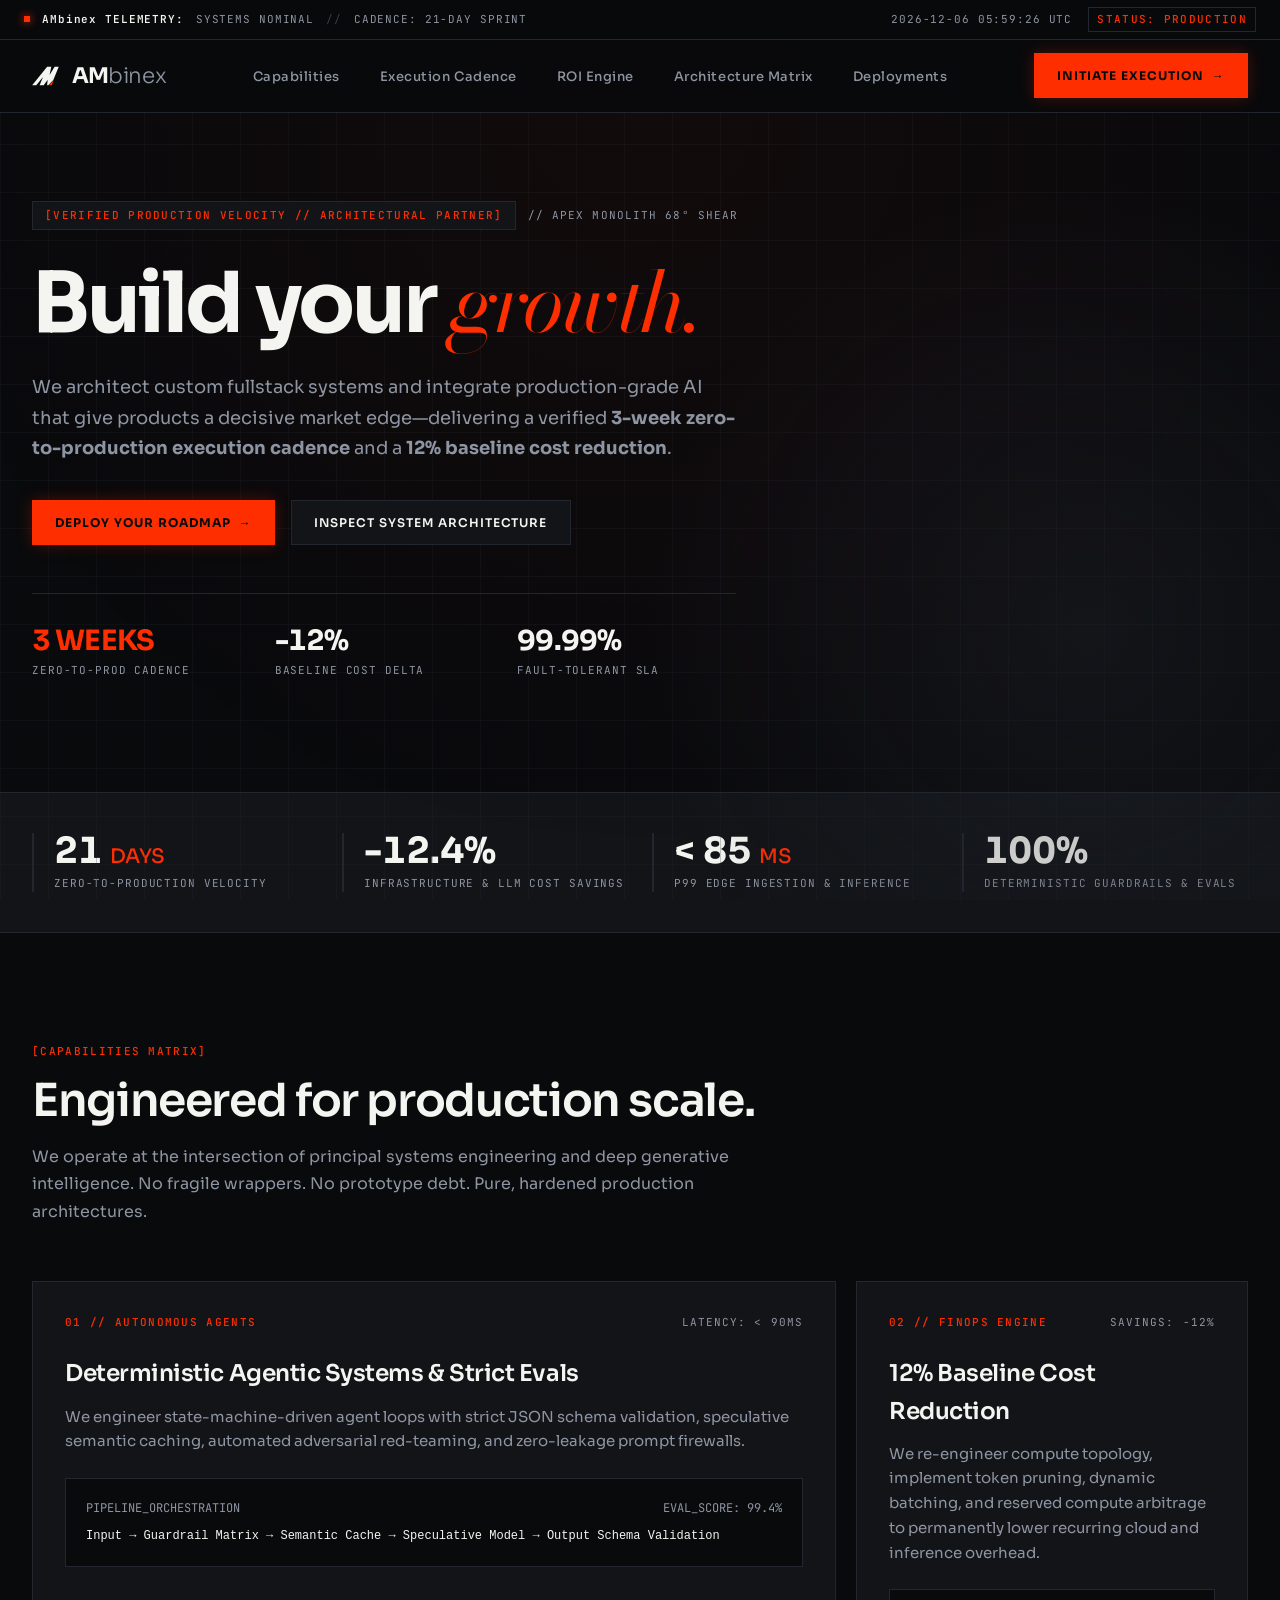
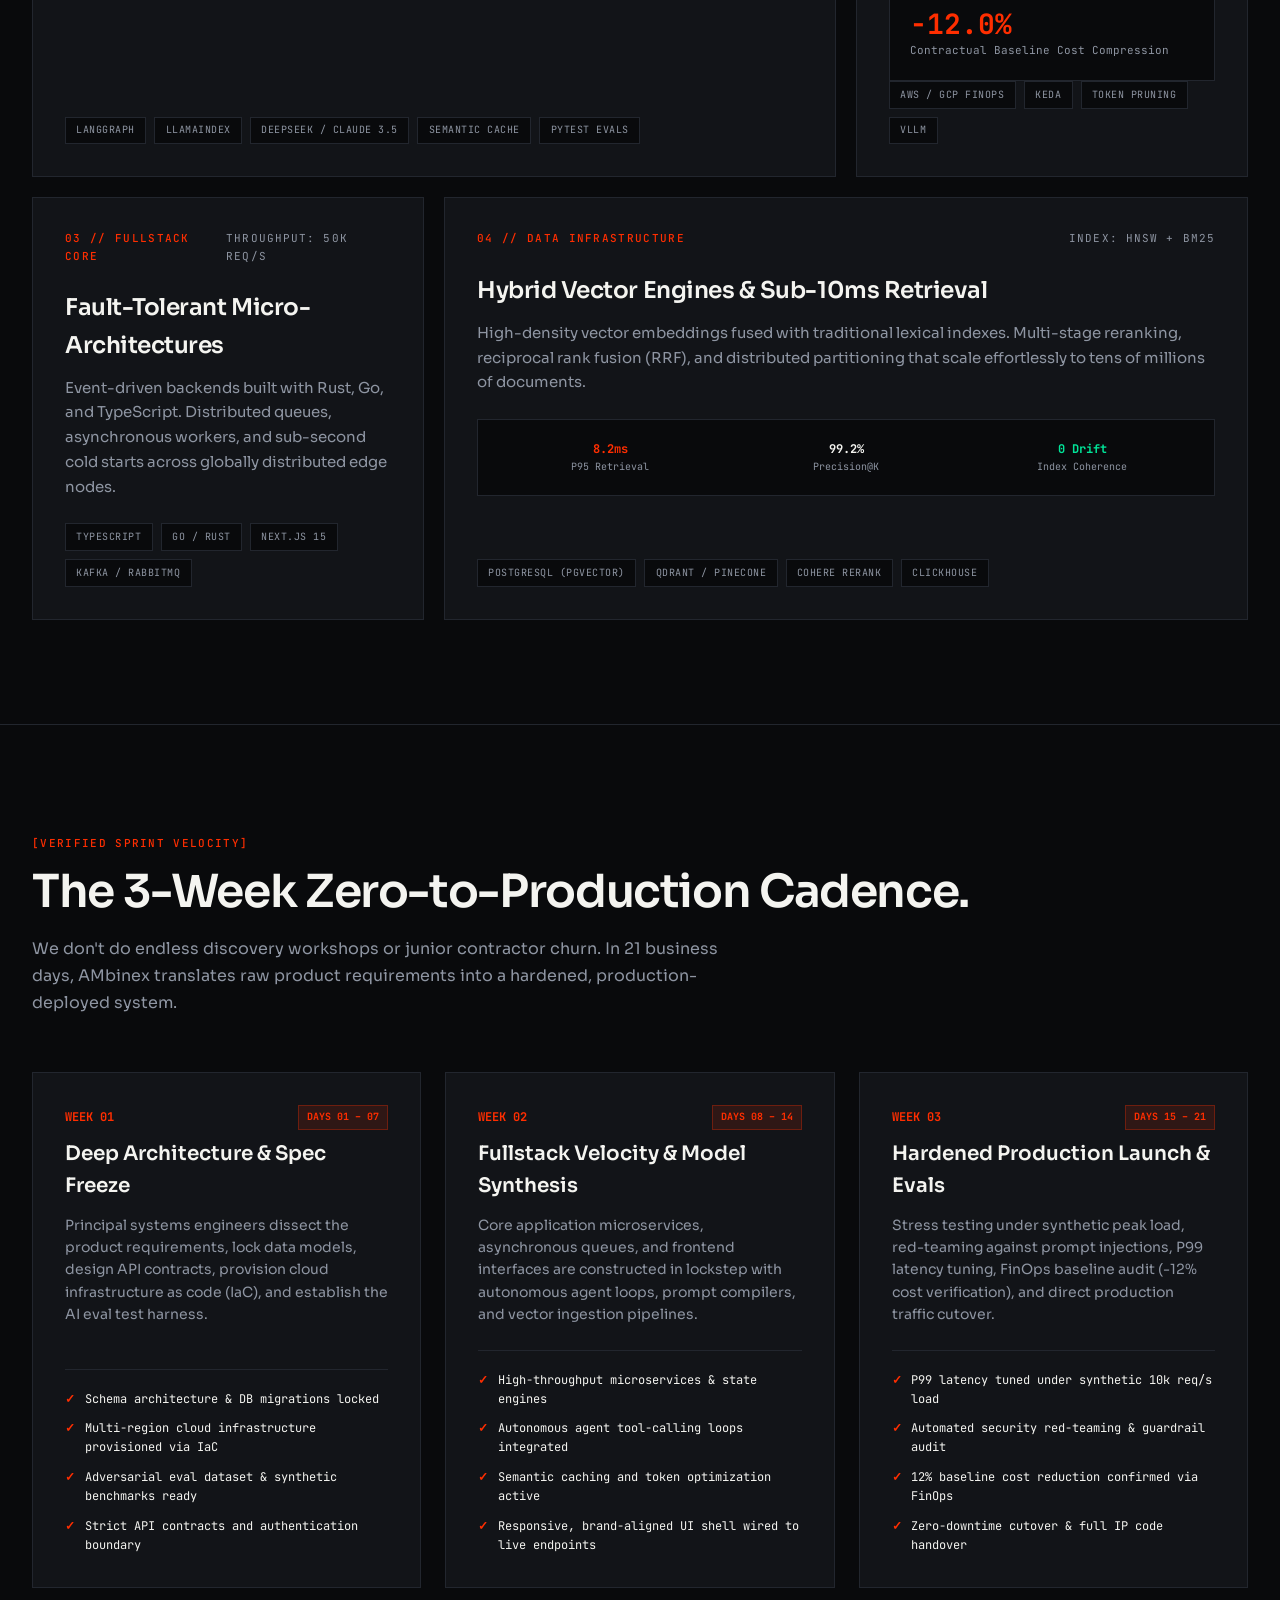
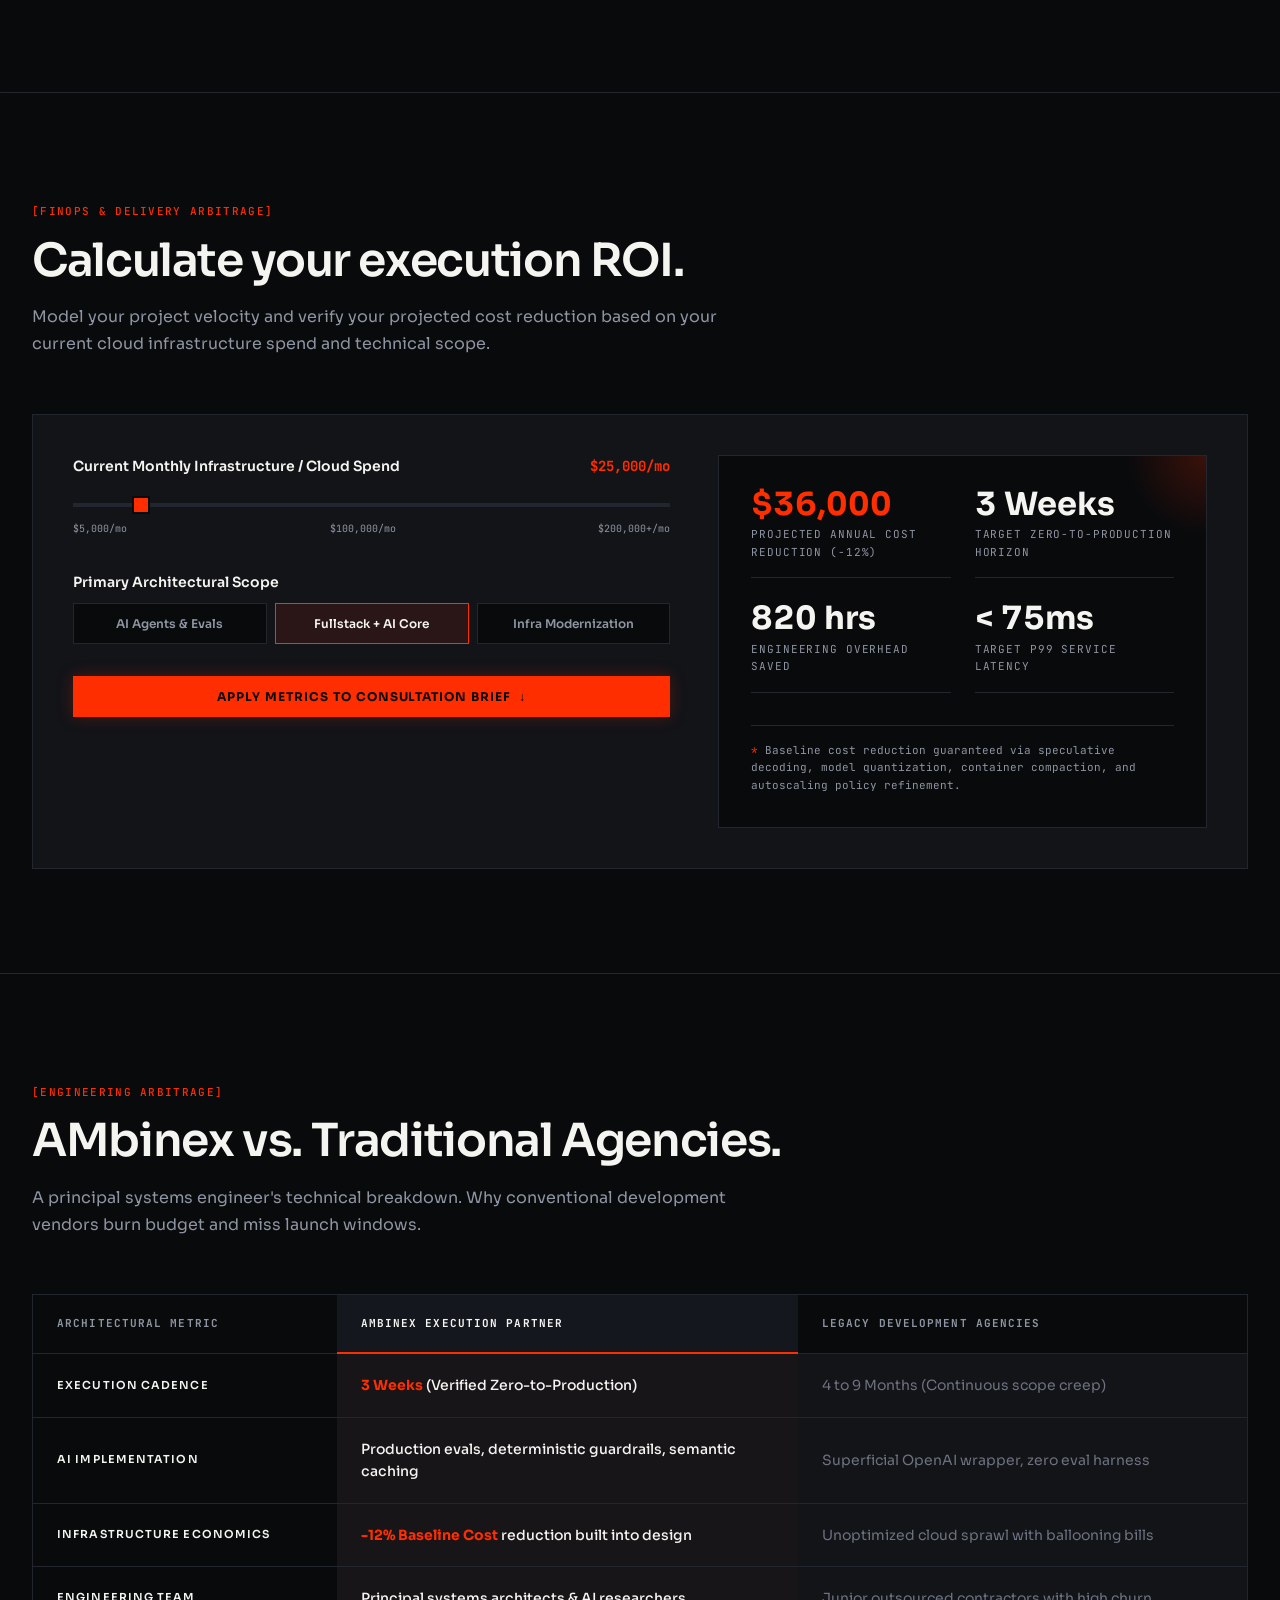
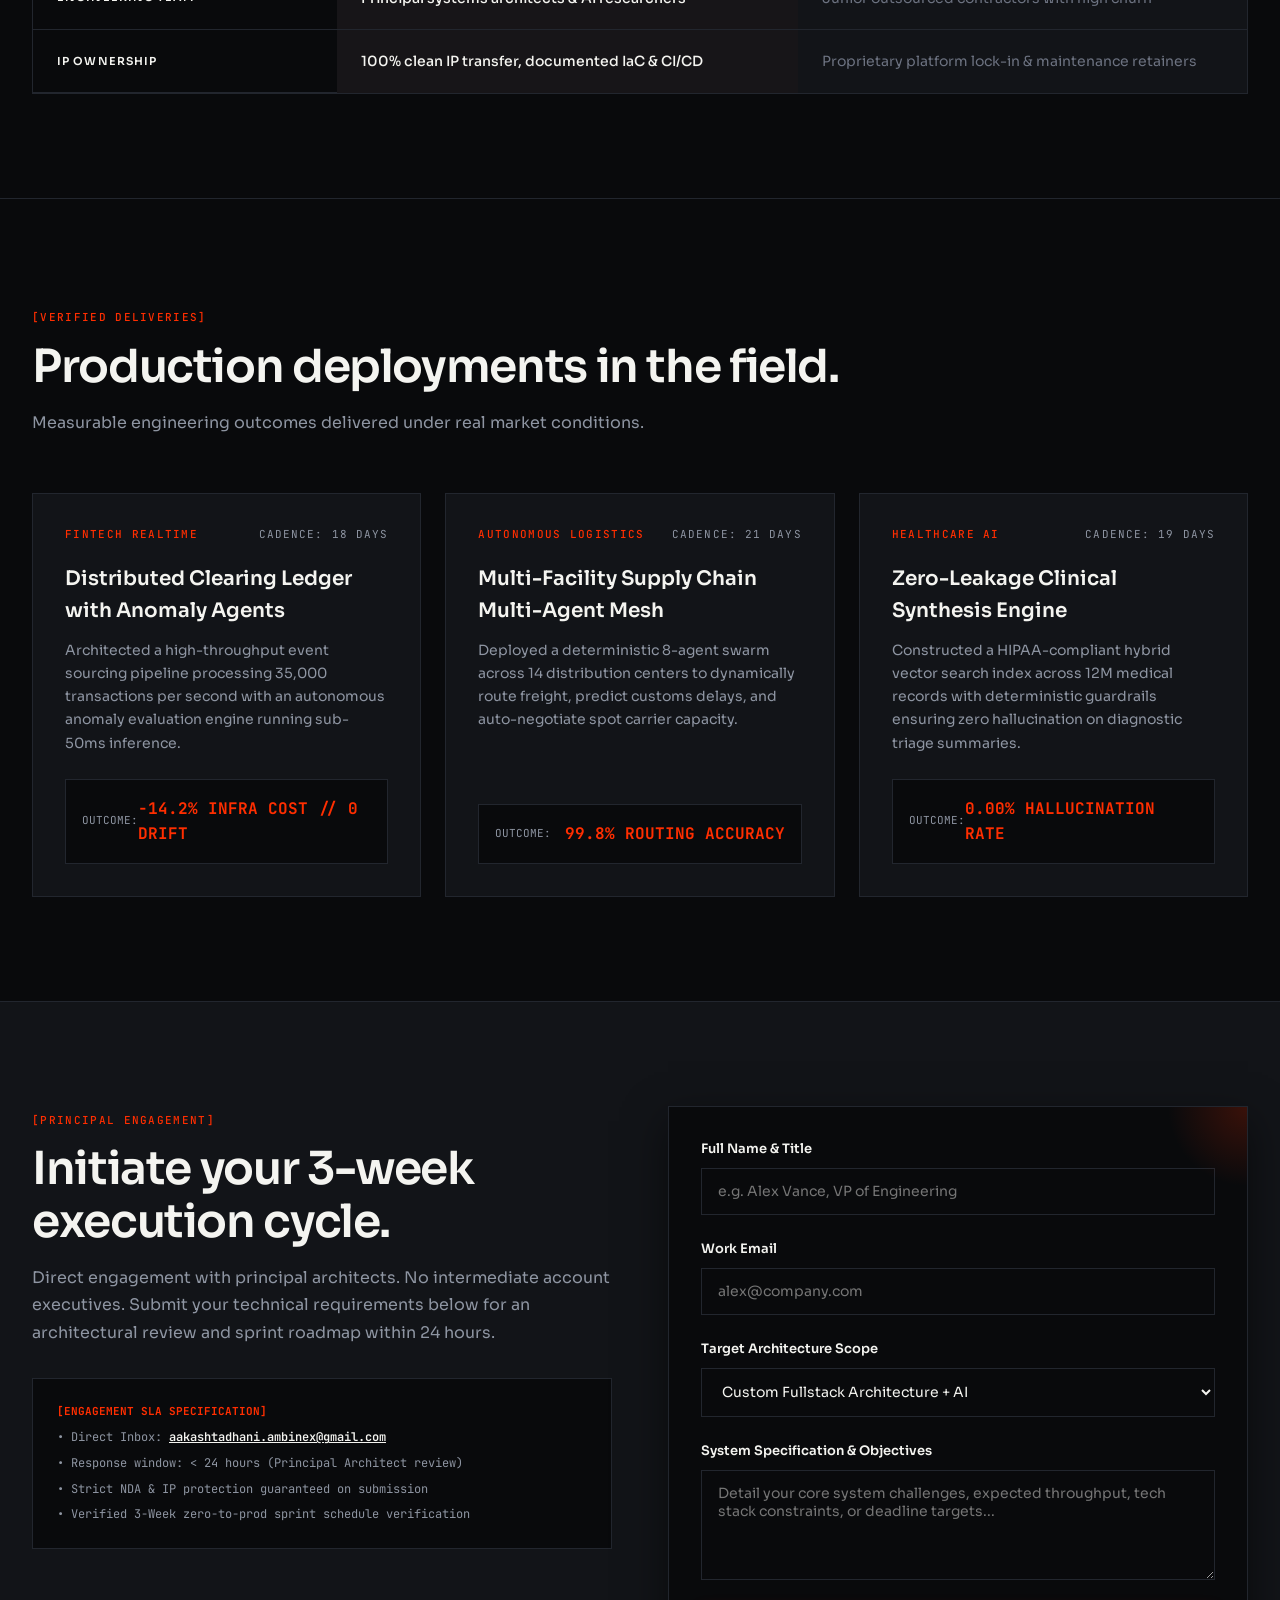
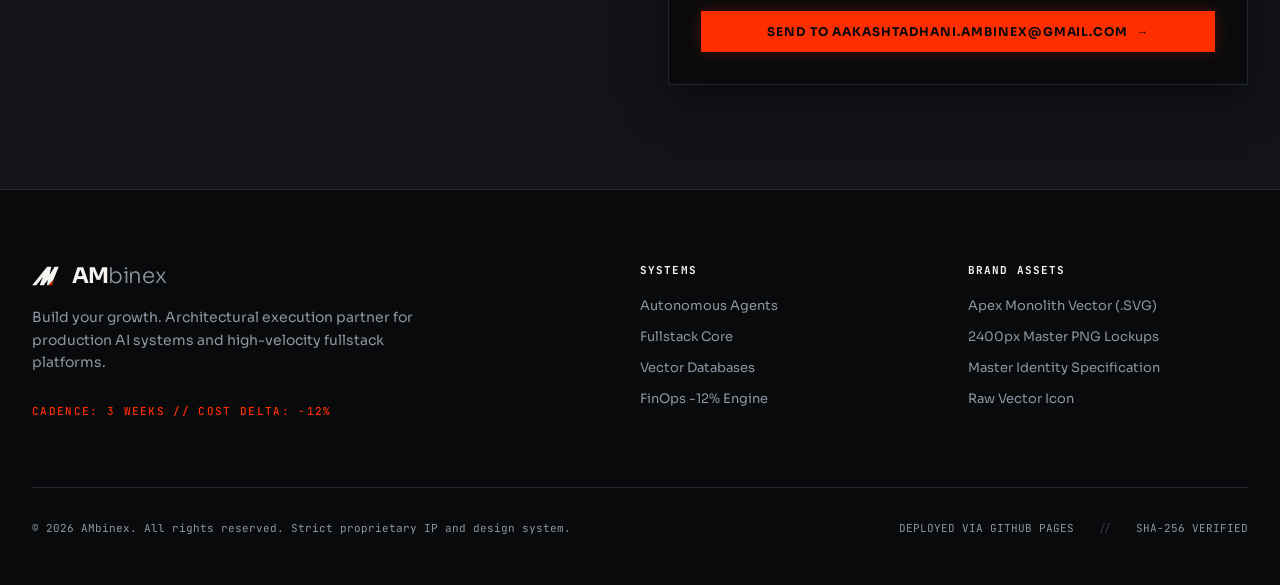
==== commit 33be9576: "feat: remove terminal component and streamline hero layout" ====
--- a/index.html
+++ b/index.html
@@ -155,39 +155,6 @@
               <div class="metric-item">
                 <span class="metric-val">99.99%</span>
                 <span class="metric-sub">Fault-Tolerant SLA</span>
-              </div>
-            </div>
-          </div>
-
-          <!-- Right Column: Interactive CLI Terminal & Architecture Simulator -->
-          <div>
-            <div class="cli-terminal-window">
-              <div class="cli-titlebar">
-                <div class="cli-window-controls">
-                  <span class="cli-ctrl-dot dot-active"></span>
-                  <span class="cli-ctrl-dot"></span>
-                  <span class="cli-ctrl-dot"></span>
-                </div>
-                <div class="cli-session-title">AMbinex-CORE-CLI // v2.4-STABLE</div>
-                <div class="amb-telemetry-tag" style="font-size: 0.5625rem;">LIVE_NODE</div>
-              </div>
-
-              <!-- Terminal Preset Scripts -->
-              <div class="cli-presets-bar" role="tablist" aria-label="Terminal Simulation Scenarios">
-                <button type="button" class="cli-preset-btn is-active" data-script="deploy" role="tab">01. Deploy Pipeline</button>
-                <button type="button" class="cli-preset-btn" data-script="finops" role="tab">02. FinOps -12% Audit</button>
-                <button type="button" class="cli-preset-btn" data-script="evals" role="tab">03. AI Evals &amp; Guardrails</button>
-                <button type="button" class="cli-preset-btn" data-script="sla" role="tab">04. Failover SLA</button>
-              </div>
-
-              <!-- Interactive Terminal Screen -->
-              <div class="cli-screen-body" id="cli-screen" aria-live="polite">
-                <!-- Injected via app.js -->
-              </div>
-
-              <div class="cli-footer-bar">
-                <span>BUFFER: 4 KERNEL THREADS ACTIVE</span>
-                <span>EXECUTION HOST: EDGE-CLUSTER-GLOBAL</span>
               </div>
             </div>
           </div>
--- a/styles.css
+++ b/styles.css
@@ -532,16 +532,8 @@
 }
 
 .hero-grid {
-  display: grid;
-  grid-template-columns: 1fr;
-  gap: 3.5rem;
-  align-items: center;
-}
-
-@media (min-width: 1080px) {
-  .hero-grid {
-    grid-template-columns: 1.15fr 0.85fr;
-  }
+  max-width: 58rem;
+  margin: 0;
 }
 
 .hero-badge-wrap {
@@ -578,7 +570,7 @@
   font-size: 1.125rem;
   line-height: 1.7;
   color: var(--amb-text-muted);
-  max-width: 36rem;
+  max-width: 44rem;
   margin-bottom: 2.25rem;
 }
 
@@ -593,9 +585,10 @@
 .hero-metrics-strip {
   display: grid;
   grid-template-columns: repeat(2, 1fr);
-  gap: 1rem;
+  gap: 1.5rem;
   border-top: var(--amb-border-hairline);
-  padding-top: 1.75rem;
+  padding-top: 2rem;
+  max-width: 44rem;
 }
 
 @media (min-width: 640px) {
@@ -632,145 +625,7 @@
   margin-top: 0.35rem;
 }
 
-/* Interactive CLI Terminal / Architecture Simulator */
-.cli-terminal-window {
-  background: var(--amb-bg-elevated);
-  border: var(--amb-border-hairline);
-  border-radius: var(--amb-radius-none);
-  box-shadow: 0 20px 50px rgba(0, 0, 0, 0.6), 0 0 1px var(--amb-border-subtle);
-  position: relative;
-  overflow: hidden;
-}
-
-.cli-titlebar {
-  background: #090A0C;
-  border-bottom: var(--amb-border-hairline);
-  padding: 0.75rem 1rem;
-  display: flex;
-  align-items: center;
-  justify-content: space-between;
-}
-
-.cli-window-controls {
-  display: flex;
-  align-items: center;
-  gap: 6px;
-}
-
-.cli-ctrl-dot {
-  width: 9px;
-  height: 9px;
-  border-radius: var(--amb-radius-none);
-  background: #22262E;
-}
-
-.cli-ctrl-dot.dot-active {
-  background: var(--amb-accent-ignition);
-}
-
-.cli-session-title {
-  font-family: var(--font-mono);
-  font-size: 0.6875rem;
-  letter-spacing: 0.1em;
-  color: var(--amb-text-muted);
-}
-
-.cli-presets-bar {
-  display: flex;
-  overflow-x: auto;
-  border-bottom: var(--amb-border-hairline);
-  background: #0E1014;
-  padding: 0.25rem 0.5rem;
-  gap: 0.25rem;
-}
-
-.cli-preset-btn {
-  background: transparent;
-  border: 1px solid transparent;
-  color: var(--amb-text-muted);
-  font-family: var(--font-mono);
-  font-size: 0.6875rem;
-  padding: 0.35rem 0.75rem;
-  border-radius: var(--amb-radius-none);
-  cursor: pointer;
-  white-space: nowrap;
-  transition: var(--amb-transition-fast);
-}
-
-.cli-preset-btn:hover {
-  color: var(--amb-text-primary);
-  background: var(--amb-bg-elevated);
-}
-
-.cli-preset-btn.is-active {
-  color: var(--amb-accent-ignition);
-  border-color: var(--amb-border-subtle);
-  background: var(--amb-bg-elevated);
-}
-
-.cli-screen-body {
-  padding: 1.25rem;
-  font-family: var(--font-mono);
-  font-size: 0.75rem;
-  line-height: 1.7;
-  color: #B5BAC5;
-  min-height: 320px;
-  max-height: 400px;
-  overflow-y: auto;
-}
-
-.cli-line-prompt {
-  color: var(--amb-text-primary);
-  font-weight: 600;
-  margin-bottom: 0.5rem;
-}
-
-.cli-line-prompt .cli-cmd {
-  color: #FFFFFF;
-}
-
-.cli-line-prompt .cli-flag {
-  color: var(--amb-accent-ignition);
-}
-
-.cli-status-ok {
-  color: #00E599;
-}
-
-.cli-status-warn {
-  color: #FFB800;
-}
-
-.cli-status-ignition {
-  color: var(--amb-accent-ignition);
-  font-weight: 700;
-}
-
-.cli-cursor {
-  display: inline-block;
-  width: 7px;
-  height: 14px;
-  background-color: var(--amb-accent-ignition);
-  vertical-align: middle;
-  animation: blink 1s step-end infinite;
-}
-
-@keyframes blink {
-  0%, 100% { opacity: 1; }
-  50% { opacity: 0; }
-}
-
-.cli-footer-bar {
-  background: #090A0C;
-  border-top: var(--amb-border-hairline);
-  padding: 0.5rem 1rem;
-  font-family: var(--font-mono);
-  font-size: 0.625rem;
-  color: var(--amb-text-muted);
-  display: flex;
-  justify-content: space-between;
-  align-items: center;
-}
+
 
 /* Proof & Telemetry Strip */
 .telemetry-strip-section {
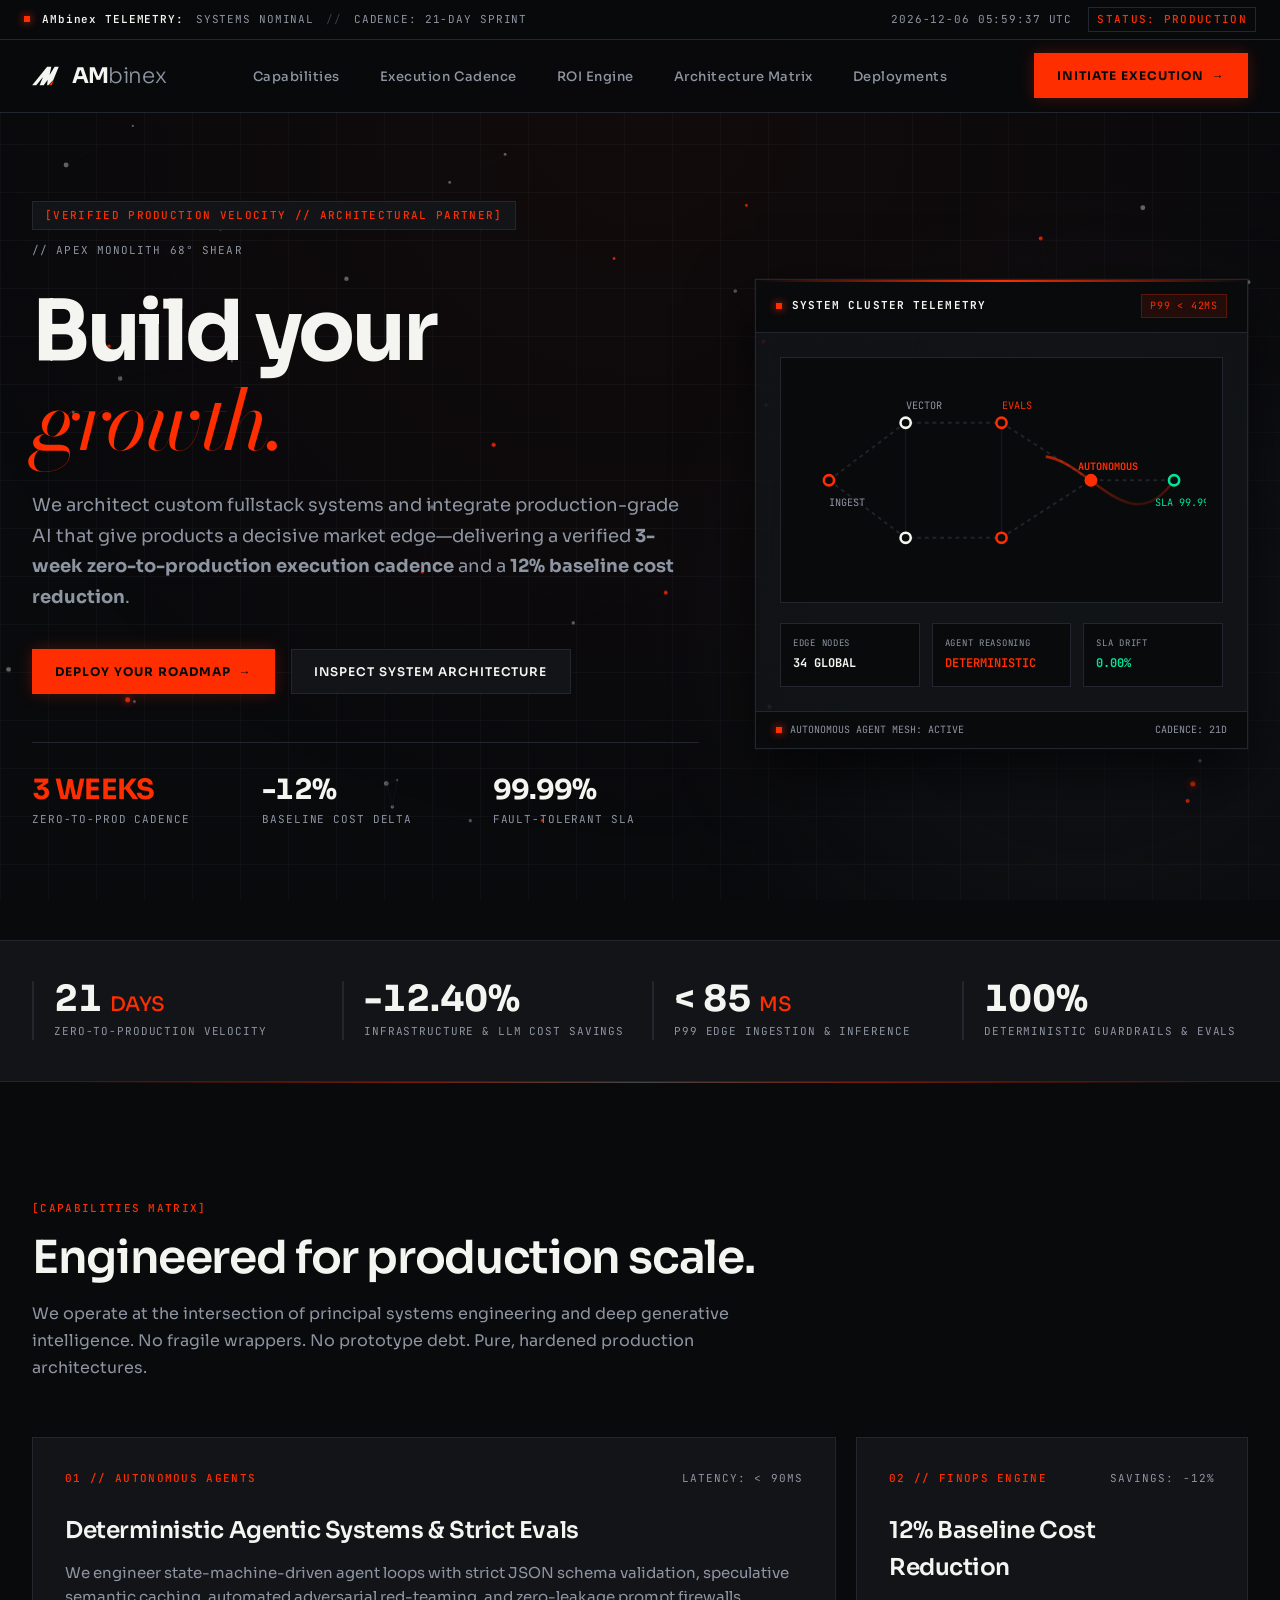
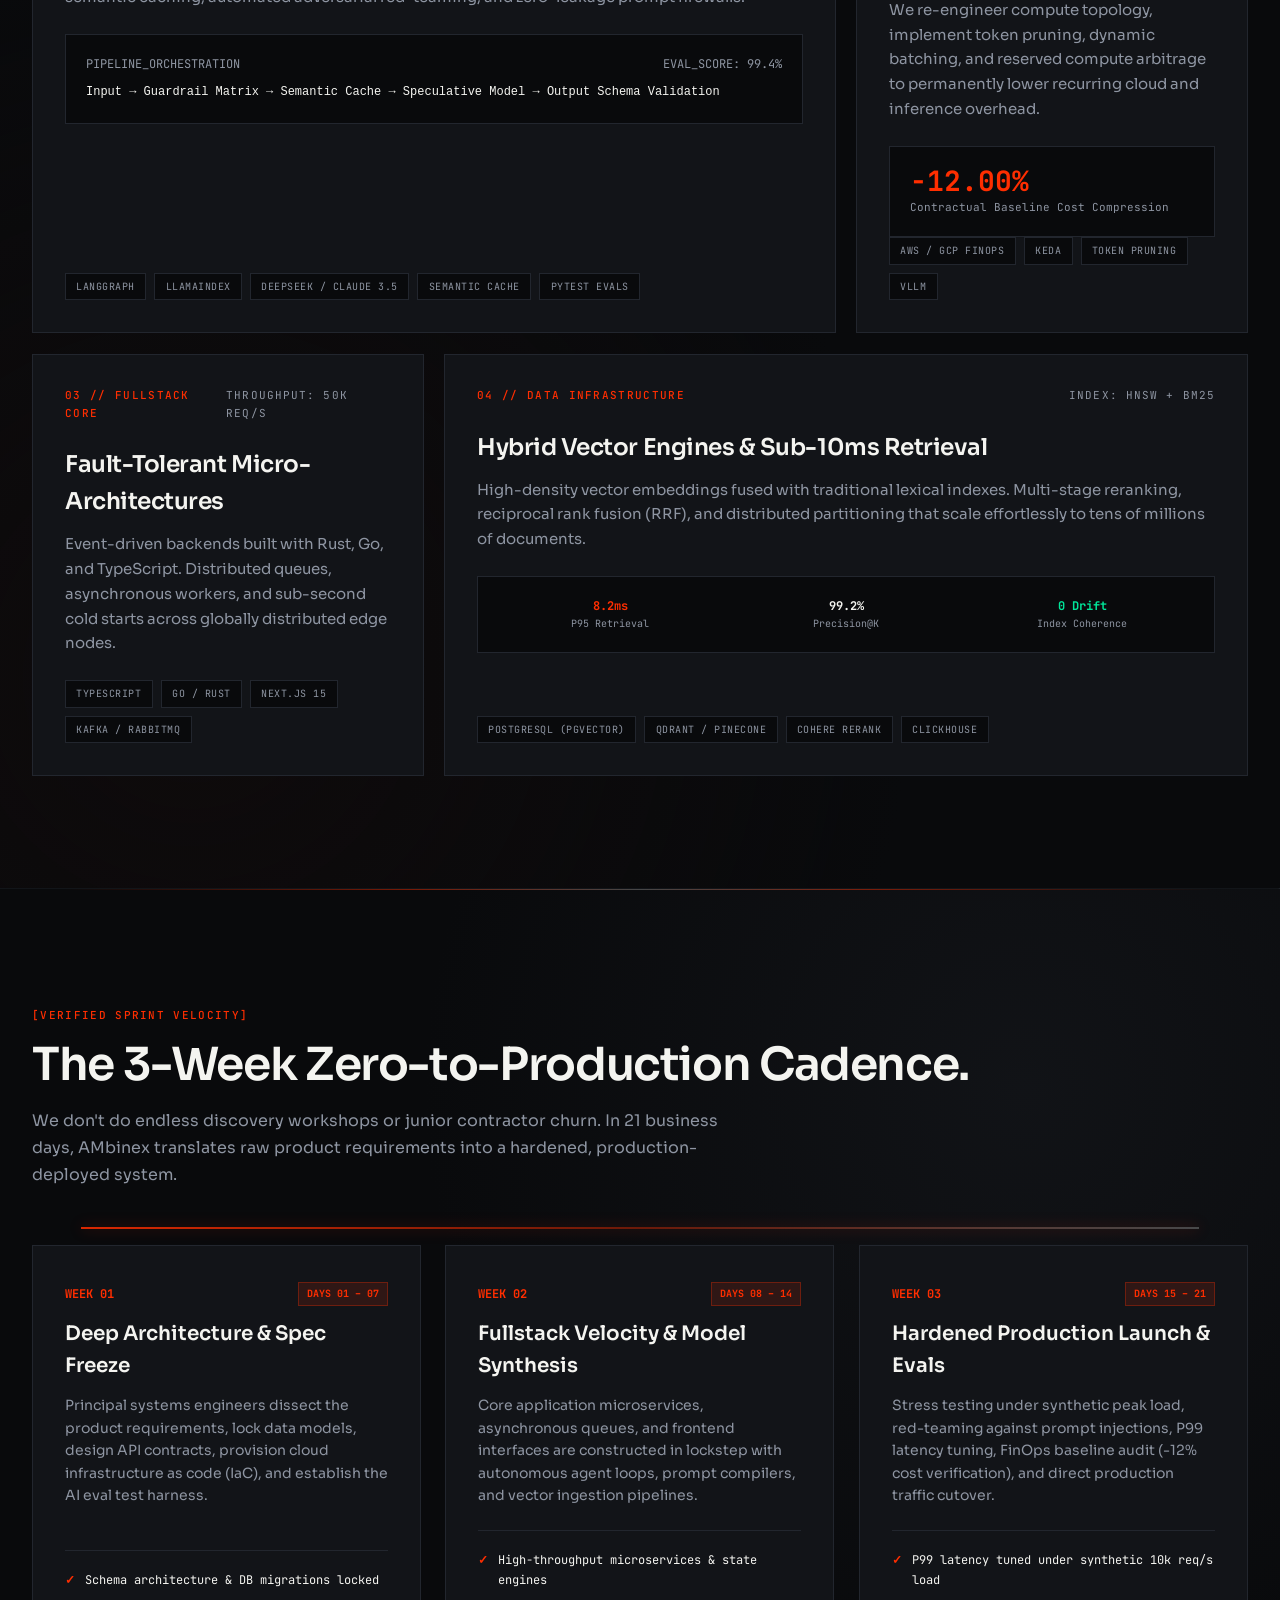
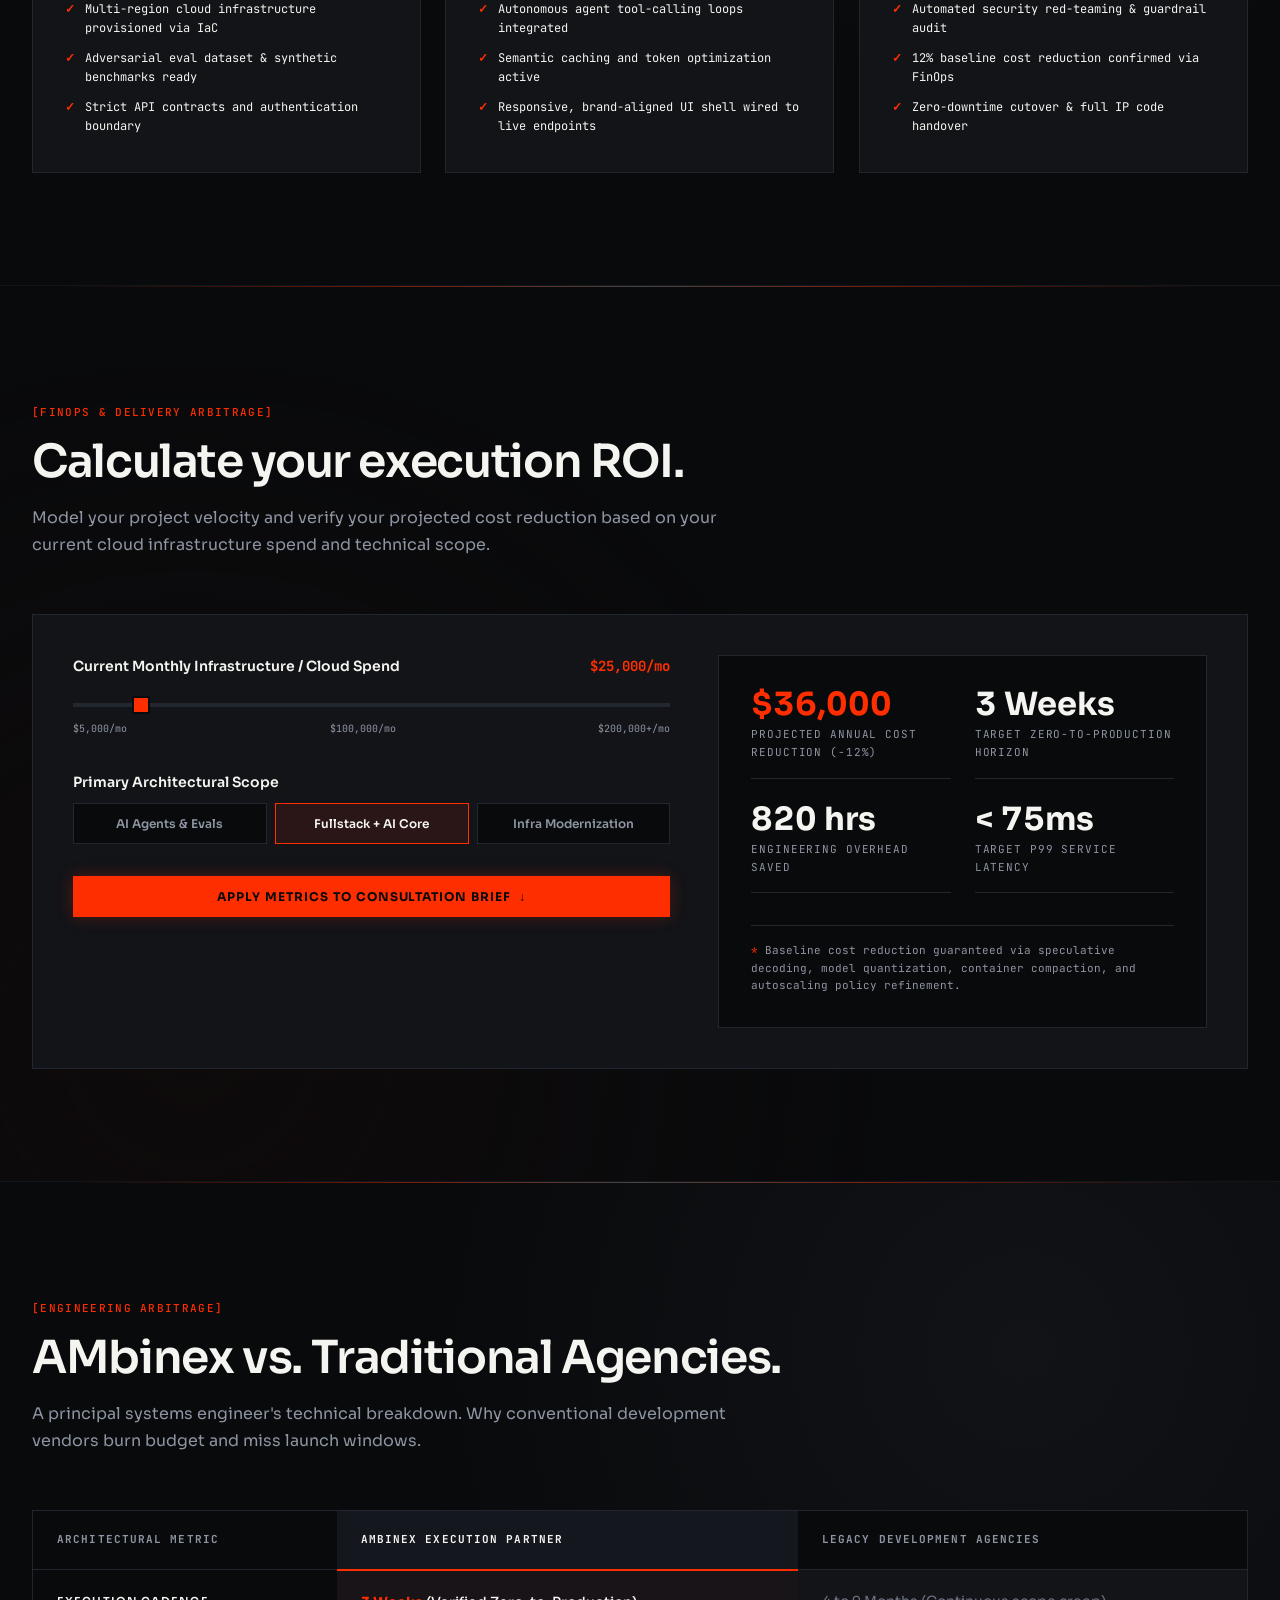
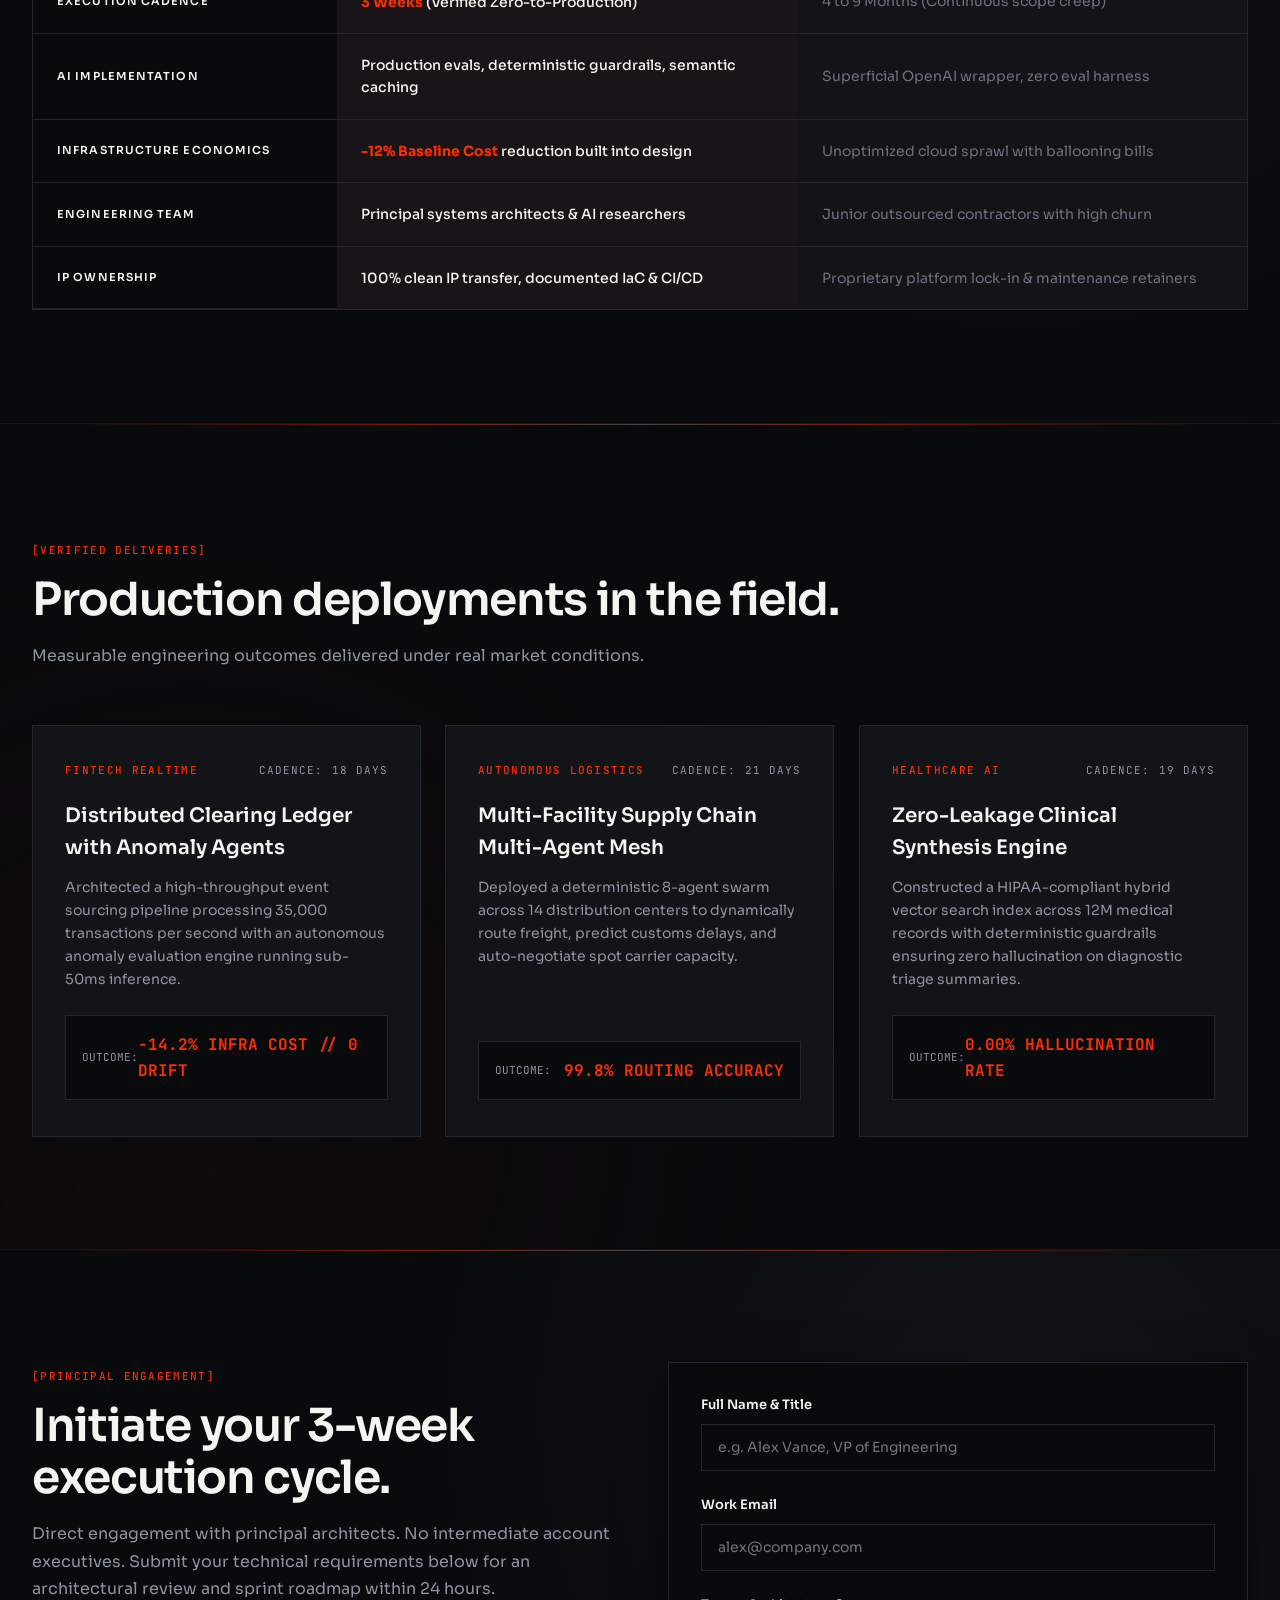
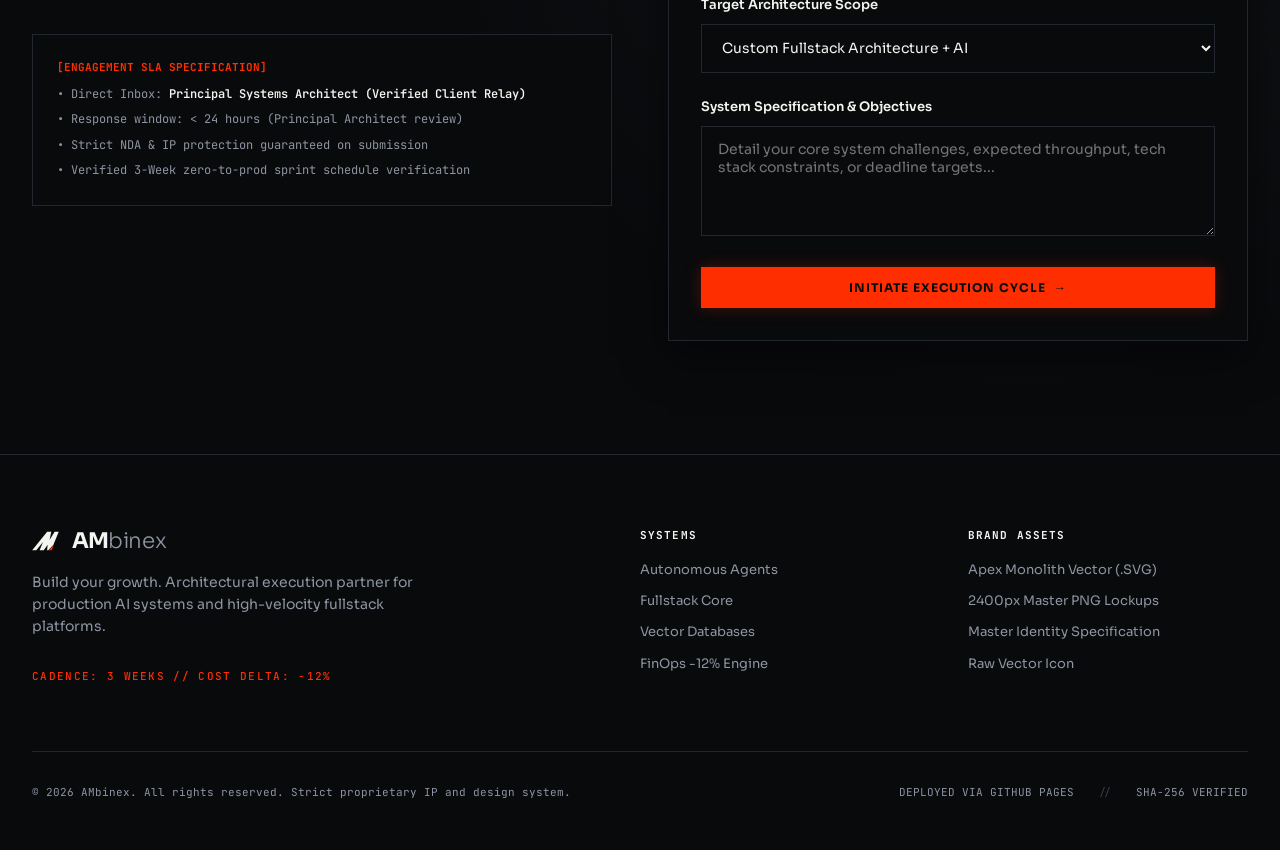
==== commit a9773fa8: "feat: overhaul UI animations, add card cursor spotlights, seamless section gradients, and route enqu" ====
--- a/index.html
+++ b/index.html
@@ -114,10 +114,11 @@
 
     <!-- 1. HERO SECTION -->
     <section class="hero-section crosshair-corner" id="hero">
-      <div class="container">
+      <canvas id="hero-ambient-canvas" class="hero-ambient-canvas" aria-hidden="true"></canvas>
+      <div class="container" style="position: relative; z-index: 2;">
         <div class="hero-grid">
           <!-- Left Column: Architectural Proposition -->
-          <div>
+          <div class="reveal-on-scroll">
             <div class="hero-badge-wrap">
               <span class="amb-telemetry-tag" style="border: 1px solid var(--amb-border-subtle); background: var(--amb-bg-elevated); padding: 0.3rem 0.75rem;">
                 [VERIFIED PRODUCTION VELOCITY // ARCHITECTURAL PARTNER]
@@ -145,16 +146,90 @@
             <!-- Verified Metrics Strip -->
             <div class="hero-metrics-strip">
               <div class="metric-item">
-                <span class="metric-val highlight-ignition">3 WEEKS</span>
+                <span class="metric-val highlight-ignition" data-counter="3" data-suffix=" WEEKS">3 WEEKS</span>
                 <span class="metric-sub">Zero-to-Prod Cadence</span>
               </div>
               <div class="metric-item">
-                <span class="metric-val">-12%</span>
+                <span class="metric-val" data-counter="-12" data-suffix="%" data-negative="true">-12%</span>
                 <span class="metric-sub">Baseline Cost Delta</span>
               </div>
               <div class="metric-item">
-                <span class="metric-val">99.99%</span>
+                <span class="metric-val" data-counter="99.99" data-suffix="%">99.99%</span>
                 <span class="metric-sub">Fault-Tolerant SLA</span>
+              </div>
+            </div>
+          </div>
+
+          <!-- Right Column: Architectural System Monitor Card -->
+          <div class="reveal-on-scroll stagger-2">
+            <div class="system-monitor-card">
+              <div class="monitor-header">
+                <div style="display: flex; align-items: center; gap: 0.6rem;">
+                  <span class="telemetry-live-dot" aria-hidden="true"></span>
+                  <span class="monitor-title">SYSTEM CLUSTER TELEMETRY</span>
+                </div>
+                <span class="monitor-status-pill">P99 &lt; 42MS</span>
+              </div>
+
+              <div class="monitor-body">
+                <!-- Architectural Node Wireframe & Visual Pulse -->
+                <div class="monitor-graphic-wrap">
+                  <svg class="monitor-svg-diagram" viewBox="0 0 320 160" fill="none" xmlns="http://www.w3.org/2000/svg" aria-label="System Pipeline Diagram">
+                    <defs>
+                      <linearGradient id="wireGrad" x1="0%" y1="0%" x2="100%" y2="100%">
+                        <stop offset="0%" stop-color="#FF2E00" stop-opacity="0.9"/>
+                        <stop offset="100%" stop-color="#FF2E00" stop-opacity="0.15"/>
+                      </linearGradient>
+                    </defs>
+                    <!-- Background Grid Filaments -->
+                    <path d="M 25 80 L 85 35 L 160 35 L 230 80 L 295 80" stroke="rgba(34, 38, 46, 0.9)" stroke-width="1.5" stroke-dasharray="3 3"/>
+                    <path d="M 25 80 L 85 125 L 160 125 L 230 80" stroke="rgba(34, 38, 46, 0.9)" stroke-width="1.5" stroke-dasharray="3 3"/>
+                    <path d="M 85 35 L 85 125 M 160 35 L 160 125" stroke="rgba(34, 38, 46, 0.5)" stroke-width="1"/>
+                    
+                    <!-- Dynamic Pulse Wave -->
+                    <path d="M 25 80 C 70 15, 110 145, 160 80 C 210 15, 250 145, 295 80" stroke="url(#wireGrad)" stroke-width="2" fill="none" class="pulse-wave-line"/>
+
+                    <!-- Nodes -->
+                    <circle cx="25" cy="80" r="4" fill="#090A0C" stroke="#FF2E00" stroke-width="2"/>
+                    <circle cx="85" cy="35" r="4" fill="#090A0C" stroke="#F4F4F0" stroke-width="2"/>
+                    <circle cx="160" cy="35" r="4" fill="#090A0C" stroke="#FF2E00" stroke-width="2"/>
+                    <circle cx="85" cy="125" r="4" fill="#090A0C" stroke="#F4F4F0" stroke-width="2"/>
+                    <circle cx="160" cy="125" r="4" fill="#090A0C" stroke="#FF2E00" stroke-width="2"/>
+                    <circle cx="230" cy="80" r="5" fill="#FF2E00"/>
+                    <circle cx="295" cy="80" r="4" fill="#090A0C" stroke="#00E599" stroke-width="2"/>
+
+                    <!-- Micro Labels -->
+                    <text x="25" y="100" fill="#8E95A2" font-family="'JetBrains Mono', monospace" font-size="8">INGEST</text>
+                    <text x="85" y="24" fill="#8E95A2" font-family="'JetBrains Mono', monospace" font-size="8">VECTOR</text>
+                    <text x="160" y="24" fill="#FF2E00" font-family="'JetBrains Mono', monospace" font-size="8">EVALS</text>
+                    <text x="220" y="72" fill="#FF2E00" font-family="'JetBrains Mono', monospace" font-size="8" font-weight="bold">AUTONOMOUS</text>
+                    <text x="280" y="100" fill="#00E599" font-family="'JetBrains Mono', monospace" font-size="8">SLA 99.99%</text>
+                  </svg>
+                </div>
+
+                <!-- Telemetry Metrics Row -->
+                <div class="monitor-metrics-row">
+                  <div class="monitor-stat">
+                    <span class="monitor-stat-label">EDGE NODES</span>
+                    <span class="monitor-stat-val">34 GLOBAL</span>
+                  </div>
+                  <div class="monitor-stat">
+                    <span class="monitor-stat-label">AGENT REASONING</span>
+                    <span class="monitor-stat-val" style="color: var(--amb-accent-ignition);">DETERMINISTIC</span>
+                  </div>
+                  <div class="monitor-stat">
+                    <span class="monitor-stat-label">SLA DRIFT</span>
+                    <span class="monitor-stat-val" style="color: #00E599;">0.00%</span>
+                  </div>
+                </div>
+              </div>
+
+              <div class="monitor-footer">
+                <div style="display: flex; align-items: center; gap: 0.5rem;">
+                  <span class="telemetry-live-dot"></span>
+                  <span>AUTONOMOUS AGENT MESH: ACTIVE</span>
+                </div>
+                <span>CADENCE: 21D</span>
               </div>
             </div>
           </div>
@@ -164,22 +239,22 @@
 
     <!-- 2. PROOF OF VELOCITY TELEMETRY STRIP -->
     <section class="telemetry-strip-section" aria-label="System Performance Indicators">
-      <div class="container">
+      <div class="container reveal-on-scroll">
         <div class="telemetry-strip-grid">
           <div class="telemetry-cell">
-            <div class="telemetry-cell-num">21 <span style="font-size: 1.25rem; color: var(--amb-accent-ignition); font-weight: 500;">DAYS</span></div>
+            <div class="telemetry-cell-num"><span data-counter="21">21</span> <span style="font-size: 1.25rem; color: var(--amb-accent-ignition); font-weight: 500;">DAYS</span></div>
             <div class="telemetry-cell-label">Zero-to-Production Velocity</div>
           </div>
           <div class="telemetry-cell">
-            <div class="telemetry-cell-num">-12.4%</div>
+            <div class="telemetry-cell-num" data-counter="-12.4" data-suffix="%" data-negative="true">-12.4%</div>
             <div class="telemetry-cell-label">Infrastructure &amp; LLM Cost Savings</div>
           </div>
           <div class="telemetry-cell">
-            <div class="telemetry-cell-num">&lt; 85 <span style="font-size: 1.25rem; color: var(--amb-accent-ignition); font-weight: 500;">MS</span></div>
+            <div class="telemetry-cell-num">&lt; <span data-counter="85">85</span> <span style="font-size: 1.25rem; color: var(--amb-accent-ignition); font-weight: 500;">MS</span></div>
             <div class="telemetry-cell-label">P99 Edge Ingestion &amp; Inference</div>
           </div>
           <div class="telemetry-cell">
-            <div class="telemetry-cell-num">100%</div>
+            <div class="telemetry-cell-num" data-counter="100" data-suffix="%">100%</div>
             <div class="telemetry-cell-label">Deterministic Guardrails &amp; Evals</div>
           </div>
         </div>
@@ -189,7 +264,7 @@
     <!-- 3. CORE CAPABILITIES (ARCHITECTURAL BENTO GRID) -->
     <section class="section-wrapper crosshair-corner" id="capabilities">
       <div class="container">
-        <div class="section-header">
+        <div class="section-header reveal-on-scroll">
           <div class="amb-telemetry-tag">[CAPABILITIES MATRIX]</div>
           <h2 class="section-title">Engineered for production scale.</h2>
           <p class="section-desc">
@@ -199,7 +274,7 @@
 
         <div class="bento-grid">
           <!-- Bento 1: Autonomous AI & Deterministic Evals (Col 8) -->
-          <div class="bento-cell col-span-8">
+          <div class="bento-cell col-span-8 reveal-on-scroll stagger-1">
             <div>
               <div class="bento-tag-row">
                 <span class="amb-telemetry-tag">01 // AUTONOMOUS AGENTS</span>
@@ -231,7 +306,7 @@
           </div>
 
           <!-- Bento 2: FinOps & Cost Reduction (Col 4) -->
-          <div class="bento-cell col-span-4">
+          <div class="bento-cell col-span-4 reveal-on-scroll stagger-2">
             <div>
               <div class="bento-tag-row">
                 <span class="amb-telemetry-tag">02 // FINOPS ENGINE</span>
@@ -243,7 +318,7 @@
               </p>
 
               <div class="bento-interactive-box">
-                <div style="font-size: 1.75rem; font-weight: 700; color: var(--amb-accent-ignition); line-height: 1;">
+                <div style="font-size: 1.75rem; font-weight: 700; color: var(--amb-accent-ignition); line-height: 1;" data-counter="-12.0" data-suffix="%" data-negative="true">
                   -12.0%
                 </div>
                 <div style="font-size: 0.6875rem; color: var(--amb-text-muted); margin-top: 0.25rem;">
@@ -261,7 +336,7 @@
           </div>
 
           <!-- Bento 3: High-Throughput Fullstack Core (Col 4) -->
-          <div class="bento-cell col-span-4">
+          <div class="bento-cell col-span-4 reveal-on-scroll stagger-1">
             <div>
               <div class="bento-tag-row">
                 <span class="amb-telemetry-tag">03 // FULLSTACK CORE</span>
@@ -282,7 +357,7 @@
           </div>
 
           <!-- Bento 4: Vector & Data Infrastructure (Col 8) -->
-          <div class="bento-cell col-span-8">
+          <div class="bento-cell col-span-8 reveal-on-scroll stagger-2">
             <div>
               <div class="bento-tag-row">
                 <span class="amb-telemetry-tag">04 // DATA INFRASTRUCTURE</span>
@@ -325,7 +400,7 @@
     <!-- 4. 3-WEEK ZERO-TO-PRODUCTION EXECUTION CADENCE -->
     <section class="section-wrapper crosshair-corner" id="cadence">
       <div class="container">
-        <div class="section-header">
+        <div class="section-header reveal-on-scroll">
           <div class="amb-telemetry-tag">[VERIFIED SPRINT VELOCITY]</div>
           <h2 class="section-title">The 3-Week Zero-to-Production Cadence.</h2>
           <p class="section-desc">
@@ -335,7 +410,7 @@
 
         <div class="cadence-timeline">
           <!-- Week 01 -->
-          <div class="cadence-card">
+          <div class="cadence-card reveal-on-scroll stagger-1">
             <div class="cadence-week-indicator">
               <span>WEEK 01</span>
               <span class="cadence-step-badge">DAYS 01 &ndash; 07</span>
@@ -353,7 +428,7 @@
           </div>
 
           <!-- Week 02 -->
-          <div class="cadence-card">
+          <div class="cadence-card reveal-on-scroll stagger-2">
             <div class="cadence-week-indicator">
               <span>WEEK 02</span>
               <span class="cadence-step-badge">DAYS 08 &ndash; 14</span>
@@ -371,7 +446,7 @@
           </div>
 
           <!-- Week 03 -->
-          <div class="cadence-card">
+          <div class="cadence-card reveal-on-scroll stagger-3">
             <div class="cadence-week-indicator">
               <span>WEEK 03</span>
               <span class="cadence-step-badge">DAYS 15 &ndash; 21</span>
@@ -394,7 +469,7 @@
     <!-- 5. INTERACTIVE ROI & VELOCITY ENGINE -->
     <section class="section-wrapper crosshair-corner" id="roi-engine">
       <div class="container">
-        <div class="section-header">
+        <div class="section-header reveal-on-scroll">
           <div class="amb-telemetry-tag">[FINOPS &amp; DELIVERY ARBITRAGE]</div>
           <h2 class="section-title">Calculate your execution ROI.</h2>
           <p class="section-desc">
@@ -402,7 +477,7 @@
           </p>
         </div>
 
-        <div class="roi-calculator-box">
+        <div class="roi-calculator-box reveal-on-scroll stagger-1">
           <!-- Controls -->
           <div>
             <div class="calc-control-group">
@@ -466,7 +541,7 @@
     <!-- 6. ARCHITECTURAL COMPARISON MATRIX -->
     <section class="section-wrapper crosshair-corner" id="comparison">
       <div class="container">
-        <div class="section-header">
+        <div class="section-header reveal-on-scroll">
           <div class="amb-telemetry-tag">[ENGINEERING ARBITRAGE]</div>
           <h2 class="section-title">AMbinex vs. Traditional Agencies.</h2>
           <p class="section-desc">
@@ -474,7 +549,7 @@
           </p>
         </div>
 
-        <div class="comparison-container">
+        <div class="comparison-container reveal-on-scroll stagger-1">
           <table class="comparison-table">
             <thead>
               <tr>
@@ -518,7 +593,7 @@
     <!-- 7. PRODUCTION CASE STUDIES / DEPLOYMENTS -->
     <section class="section-wrapper crosshair-corner" id="case-studies">
       <div class="container">
-        <div class="section-header">
+        <div class="section-header reveal-on-scroll">
           <div class="amb-telemetry-tag">[VERIFIED DELIVERIES]</div>
           <h2 class="section-title">Production deployments in the field.</h2>
           <p class="section-desc">
@@ -528,7 +603,7 @@
 
         <div class="case-studies-grid">
           <!-- Case 1 -->
-          <article class="case-card">
+          <article class="case-card reveal-on-scroll stagger-1">
             <div class="case-header-row">
               <span class="amb-telemetry-tag">FINTECH REALTIME</span>
               <span class="amb-tag-muted">CADENCE: 18 DAYS</span>
@@ -544,7 +619,7 @@
           </article>
 
           <!-- Case 2 -->
-          <article class="case-card">
+          <article class="case-card reveal-on-scroll stagger-2">
             <div class="case-header-row">
               <span class="amb-telemetry-tag">AUTONOMOUS LOGISTICS</span>
               <span class="amb-tag-muted">CADENCE: 21 DAYS</span>
@@ -560,7 +635,7 @@
           </article>
 
           <!-- Case 3 -->
-          <article class="case-card">
+          <article class="case-card reveal-on-scroll stagger-3">
             <div class="case-header-row">
               <span class="amb-telemetry-tag">HEALTHCARE AI</span>
               <span class="amb-tag-muted">CADENCE: 19 DAYS</span>
@@ -582,7 +657,7 @@
     <section class="section-wrapper engagement-section crosshair-corner" id="initiate">
       <div class="container">
         <div class="engagement-grid">
-          <div>
+          <div class="reveal-on-scroll stagger-1">
             <div class="amb-telemetry-tag">[PRINCIPAL ENGAGEMENT]</div>
             <h2 class="section-title">Initiate your 3-week execution cycle.</h2>
             <p class="section-desc" style="margin-bottom: 2rem;">
@@ -594,7 +669,7 @@
                 [ENGAGEMENT SLA SPECIFICATION]
               </div>
               <ul style="list-style: none; font-family: var(--font-mono); font-size: 0.75rem; color: var(--amb-text-muted); display: flex; flex-direction: column; gap: 0.4rem;">
-                <li>&bull; Direct Inbox: <a href="mailto:aakashtadhani.ambinex@gmail.com" style="color: var(--amb-text-primary); font-weight: 600; text-decoration: underline;">aakashtadhani.ambinex@gmail.com</a></li>
+                <li>&bull; Direct Inbox: <span style="color: var(--amb-text-primary); font-weight: 600;">Principal Systems Architect (Verified Client Relay)</span></li>
                 <li>&bull; Response window: &lt; 24 hours (Principal Architect review)</li>
                 <li>&bull; Strict NDA &amp; IP protection guaranteed on submission</li>
                 <li>&bull; Verified 3-Week zero-to-prod sprint schedule verification</li>
@@ -602,7 +677,7 @@
             </div>
           </div>
 
-          <div>
+          <div class="reveal-on-scroll stagger-2">
             <form id="engagement-form" class="roi-results-card" style="box-shadow: 0 15px 40px rgba(0,0,0,0.5);">
               <div class="form-group">
                 <label for="form-name" class="form-label">Full Name &amp; Title</label>
@@ -630,7 +705,7 @@
               </div>
 
               <button type="submit" class="btn-ignition" id="form-submit-btn" style="width: 100%;">
-                Send to aakashtadhani.ambinex@gmail.com <span aria-hidden="true">&rarr;</span>
+                Initiate Execution Cycle <span aria-hidden="true">&rarr;</span>
               </button>
             </form>
           </div>
--- a/styles.css
+++ b/styles.css
@@ -471,19 +471,44 @@
   border-bottom: 1px solid rgba(34, 38, 46, 0.6);
 }
 
-/* Section Shells */
+/* Section Shells - Continuous Architectural Flow */
 .section-wrapper {
   position: relative;
   z-index: 10;
-  padding-top: 5rem;
-  padding-bottom: 5rem;
-  border-bottom: var(--amb-border-hairline);
+  padding-top: 5.5rem;
+  padding-bottom: 5.5rem;
+  border-bottom: 1px solid rgba(34, 38, 46, 0.4);
+}
+
+.section-wrapper::before {
+  content: '';
+  position: absolute;
+  top: 0;
+  left: 5%;
+  right: 5%;
+  height: 1px;
+  background: linear-gradient(90deg, 
+    transparent 0%, 
+    rgba(255, 46, 0, 0.45) 30%, 
+    rgba(244, 244, 240, 0.25) 50%, 
+    rgba(255, 46, 0, 0.45) 70%, 
+    transparent 100%
+  );
+  pointer-events: none;
+}
+
+.section-wrapper:nth-of-type(even) {
+  background: radial-gradient(circle 800px at 80% 20%, rgba(18, 20, 24, 0.95), #090A0C 75%);
+}
+
+.section-wrapper:nth-of-type(odd) {
+  background: radial-gradient(circle 900px at 15% 85%, rgba(255, 46, 0, 0.025), #090A0C 80%);
 }
 
 @media (min-width: 768px) {
   .section-wrapper {
-    padding-top: 6.5rem;
-    padding-bottom: 6.5rem;
+    padding-top: 7rem;
+    padding-bottom: 7rem;
   }
 }
 
@@ -531,10 +556,196 @@
   }
 }
 
+.hero-ambient-canvas {
+  position: absolute;
+  inset: 0;
+  width: 100%;
+  height: 100%;
+  pointer-events: none;
+  z-index: 1;
+  opacity: 0.85;
+}
+
 .hero-grid {
-  max-width: 58rem;
-  margin: 0;
-}
+  display: grid;
+  grid-template-columns: 1fr;
+  gap: 3.5rem;
+  align-items: center;
+  position: relative;
+  z-index: 2;
+}
+
+@media (min-width: 1080px) {
+  .hero-grid {
+    grid-template-columns: 1.15fr 0.85fr;
+  }
+}
+
+/* Architectural System Monitor Card */
+.system-monitor-card {
+  background: rgba(18, 20, 24, 0.85);
+  border: var(--amb-border-hairline);
+  backdrop-filter: blur(16px);
+  -webkit-backdrop-filter: blur(16px);
+  box-shadow: 0 24px 60px rgba(0, 0, 0, 0.7), 0 0 1px var(--amb-border-focus);
+  position: relative;
+  overflow: hidden;
+  transition: var(--amb-transition-standard);
+}
+
+.system-monitor-card:hover {
+  border-color: rgba(255, 46, 0, 0.35);
+  box-shadow: 0 28px 70px rgba(0, 0, 0, 0.8), 0 0 20px rgba(255, 46, 0, 0.1);
+}
+
+.system-monitor-card::before {
+  content: '';
+  position: absolute;
+  top: 0;
+  left: 0;
+  width: 100%;
+  height: 2px;
+  background: linear-gradient(90deg, transparent, var(--amb-accent-ignition), transparent);
+}
+
+.monitor-header {
+  background: #090A0C;
+  border-bottom: var(--amb-border-hairline);
+  padding: 0.85rem 1.25rem;
+  display: flex;
+  align-items: center;
+  justify-content: space-between;
+}
+
+.monitor-title {
+  font-family: var(--font-mono);
+  font-size: 0.6875rem;
+  font-weight: 700;
+  letter-spacing: 0.1em;
+  color: var(--amb-text-primary);
+}
+
+.monitor-status-pill {
+  font-family: var(--font-mono);
+  font-size: 0.625rem;
+  letter-spacing: 0.08em;
+  color: var(--amb-accent-ignition);
+  background: rgba(255, 46, 0, 0.1);
+  border: 1px solid rgba(255, 46, 0, 0.25);
+  padding: 0.2rem 0.5rem;
+}
+
+.monitor-body {
+  padding: 1.5rem;
+}
+
+.monitor-graphic-wrap {
+  background: #090A0C;
+  border: var(--amb-border-hairline);
+  padding: 1.25rem 1rem;
+  margin-bottom: 1.25rem;
+  position: relative;
+  overflow: hidden;
+}
+
+.monitor-svg-diagram {
+  width: 100%;
+  height: auto;
+  display: block;
+}
+
+.pulse-wave-line {
+  stroke-dasharray: 200;
+  stroke-dashoffset: 200;
+  animation: draw-wave 4s linear infinite;
+}
+
+@keyframes draw-wave {
+  0% { stroke-dashoffset: 400; opacity: 0.4; }
+  50% { opacity: 1; }
+  100% { stroke-dashoffset: 0; opacity: 0.4; }
+}
+
+.monitor-metrics-row {
+  display: grid;
+  grid-template-columns: repeat(3, 1fr);
+  gap: 0.75rem;
+}
+
+.monitor-stat {
+  background: #090A0C;
+  border: var(--amb-border-hairline);
+  padding: 0.75rem;
+  display: flex;
+  flex-direction: column;
+}
+
+.monitor-stat-label {
+  font-family: var(--font-mono);
+  font-size: 0.5625rem;
+  letter-spacing: 0.08em;
+  color: var(--amb-text-muted);
+  text-transform: uppercase;
+}
+
+.monitor-stat-val {
+  font-family: var(--font-mono);
+  font-size: 0.75rem;
+  font-weight: 700;
+  color: var(--amb-text-primary);
+  margin-top: 0.25rem;
+}
+
+.monitor-footer {
+  background: #090A0C;
+  border-top: var(--amb-border-hairline);
+  padding: 0.65rem 1.25rem;
+  display: flex;
+  justify-content: space-between;
+  align-items: center;
+  font-family: var(--font-mono);
+  font-size: 0.625rem;
+  color: var(--amb-text-muted);
+}
+
+/* Ambient Cursor Glow Follower */
+.ambient-cursor-glow {
+  position: fixed;
+  top: 0;
+  left: 0;
+  width: 550px;
+  height: 550px;
+  border-radius: 50%;
+  background: radial-gradient(circle, rgba(255, 46, 0, 0.055) 0%, rgba(255, 46, 0, 0.015) 35%, transparent 70%);
+  pointer-events: none;
+  z-index: 1;
+  opacity: 0;
+  transition: opacity 0.4s ease;
+  will-change: transform;
+}
+
+/* Scroll Reveal Animations with Depth & Spring Physics */
+.reveal-on-scroll {
+  opacity: 0;
+  transform: translateY(32px) scale(0.985);
+  filter: blur(3px);
+  transition: opacity 0.8s cubic-bezier(0.16, 1, 0.3, 1),
+              transform 0.8s cubic-bezier(0.16, 1, 0.3, 1),
+              filter 0.8s cubic-bezier(0.16, 1, 0.3, 1);
+  will-change: opacity, transform, filter;
+}
+
+.reveal-on-scroll.is-revealed {
+  opacity: 1;
+  transform: translateY(0) scale(1);
+  filter: blur(0px);
+}
+
+.stagger-1 { transition-delay: 80ms; }
+.stagger-2 { transition-delay: 160ms; }
+.stagger-3 { transition-delay: 240ms; }
+.stagger-4 { transition-delay: 320ms; }
+.stagger-5 { transition-delay: 400ms; }
 
 .hero-badge-wrap {
   display: flex;
@@ -693,15 +904,18 @@
   padding: 2rem;
   position: relative;
   overflow: hidden;
-  transition: var(--amb-transition-standard);
+  transition: transform 0.4s var(--amb-ease-snap), border-color 0.3s ease, box-shadow 0.4s ease, background 0.3s ease;
   display: flex;
   flex-direction: column;
   justify-content: space-between;
+  will-change: transform;
 }
 
 .bento-cell:hover {
   background: var(--amb-bg-card-hover);
-  border-color: var(--amb-border-focus);
+  border-color: rgba(255, 46, 0, 0.45);
+  transform: translateY(-5px);
+  box-shadow: 0 25px 50px -12px rgba(0, 0, 0, 0.8), 0 0 25px rgba(255, 46, 0, 0.1);
 }
 
 .bento-cell::before {
@@ -714,9 +928,33 @@
   background: linear-gradient(90deg, transparent, var(--amb-accent-ignition), transparent);
   opacity: 0;
   transition: var(--amb-transition-standard);
+  z-index: 2;
+}
+
+.bento-cell::after,
+.cadence-card::after,
+.case-card::after,
+.roi-calculator-box::after,
+.roi-results-card::after {
+  content: '';
+  position: absolute;
+  inset: 0;
+  background: radial-gradient(450px circle at var(--mouse-x, 50%) var(--mouse-y, 50%), rgba(255, 46, 0, 0.10), transparent 50%);
+  pointer-events: none;
+  opacity: 0;
+  transition: opacity 0.35s ease;
+  z-index: 1;
 }
 
 .bento-cell:hover::before {
+  opacity: 1;
+}
+
+.bento-cell:hover::after,
+.cadence-card:hover::after,
+.case-card:hover::after,
+.roi-calculator-box:hover::after,
+.roi-results-card:hover::after {
   opacity: 1;
 }
 
@@ -781,33 +1019,54 @@
   font-size: 0.75rem;
 }
 
-/* Cadence Timeline (3-Week Execution Sprints) */
+/* Cadence Timeline (3-Week Execution Sprints) with Connecting Laser Rail */
 .cadence-timeline {
   display: grid;
   grid-template-columns: 1fr;
   gap: 1.5rem;
-  margin-top: 2rem;
+  margin-top: 2.5rem;
+  position: relative;
 }
 
 @media (min-width: 960px) {
   .cadence-timeline {
     grid-template-columns: repeat(3, 1fr);
   }
+  .cadence-timeline::before {
+    content: '';
+    position: absolute;
+    top: -18px;
+    left: 4%;
+    right: 4%;
+    height: 2px;
+    background: linear-gradient(90deg, 
+      rgba(255, 46, 0, 0.85) 0%, 
+      rgba(255, 46, 0, 0.4) 50%, 
+      rgba(244, 244, 240, 0.25) 100%
+    );
+    box-shadow: 0 0 14px rgba(255, 46, 0, 0.4);
+    pointer-events: none;
+    z-index: 2;
+  }
 }
 
 .cadence-card {
   background: var(--amb-bg-elevated);
   border: var(--amb-border-hairline);
-  padding: 2rem;
-  position: relative;
+  padding: 2.25rem 2rem;
+  position: relative;
+  overflow: hidden;
   display: flex;
   flex-direction: column;
-  transition: var(--amb-transition-standard);
+  transition: transform 0.4s var(--amb-ease-snap), border-color 0.3s ease, box-shadow 0.4s ease, background 0.3s ease;
+  will-change: transform;
 }
 
 .cadence-card:hover {
-  border-color: var(--amb-accent-ignition);
+  border-color: rgba(255, 46, 0, 0.5);
   background: var(--amb-bg-card-hover);
+  transform: translateY(-6px);
+  box-shadow: 0 25px 50px -12px rgba(0, 0, 0, 0.8), 0 0 25px rgba(255, 46, 0, 0.12);
 }
 
 .cadence-week-indicator {
@@ -815,10 +1074,12 @@
   font-size: 0.75rem;
   font-weight: 700;
   color: var(--amb-accent-ignition);
-  margin-bottom: 0.5rem;
+  margin-bottom: 0.75rem;
   display: flex;
   align-items: center;
   justify-content: space-between;
+  position: relative;
+  z-index: 2;
 }
 
 .cadence-step-badge {
@@ -908,14 +1169,32 @@
   border-bottom: none;
 }
 
+.comparison-table tbody tr {
+  transition: background 0.25s ease;
+}
+
+.comparison-table tbody tr:hover {
+  background: rgba(255, 46, 0, 0.035);
+}
+
 .comparison-table td.dim-col {
   color: #6C7280;
+  transition: color 0.2s ease;
+}
+
+.comparison-table tbody tr:hover td.dim-col {
+  color: #9CA3AF;
 }
 
 .comparison-table td.ambinex-col {
   color: var(--amb-text-primary);
   font-weight: 500;
-  background: rgba(255, 46, 0, 0.02);
+  background: rgba(255, 46, 0, 0.03);
+  transition: background 0.2s ease;
+}
+
+.comparison-table tbody tr:hover td.ambinex-col {
+  background: rgba(255, 46, 0, 0.08);
 }
 
 .comparison-table td.ambinex-col .highlight {
@@ -1034,16 +1313,8 @@
   flex-direction: column;
   justify-content: space-between;
   position: relative;
-}
-
-.roi-results-card::after {
-  content: '';
-  position: absolute;
-  top: 0;
-  right: 0;
-  width: 80px;
-  height: 80px;
-  background: radial-gradient(circle at top right, rgba(255, 46, 0, 0.2), transparent 70%);
+  overflow: hidden;
+  transition: transform 0.4s var(--amb-ease-snap), border-color 0.3s ease, box-shadow 0.4s ease;
 }
 
 .roi-stat-grid {
@@ -1051,6 +1322,8 @@
   grid-template-columns: 1fr;
   gap: 1.5rem;
   margin-bottom: 2rem;
+  position: relative;
+  z-index: 2;
 }
 
 @media (min-width: 600px) {
@@ -1102,15 +1375,20 @@
 .case-card {
   background: var(--amb-bg-elevated);
   border: var(--amb-border-hairline);
-  padding: 2rem;
+  padding: 2.25rem 2rem;
+  position: relative;
+  overflow: hidden;
   display: flex;
   flex-direction: column;
-  transition: var(--amb-transition-standard);
+  transition: transform 0.4s var(--amb-ease-snap), border-color 0.3s ease, box-shadow 0.4s ease, background 0.3s ease;
+  will-change: transform;
 }
 
 .case-card:hover {
   background: var(--amb-bg-card-hover);
-  border-color: var(--amb-border-focus);
+  border-color: rgba(255, 46, 0, 0.5);
+  transform: translateY(-5px);
+  box-shadow: 0 25px 50px -12px rgba(0, 0, 0, 0.8), 0 0 25px rgba(255, 46, 0, 0.1);
 }
 
 .case-header-row {
